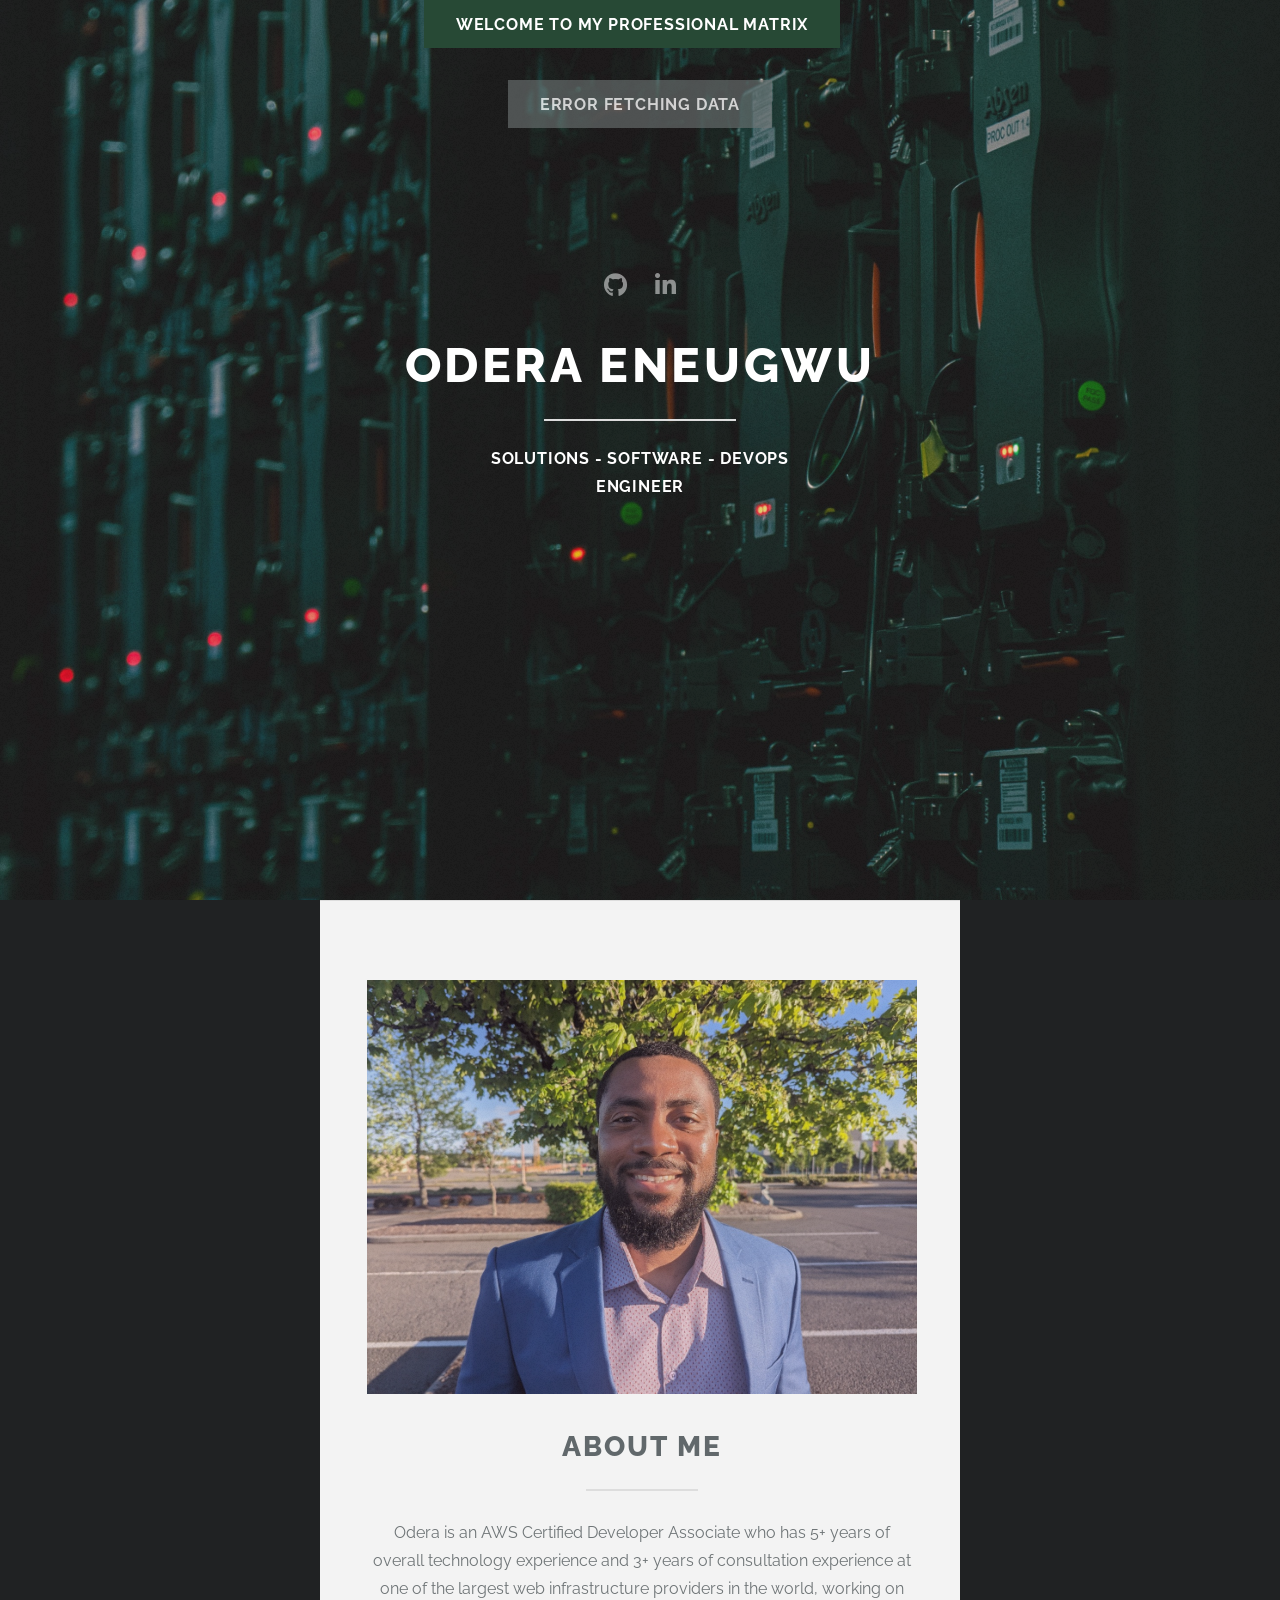
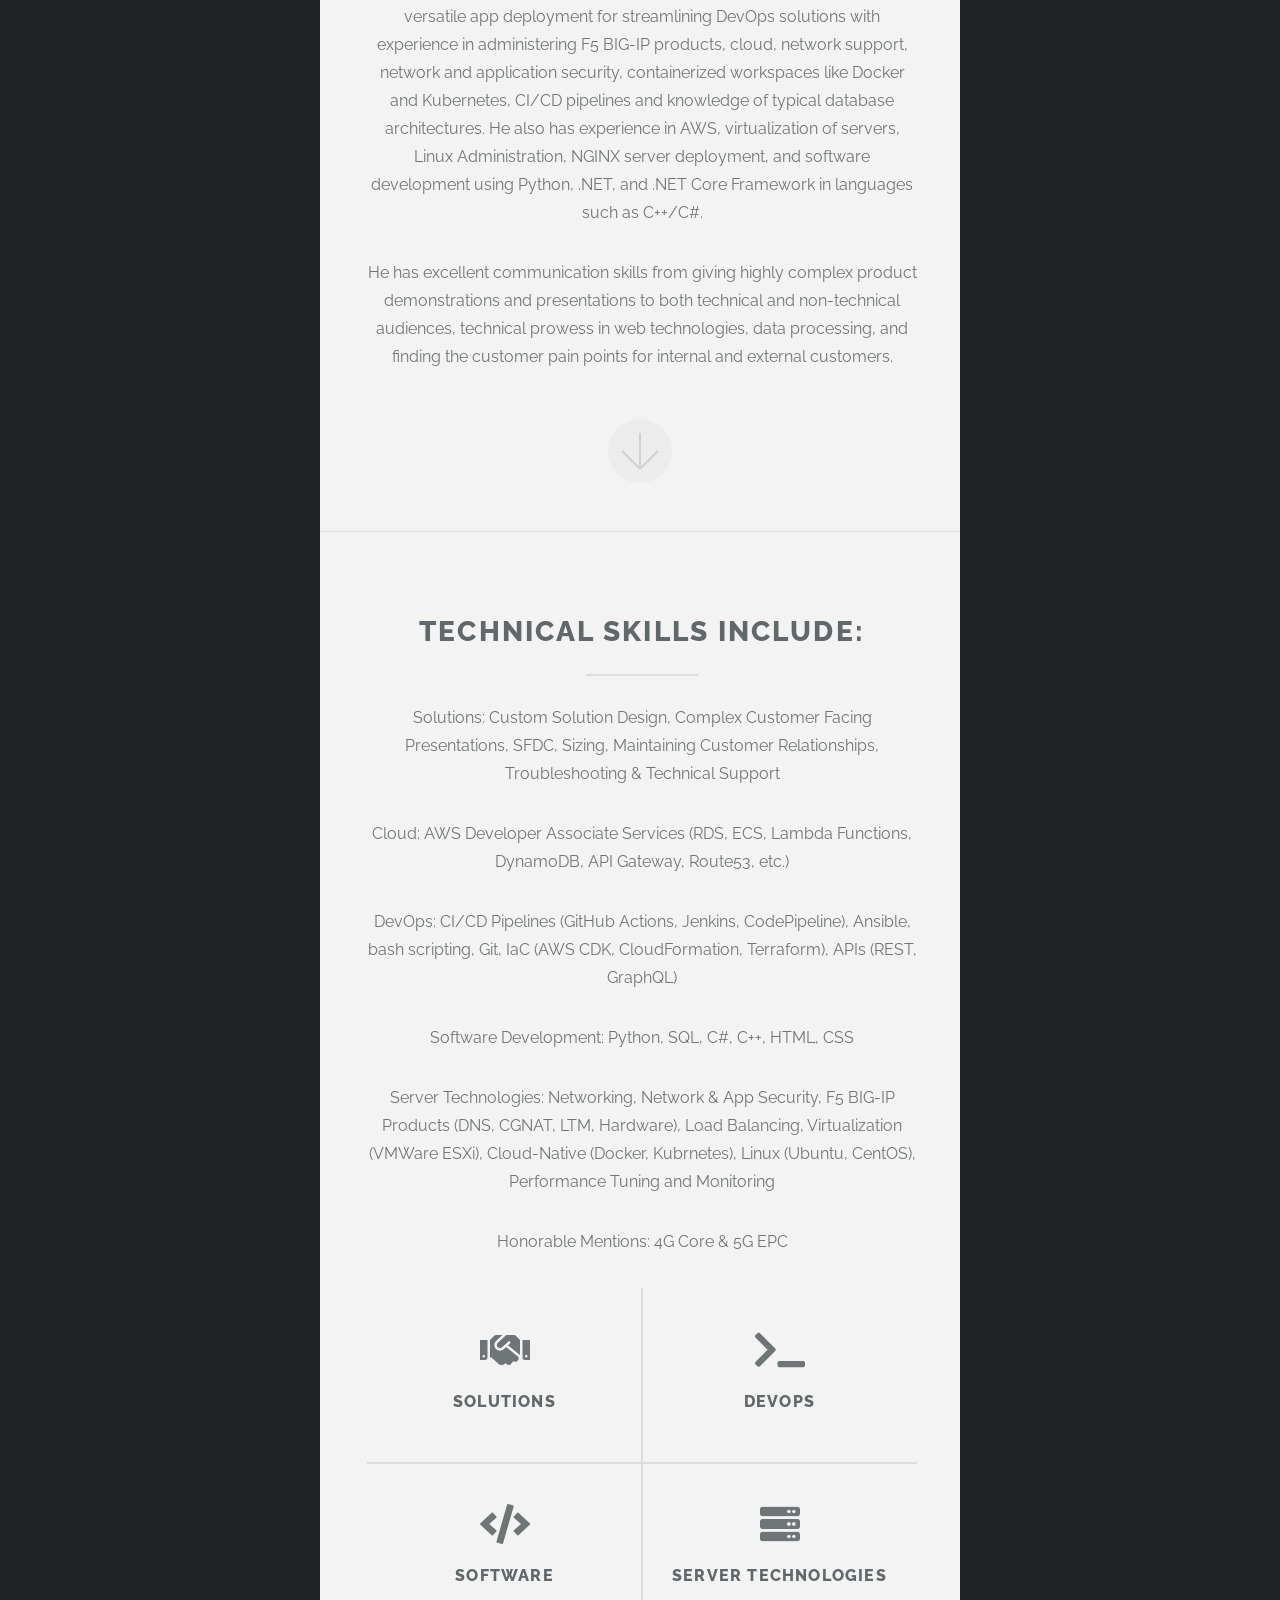
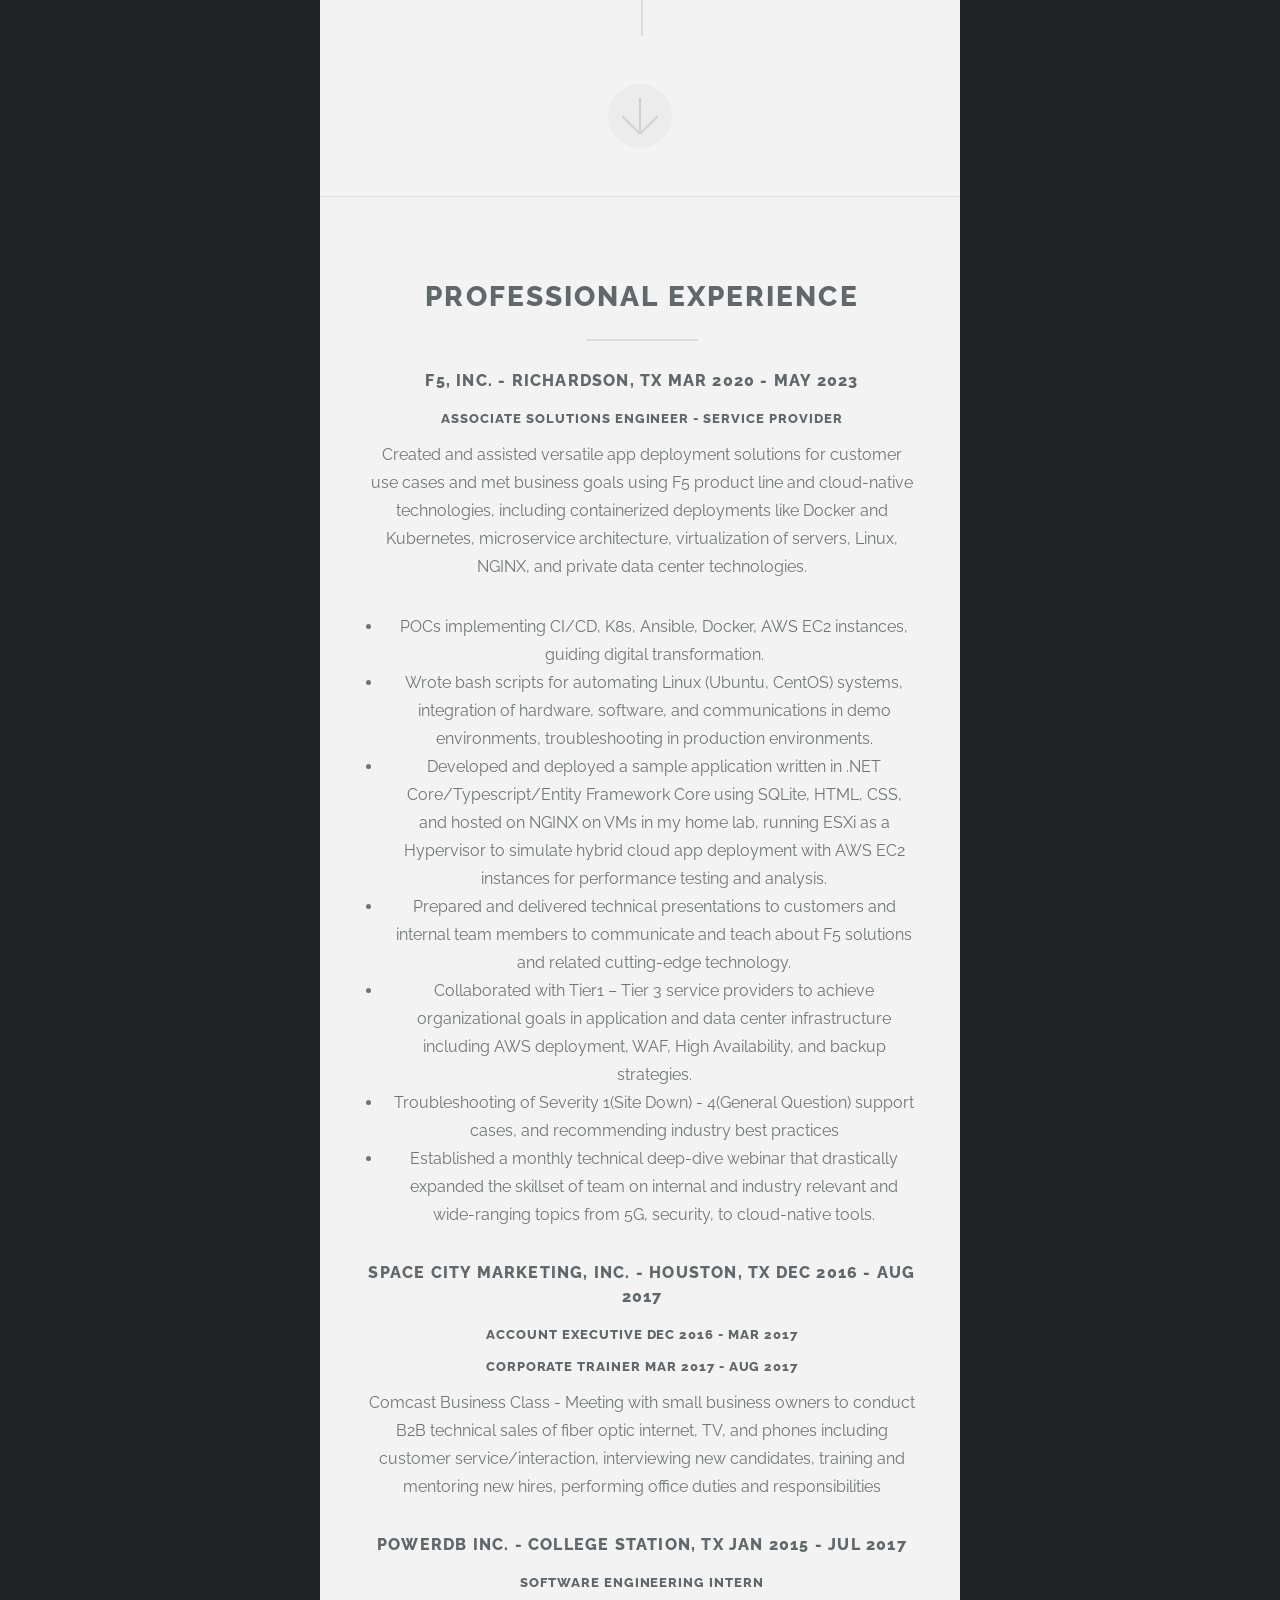
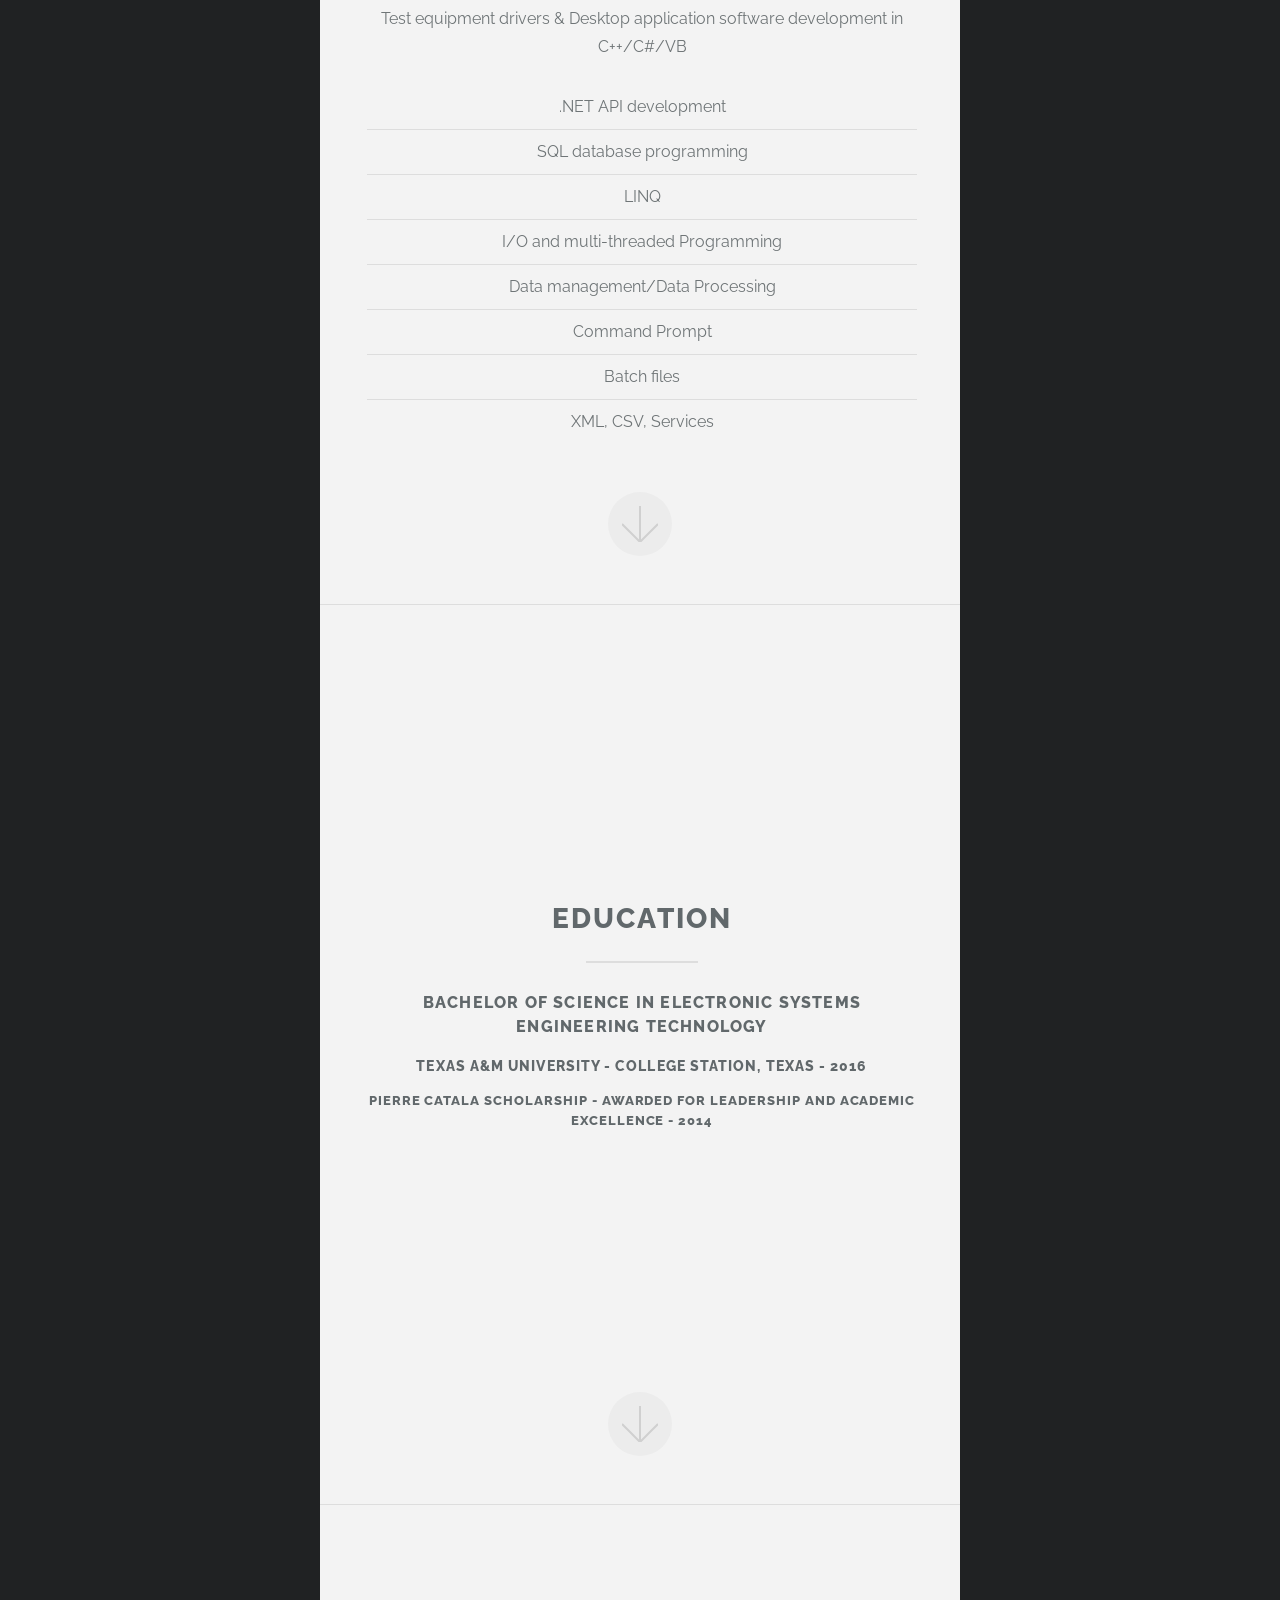
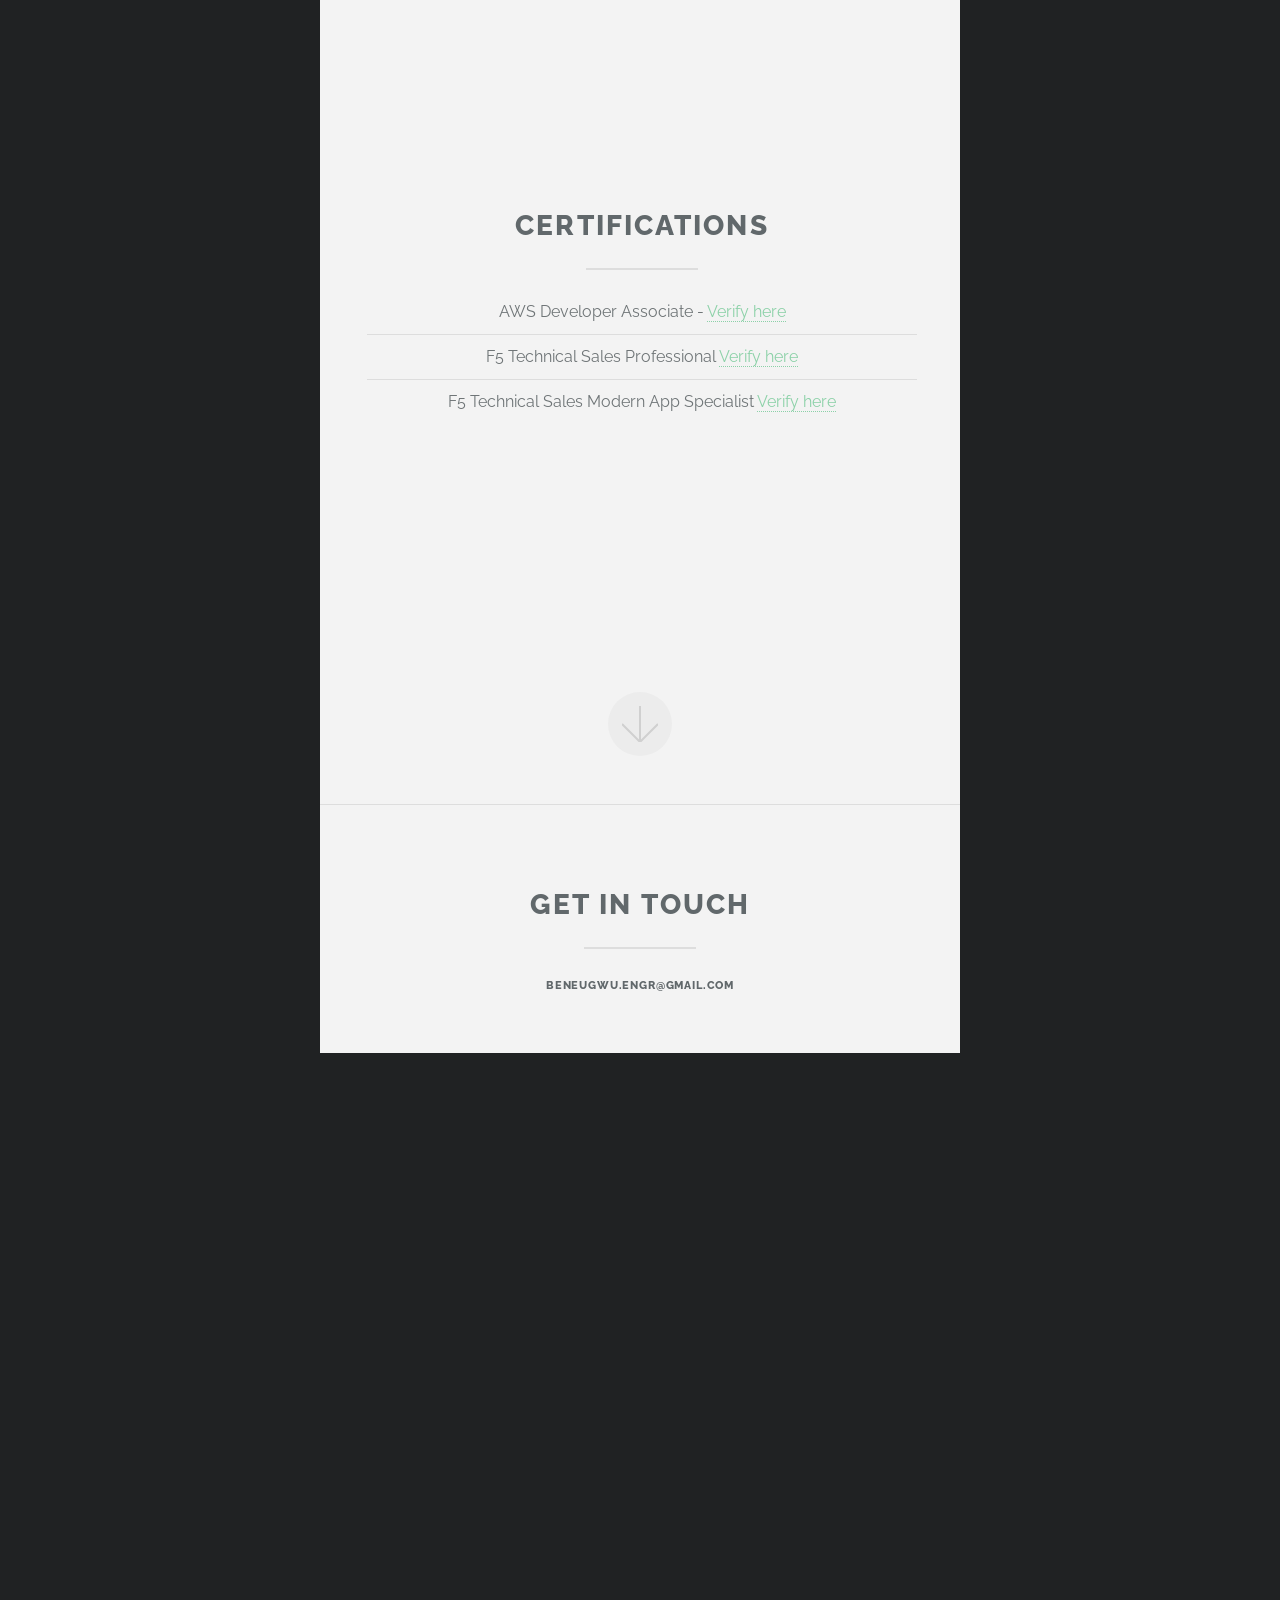
==== index.html @ 854f2fd0 "added AWS CDK to IaC skills" ====
<!DOCTYPE HTML>
<!--
Author: Odera Eneugwu
Sources: HTML5UP, Adobe, Unsplash
-->
<html>
	<head>
		<title>OE - The Future is in Computing</title>
		<meta charset="utf-8" />
		<meta name="viewport" content="width=device-width, initial-scale=1, user-scalable=no" />
		<link rel="stylesheet" href="assets/css/main.css" />
		<link rel="icon" type="image/x-icon" href="./images/logo.svg" />
	</head>
	<body class="is-preload">

		<!-- Header -->
			<section id="header">
				<header class="major">
					<ul class="icons">
						<li><a href="https://github.com/baex3" class="icon brands fa-github"><span class="label">Github</span></a></li>
						<li><a href="https://www.linkedin.com/in/oeneugwu/" class="icon brands fa-linkedin-in"><span class="label">Linked-In</span></a></li>						
					</ul>
					<h1>Odera Eneugwu</h1>
					<p>Solutions - Software - DevOps<br>Engineer</br></p>
				</header>
				<section>
					<div class="content">
						<ul class="actions special">
							<li><a href="#one" class="button primary scrolly">Welcome to my Professional Matrix</a></li>
							<li></li>

							</div>
						</ul>
					</div>
					<div class="button disabled" id="apiData"></div>
					<script src="./assets/js/visitorApi.js"></script>
				</section>

			</section>


		<!-- One -->
			<section id="one" class="main special">
				<div class="container">
					<span class="image fit primary"><img src="images/aboutme.jpg" alt="" /></span>
					<div class="content">
						<header class="major">
							<span class="image fit"><img src="./images/me.jpg" alt="My professional photo"></span>
							<h2>About Me</h2>
						</header>
						<p>Odera is an AWS Certified Developer Associate who has 5+ years of overall technology experience and 3+ years of consultation experience at one of the largest web infrastructure providers in the world, working on versatile app deployment for streamlining DevOps solutions with experience in administering F5 BIG-IP products, cloud, network support, network and application security, containerized workspaces like Docker and Kubernetes, CI/CD pipelines and knowledge of typical database architectures. He also has experience in AWS, virtualization of servers, Linux Administration, NGINX server deployment, and software development using Python, .NET, and .NET Core Framework in languages such as C++/C#.</p>
						<p>He has excellent communication skills from giving highly complex product demonstrations and presentations to both technical and non-technical audiences, technical prowess in web technologies, data processing, and finding the customer pain points for internal and external customers.</p>
					</div>
					<a href="#two" class="goto-next scrolly">Next</a>
				</div>
			</section>

		<!-- Two -->
			<section id="two" class="main special">
				<div class="container">
					<span class="image fit primary"><img src="images/servers.jpg" alt="" /></span>
					<div class="content">
						<header class="major">
							<h2>Technical Skills include:</h2>
	
						</header>
						<p>Solutions: Custom Solution Design, Complex Customer Facing Presentations, SFDC, Sizing, Maintaining Customer Relationships, Troubleshooting & Technical Support</p>
						<p>Cloud: AWS Developer Associate Services (RDS, ECS, Lambda Functions, DynamoDB, API Gateway, Route53, etc.)</p>
						<p>DevOps: CI/CD Pipelines (GitHub Actions, Jenkins, CodePipeline), Ansible, bash scripting, Git, IaC (AWS CDK, CloudFormation, Terraform), APIs (REST, GraphQL)</p>
						<p>Software Development: Python, SQL, C#, C++, HTML, CSS</p>
						<p>Server Technologies: Networking, Network & App Security, F5 BIG-IP Products (DNS, CGNAT, LTM, Hardware), Load Balancing, Virtualization (VMWare ESXi), Cloud-Native (Docker, Kubrnetes), Linux (Ubuntu, CentOS), Performance Tuning and Monitoring</p>
						<p>Honorable Mentions: 4G Core & 5G EPC</p>
						<ul class="icons-grid">
							<li>
								<span class="icon solid major fa-handshake"></span>
								<h3>Solutions</h3>
							</li>
							<li>
								<span class="icon solid major fa-terminal"></span>
								<h3>DevOps</h3>
							</li>
							<li>
								<span class="icon solid major fa-code"></span>
								<h3>Software</h3>
							</li>
							<li>
								<span class="icon solid major fa-server"></span>
								<h3>Server Technologies</h3>
							</li>
						</ul>
					</div>
					<a href="#three" class="goto-next scrolly">Next</a>
				</div>
			</section>

		<!-- Three -->
			<section id="three" class="main special">
				<div class="container">
					<span class="image fit primary"><img src="images/prof2.jpg" alt="" /></span>
					<div class="content">
						<header class="major">
							<h2>Professional Experience</h2>
						</header>
						<h3>F5, Inc. - Richardson, TX 						Mar 2020 - May 2023</h3>
						<h5>Associate Solutions Engineer - Service Provider</h5>
						<p>Created and assisted versatile app deployment solutions for customer use cases and met business goals using F5 product line and cloud-native technologies, including containerized deployments like Docker and Kubernetes, microservice architecture, virtualization of servers, Linux, NGINX, and private data center technologies.</p>
						<ul>
							<li>POCs implementing CI/CD, K8s, Ansible, Docker, AWS EC2 instances, guiding digital transformation.</li>
							<li>Wrote bash scripts for automating Linux (Ubuntu, CentOS) systems, integration of hardware, software, and communications in demo environments, troubleshooting in production environments.</li>
							<li>Developed and deployed a sample application written in .NET Core/Typescript/Entity Framework Core using SQLite, HTML, CSS, and hosted on NGINX on VMs in my home lab, running ESXi as a Hypervisor to simulate hybrid cloud app deployment with AWS EC2 instances for performance testing and analysis.</li>
							<li>Prepared and delivered technical presentations to customers and internal team members to communicate and teach about F5 solutions and related cutting-edge technology.</li>
							<li>Collaborated with Tier1 – Tier 3 service providers to achieve organizational goals in application and data center infrastructure including AWS deployment, WAF, High Availability, and backup strategies.</li>
							<li>Troubleshooting of Severity 1(Site Down) - 4(General Question) support cases, and recommending industry best practices</li>
							<li>Established a monthly technical deep-dive webinar that drastically expanded the skillset of team on internal and industry relevant and wide-ranging topics from 5G, security, to cloud-native tools.</li>
						</ul>
						<h3>Space City Marketing, Inc. - Houston, TX 						Dec 2016 - Aug 2017</h3>
						<h5>Account Executive Dec 2016 - Mar 2017</h5>
						<h5>Corporate Trainer Mar 2017 - Aug 2017</h5>
						<p>Comcast Business Class - Meeting with small business owners to conduct B2B technical sales of fiber optic internet, TV, and phones including customer service/interaction, interviewing new candidates, training and mentoring new hires, performing office duties and responsibilities</p>
						<h3>PowerDB Inc. - College Station, TX 						Jan 2015 - Jul 2017</h3>
						<h5>Software Engineering Intern</h5>
						<p>Test equipment drivers & Desktop application software development in C++/C#/VB</p>
						<ul class="alt">
							<li>.NET API development</li>
							<li>SQL database programming</li>
							<li>LINQ</li>
							<li>I/O and multi-threaded Programming</li>
							<li>Data management/Data Processing</li>
							<li>Command Prompt</li>
							<li>Batch files</li>
							<li>XML, CSV, Services</li>
						</ul>
					</div>
					<a href="#four" class="goto-next scrolly">Next</a>
				</div>
			</section>

		<!-- Four -->
		<section id="four" class="main special">
			<div class="container">
				<span class="image fit primary"><img src="images/tamu.jpg" alt="" /></span>
				<div class="content">
					<header class="major">
						<h2>Education</h2>
					</header>
					<h3>Bachelor of Science in Electronic Systems Engineering Technology</h3>
					<h4>Texas A&M University - College Station, Texas - 2016</h4>
					<h5>Pierre Catala Scholarship - awarded for leadership and academic excellence - 2014</h5>
					<p></p>
				</div>
				<a href="#five" class="goto-next scrolly">Next</a>
			</div>
		</section>

		<!-- Five -->
		<section id="three" class="main special">
			<div class="container">
				<span class="image fit primary"><img src="images/logo.svg" alt="" /></span>
				<div class="content">
					<header class="major">
						<h2>Certifications</h2>
					</header>
					<ul class="alt">
						<li>AWS Developer Associate - <a href="https://www.credly.com/badges/5fbac16a-8eaf-48ed-bfb8-dfd08c868d4c">Verify here</a></li>
						<li>F5 Technical Sales Professional <a href="https://www.credly.com/earner/earned/badge/d1f7ee7b-9961-4f36-80f6-d2cd49a3877d">Verify here</a></li>
						<li>F5 Technical Sales Modern App Specialist <a href="https://www.credly.com/earner/earned/badge/a506603d-0788-4c95-b8ad-c7d3a30f312b">Verify here</a></li>	
					</ul>
					
				</div>
				<a href="#footer" class="goto-next scrolly">Next</a>
			</div>
		</section>

		<!-- Footer -->
			<section id="footer">
				<div class="container">
					<header class="major">
						<h2>Get in touch</h2>
					</header>
					<h6>beneugwu.engr@gmail.com</h6>
					<!-- <form method="post" action="#">
						<div class="row gtr-uniform">
							
							<div class="col-6 col-12-xsmall"><input type="text" name="name" id="name" placeholder="Name" /></div>
							<div class="col-6 col-12-xsmall"><input type="email" name="email" id="email" placeholder="Email" />
							
							</div> 
							<div class="col-12"><textarea name="message" id="message" placeholder="Message" rows="4"></textarea></div> 
							<div class="col-12">
								<ul class="actions special">
									<li><input type="submit" value="Send Message" class="primary" /></li>
								</ul>
							</div> 
						</div>
					</form> -->
				</div>
			</section>

		<!-- Scripts -->
			<script src="assets/js/jquery.min.js"></script>
			<script src="assets/js/jquery.scrollex.min.js"></script>
			<script src="assets/js/jquery.scrolly.min.js"></script>
			<script src="assets/js/browser.min.js"></script>
			<script src="assets/js/breakpoints.min.js"></script>
			<script src="assets/js/util.js"></script>
			<script src="assets/js/main.js"></script>

	</body>
</html>
---- assets/css/main.css ----
@import url("fontawesome-all.min.css");
@import url("https://fonts.googleapis.com/css?family=Raleway:400,400italic,700,800");

/*
	Highlights by HTML5 UP
	html5up.net | @ajlkn
	Free for personal and commercial use under the CCA 3.0 license (html5up.net/license)
*/

html, body, div, span, applet, object,
iframe, h1, h2, h3, h4, h5, h6, p, blockquote,
pre, a, abbr, acronym, address, big, cite,
code, del, dfn, em, img, ins, kbd, q, s, samp,
small, strike, strong, sub, sup, tt, var, b,
u, i, center, dl, dt, dd, ol, ul, li, fieldset,
form, label, legend, table, caption, tbody,
tfoot, thead, tr, th, td, article, aside,
canvas, details, embed, figure, figcaption,
footer, header, hgroup, menu, nav, output, ruby,
section, summary, time, mark, audio, video {
	margin: 0;
	padding: 0;
	border: 0;
	font-size: 100%;
	font: inherit;
	vertical-align: baseline;}

article, aside, details, figcaption, figure,
footer, header, hgroup, menu, nav, section {
	display: block;}

body {
	line-height: 1;
}

ol, ul {
	list-style: none;
}

blockquote, q {
	quotes: none;
}

	blockquote:before, blockquote:after, q:before, q:after {
		content: '';
		content: none;
	}

table {
	border-collapse: collapse;
	border-spacing: 0;
}

body {
	-webkit-text-size-adjust: none;
}

mark {
	background-color: transparent;
	color: inherit;
}

input::-moz-focus-inner {
	border: 0;
	padding: 0;
}

input, select, textarea {
	-moz-appearance: none;
	-webkit-appearance: none;
	-ms-appearance: none;
	appearance: none;
}

/* Basic */

	html {
		box-sizing: border-box;
	}

	*, *:before, *:after {
		box-sizing: inherit;
	}

	html {
		background-color: #202223;
		background-attachment: fixed,						fixed;
		background-image: url("images/overlay.png"), url("../../images/servers2.jpg");
		background-position: top left,					center center;
		background-repeat: repeat,						none;
		background-size: auto,						cover;
	}

	html.is-preload *, html.is-preload *:before, html.is-preload *:after {
		-moz-animation: none !important;
		-webkit-animation: none !important;
		-ms-animation: none !important;
		animation: none !important;
		-moz-transition: none !important;
		-webkit-transition: none !important;
		-ms-transition: none !important;
		transition: none !important;
	}

	html.is-touch {
		height: 100vh;
		overflow: hidden;
	}

		html.is-touch #wrapper {
			-webkit-backface-visibility: hidden;
			-webkit-overflow-scrolling: touch;
			-webkit-transform: translate3d(0, 0, 0);
			height: 100vh;
			overflow: auto;
		}

	body, input, select, textarea {
		color: #6f7577;
		font-family: "Raleway", "Helvetica", sans-serif;
		font-size: 15pt;
		font-weight: 400;
		line-height: 1.75em;
	}

	a {
		-moz-transition: color 0.2s ease-in-out, border-bottom-color 0.2s ease-in-out;
		-webkit-transition: color 0.2s ease-in-out, border-bottom-color 0.2s ease-in-out;
		-ms-transition: color 0.2s ease-in-out, border-bottom-color 0.2s ease-in-out;
		transition: color 0.2s ease-in-out, border-bottom-color 0.2s ease-in-out;
		border-bottom: dotted 1px;
		color: #8cd1a8;
		text-decoration: none;
	}

		a:hover {
			border-bottom-color: transparent !important;
			color: #8cd1a8 !important;
			text-decoration: none;
		}

	strong, b {
		color: #61686b;
		font-weight: 700;
	}

	em, i {
		font-style: italic;
	}

	p {
		margin: 0 0 2em 0;
	}

	h1, h2, h3, h4, h5, h6 {
		color: #61686b;
		font-weight: 800;
		letter-spacing: 0.075em;
		line-height: 1em;
		margin: 0 0 1em 0;
		text-transform: uppercase;
	}

		h1 a, h2 a, h3 a, h4 a, h5 a, h6 a {
			color: inherit;
			text-decoration: none;
		}

	h2 {
		font-size: 1.75em;
		line-height: 1.5em;
	}

	h3 {
		font-size: 1em;
		line-height: 1.5em;
	}

	h4 {
		font-size: 0.9em;
		line-height: 1.5em;
	}

	h5 {
		font-size: 0.8em;
		line-height: 1.5em;
	}

	h6 {
		font-size: 0.7em;
		line-height: 1.5em;
	}

	sub {
		font-size: 0.8em;
		position: relative;
		top: 0.5em;
	}

	sup {
		font-size: 0.8em;
		position: relative;
		top: -0.5em;
	}

	hr {
		border: 0;
		border-bottom: solid 1px #dddddd;
		margin: 2em 0;
	}

		hr.major {
			margin: 3em 0;
		}

	blockquote {
		border-left: solid 6px #dddddd;
		font-style: italic;
		margin: 0 0 2em 0;
		padding: 0.5em 0 0.5em 1.5em;
	}

	code {
		background: rgba(144, 144, 144, 0.075);
		font-family: "Courier New", monospace;
		font-size: 0.9em;
		margin: 0 0.25em;
		padding: 0.25em 0.65em;
	}

	pre {
		-webkit-overflow-scrolling: touch;
		font-family: "Courier New", monospace;
		font-size: 0.9em;
		margin: 0 0 2em 0;
	}

		pre code {
			display: block;
			line-height: 1.75em;
			padding: 1em 1.5em;
			overflow-x: auto;
		}

	.align-left {
		text-align: left;
	}

	.align-center {
		text-align: center;
	}

	.align-right {
		text-align: right;
	}

/* Container */

	.container {
		margin: 0 auto;
		max-width: calc(100% - 4em);
		width: 40em;
	}

		.container.xsmall {
			width: 8.75em;
		}

		.container.small {
			width: 17.5em;
		}

		.container.medium {
			width: 26.25em;
		}

		.container.large {
			width: 43.75em;
		}

		.container.xlarge {
			width: 52.5em;
		}

		.container.max {
			width: 100%;
		}

		@media screen and (max-width: 980px) {

			.container {
				width: 80% !important;
				max-width: 100% !important;
			}

		}

		@media screen and (max-width: 480px) {

			.container {
				width: 100% !important;
			}

		}

/* Row */

	.row {
		display: flex;
		flex-wrap: wrap;
		box-sizing: border-box;
		align-items: stretch;
	}

		.row > * {
			box-sizing: border-box;
		}

		.row.gtr-uniform > * > :last-child {
			margin-bottom: 0;
		}

		.row.aln-left {
			justify-content: flex-start;
		}

		.row.aln-center {
			justify-content: center;
		}

		.row.aln-right {
			justify-content: flex-end;
		}

		.row.aln-top {
			align-items: flex-start;
		}

		.row.aln-middle {
			align-items: center;
		}

		.row.aln-bottom {
			align-items: flex-end;
		}

		.row > .imp {
			order: -1;
		}

		.row > .col-1 {
			width: 8.33333%;
		}

		.row > .off-1 {
			margin-left: 8.33333%;
		}

		.row > .col-2 {
			width: 16.66667%;
		}

		.row > .off-2 {
			margin-left: 16.66667%;
		}

		.row > .col-3 {
			width: 25%;
		}

		.row > .off-3 {
			margin-left: 25%;
		}

		.row > .col-4 {
			width: 33.33333%;
		}

		.row > .off-4 {
			margin-left: 33.33333%;
		}

		.row > .col-5 {
			width: 41.66667%;
		}

		.row > .off-5 {
			margin-left: 41.66667%;
		}

		.row > .col-6 {
			width: 50%;
		}

		.row > .off-6 {
			margin-left: 50%;
		}

		.row > .col-7 {
			width: 58.33333%;
		}

		.row > .off-7 {
			margin-left: 58.33333%;
		}

		.row > .col-8 {
			width: 66.66667%;
		}

		.row > .off-8 {
			margin-left: 66.66667%;
		}

		.row > .col-9 {
			width: 75%;
		}

		.row > .off-9 {
			margin-left: 75%;
		}

		.row > .col-10 {
			width: 83.33333%;
		}

		.row > .off-10 {
			margin-left: 83.33333%;
		}

		.row > .col-11 {
			width: 91.66667%;
		}

		.row > .off-11 {
			margin-left: 91.66667%;
		}

		.row > .col-12 {
			width: 100%;
		}

		.row > .off-12 {
			margin-left: 100%;
		}

		.row.gtr-0 {
			margin-top: 0;
			margin-left: 0em;
		}

			.row.gtr-0 > * {
				padding: 0 0 0 0em;
			}

			.row.gtr-0.gtr-uniform {
				margin-top: 0em;
			}

				.row.gtr-0.gtr-uniform > * {
					padding-top: 0em;
				}

		.row.gtr-25 {
			margin-top: 0;
			margin-left: -0.375em;
		}

			.row.gtr-25 > * {
				padding: 0 0 0 0.375em;
			}

			.row.gtr-25.gtr-uniform {
				margin-top: -0.375em;
			}

				.row.gtr-25.gtr-uniform > * {
					padding-top: 0.375em;
				}

		.row.gtr-50 {
			margin-top: 0;
			margin-left: -0.75em;
		}

			.row.gtr-50 > * {
				padding: 0 0 0 0.75em;
			}

			.row.gtr-50.gtr-uniform {
				margin-top: -0.75em;
			}

				.row.gtr-50.gtr-uniform > * {
					padding-top: 0.75em;
				}

		.row {
			margin-top: 0;
			margin-left: -1.5em;
		}

			.row > * {
				padding: 0 0 0 1.5em;
			}

			.row.gtr-uniform {
				margin-top: -1.5em;
			}

				.row.gtr-uniform > * {
					padding-top: 1.5em;
				}

		.row.gtr-150 {
			margin-top: 0;
			margin-left: -2.25em;
		}

			.row.gtr-150 > * {
				padding: 0 0 0 2.25em;
			}

			.row.gtr-150.gtr-uniform {
				margin-top: -2.25em;
			}

				.row.gtr-150.gtr-uniform > * {
					padding-top: 2.25em;
				}

		.row.gtr-200 {
			margin-top: 0;
			margin-left: -3em;
		}

			.row.gtr-200 > * {
				padding: 0 0 0 3em;
			}

			.row.gtr-200.gtr-uniform {
				margin-top: -3em;
			}

				.row.gtr-200.gtr-uniform > * {
					padding-top: 3em;
				}

		@media screen and (max-width: 1680px) {

			.row {
				display: flex;
				flex-wrap: wrap;
				box-sizing: border-box;
				align-items: stretch;
			}

				.row > * {
					box-sizing: border-box;
				}

				.row.gtr-uniform > * > :last-child {
					margin-bottom: 0;
				}

				.row.aln-left {
					justify-content: flex-start;
				}

				.row.aln-center {
					justify-content: center;
				}

				.row.aln-right {
					justify-content: flex-end;
				}

				.row.aln-top {
					align-items: flex-start;
				}

				.row.aln-middle {
					align-items: center;
				}

				.row.aln-bottom {
					align-items: flex-end;
				}

				.row > .imp-large {
					order: -1;
				}

				.row > .col-1-large {
					width: 8.33333%;
				}

				.row > .off-1-large {
					margin-left: 8.33333%;
				}

				.row > .col-2-large {
					width: 16.66667%;
				}

				.row > .off-2-large {
					margin-left: 16.66667%;
				}

				.row > .col-3-large {
					width: 25%;
				}

				.row > .off-3-large {
					margin-left: 25%;
				}

				.row > .col-4-large {
					width: 33.33333%;
				}

				.row > .off-4-large {
					margin-left: 33.33333%;
				}

				.row > .col-5-large {
					width: 41.66667%;
				}

				.row > .off-5-large {
					margin-left: 41.66667%;
				}

				.row > .col-6-large {
					width: 50%;
				}

				.row > .off-6-large {
					margin-left: 50%;
				}

				.row > .col-7-large {
					width: 58.33333%;
				}

				.row > .off-7-large {
					margin-left: 58.33333%;
				}

				.row > .col-8-large {
					width: 66.66667%;
				}

				.row > .off-8-large {
					margin-left: 66.66667%;
				}

				.row > .col-9-large {
					width: 75%;
				}

				.row > .off-9-large {
					margin-left: 75%;
				}

				.row > .col-10-large {
					width: 83.33333%;
				}

				.row > .off-10-large {
					margin-left: 83.33333%;
				}

				.row > .col-11-large {
					width: 91.66667%;
				}

				.row > .off-11-large {
					margin-left: 91.66667%;
				}

				.row > .col-12-large {
					width: 100%;
				}

				.row > .off-12-large {
					margin-left: 100%;
				}

				.row.gtr-0 {
					margin-top: 0;
					margin-left: 0em;
				}

					.row.gtr-0 > * {
						padding: 0 0 0 0em;
					}

					.row.gtr-0.gtr-uniform {
						margin-top: 0em;
					}

						.row.gtr-0.gtr-uniform > * {
							padding-top: 0em;
						}

				.row.gtr-25 {
					margin-top: 0;
					margin-left: -0.375em;
				}

					.row.gtr-25 > * {
						padding: 0 0 0 0.375em;
					}

					.row.gtr-25.gtr-uniform {
						margin-top: -0.375em;
					}

						.row.gtr-25.gtr-uniform > * {
							padding-top: 0.375em;
						}

				.row.gtr-50 {
					margin-top: 0;
					margin-left: -0.75em;
				}

					.row.gtr-50 > * {
						padding: 0 0 0 0.75em;
					}

					.row.gtr-50.gtr-uniform {
						margin-top: -0.75em;
					}

						.row.gtr-50.gtr-uniform > * {
							padding-top: 0.75em;
						}

				.row {
					margin-top: 0;
					margin-left: -1.5em;
				}

					.row > * {
						padding: 0 0 0 1.5em;
					}

					.row.gtr-uniform {
						margin-top: -1.5em;
					}

						.row.gtr-uniform > * {
							padding-top: 1.5em;
						}

				.row.gtr-150 {
					margin-top: 0;
					margin-left: -2.25em;
				}

					.row.gtr-150 > * {
						padding: 0 0 0 2.25em;
					}

					.row.gtr-150.gtr-uniform {
						margin-top: -2.25em;
					}

						.row.gtr-150.gtr-uniform > * {
							padding-top: 2.25em;
						}

				.row.gtr-200 {
					margin-top: 0;
					margin-left: -3em;
				}

					.row.gtr-200 > * {
						padding: 0 0 0 3em;
					}

					.row.gtr-200.gtr-uniform {
						margin-top: -3em;
					}

						.row.gtr-200.gtr-uniform > * {
							padding-top: 3em;
						}

		}

		@media screen and (max-width: 980px) {

			.row {
				display: flex;
				flex-wrap: wrap;
				box-sizing: border-box;
				align-items: stretch;
			}

				.row > * {
					box-sizing: border-box;
				}

				.row.gtr-uniform > * > :last-child {
					margin-bottom: 0;
				}

				.row.aln-left {
					justify-content: flex-start;
				}

				.row.aln-center {
					justify-content: center;
				}

				.row.aln-right {
					justify-content: flex-end;
				}

				.row.aln-top {
					align-items: flex-start;
				}

				.row.aln-middle {
					align-items: center;
				}

				.row.aln-bottom {
					align-items: flex-end;
				}

				.row > .imp-medium {
					order: -1;
				}

				.row > .col-1-medium {
					width: 8.33333%;
				}

				.row > .off-1-medium {
					margin-left: 8.33333%;
				}

				.row > .col-2-medium {
					width: 16.66667%;
				}

				.row > .off-2-medium {
					margin-left: 16.66667%;
				}

				.row > .col-3-medium {
					width: 25%;
				}

				.row > .off-3-medium {
					margin-left: 25%;
				}

				.row > .col-4-medium {
					width: 33.33333%;
				}

				.row > .off-4-medium {
					margin-left: 33.33333%;
				}

				.row > .col-5-medium {
					width: 41.66667%;
				}

				.row > .off-5-medium {
					margin-left: 41.66667%;
				}

				.row > .col-6-medium {
					width: 50%;
				}

				.row > .off-6-medium {
					margin-left: 50%;
				}

				.row > .col-7-medium {
					width: 58.33333%;
				}

				.row > .off-7-medium {
					margin-left: 58.33333%;
				}

				.row > .col-8-medium {
					width: 66.66667%;
				}

				.row > .off-8-medium {
					margin-left: 66.66667%;
				}

				.row > .col-9-medium {
					width: 75%;
				}

				.row > .off-9-medium {
					margin-left: 75%;
				}

				.row > .col-10-medium {
					width: 83.33333%;
				}

				.row > .off-10-medium {
					margin-left: 83.33333%;
				}

				.row > .col-11-medium {
					width: 91.66667%;
				}

				.row > .off-11-medium {
					margin-left: 91.66667%;
				}

				.row > .col-12-medium {
					width: 100%;
				}

				.row > .off-12-medium {
					margin-left: 100%;
				}

				.row.gtr-0 {
					margin-top: 0;
					margin-left: 0em;
				}

					.row.gtr-0 > * {
						padding: 0 0 0 0em;
					}

					.row.gtr-0.gtr-uniform {
						margin-top: 0em;
					}

						.row.gtr-0.gtr-uniform > * {
							padding-top: 0em;
						}

				.row.gtr-25 {
					margin-top: 0;
					margin-left: -0.375em;
				}

					.row.gtr-25 > * {
						padding: 0 0 0 0.375em;
					}

					.row.gtr-25.gtr-uniform {
						margin-top: -0.375em;
					}

						.row.gtr-25.gtr-uniform > * {
							padding-top: 0.375em;
						}

				.row.gtr-50 {
					margin-top: 0;
					margin-left: -0.75em;
				}

					.row.gtr-50 > * {
						padding: 0 0 0 0.75em;
					}

					.row.gtr-50.gtr-uniform {
						margin-top: -0.75em;
					}

						.row.gtr-50.gtr-uniform > * {
							padding-top: 0.75em;
						}

				.row {
					margin-top: 0;
					margin-left: -1.5em;
				}

					.row > * {
						padding: 0 0 0 1.5em;
					}

					.row.gtr-uniform {
						margin-top: -1.5em;
					}

						.row.gtr-uniform > * {
							padding-top: 1.5em;
						}

				.row.gtr-150 {
					margin-top: 0;
					margin-left: -2.25em;
				}

					.row.gtr-150 > * {
						padding: 0 0 0 2.25em;
					}

					.row.gtr-150.gtr-uniform {
						margin-top: -2.25em;
					}

						.row.gtr-150.gtr-uniform > * {
							padding-top: 2.25em;
						}

				.row.gtr-200 {
					margin-top: 0;
					margin-left: -3em;
				}

					.row.gtr-200 > * {
						padding: 0 0 0 3em;
					}

					.row.gtr-200.gtr-uniform {
						margin-top: -3em;
					}

						.row.gtr-200.gtr-uniform > * {
							padding-top: 3em;
						}

		}

		@media screen and (max-width: 736px) {

			.row {
				display: flex;
				flex-wrap: wrap;
				box-sizing: border-box;
				align-items: stretch;
			}

				.row > * {
					box-sizing: border-box;
				}

				.row.gtr-uniform > * > :last-child {
					margin-bottom: 0;
				}

				.row.aln-left {
					justify-content: flex-start;
				}

				.row.aln-center {
					justify-content: center;
				}

				.row.aln-right {
					justify-content: flex-end;
				}

				.row.aln-top {
					align-items: flex-start;
				}

				.row.aln-middle {
					align-items: center;
				}

				.row.aln-bottom {
					align-items: flex-end;
				}

				.row > .imp-small {
					order: -1;
				}

				.row > .col-1-small {
					width: 8.33333%;
				}

				.row > .off-1-small {
					margin-left: 8.33333%;
				}

				.row > .col-2-small {
					width: 16.66667%;
				}

				.row > .off-2-small {
					margin-left: 16.66667%;
				}

				.row > .col-3-small {
					width: 25%;
				}

				.row > .off-3-small {
					margin-left: 25%;
				}

				.row > .col-4-small {
					width: 33.33333%;
				}

				.row > .off-4-small {
					margin-left: 33.33333%;
				}

				.row > .col-5-small {
					width: 41.66667%;
				}

				.row > .off-5-small {
					margin-left: 41.66667%;
				}

				.row > .col-6-small {
					width: 50%;
				}

				.row > .off-6-small {
					margin-left: 50%;
				}

				.row > .col-7-small {
					width: 58.33333%;
				}

				.row > .off-7-small {
					margin-left: 58.33333%;
				}

				.row > .col-8-small {
					width: 66.66667%;
				}

				.row > .off-8-small {
					margin-left: 66.66667%;
				}

				.row > .col-9-small {
					width: 75%;
				}

				.row > .off-9-small {
					margin-left: 75%;
				}

				.row > .col-10-small {
					width: 83.33333%;
				}

				.row > .off-10-small {
					margin-left: 83.33333%;
				}

				.row > .col-11-small {
					width: 91.66667%;
				}

				.row > .off-11-small {
					margin-left: 91.66667%;
				}

				.row > .col-12-small {
					width: 100%;
				}

				.row > .off-12-small {
					margin-left: 100%;
				}

				.row.gtr-0 {
					margin-top: 0;
					margin-left: 0em;
				}

					.row.gtr-0 > * {
						padding: 0 0 0 0em;
					}

					.row.gtr-0.gtr-uniform {
						margin-top: 0em;
					}

						.row.gtr-0.gtr-uniform > * {
							padding-top: 0em;
						}

				.row.gtr-25 {
					margin-top: 0;
					margin-left: -0.25em;
				}

					.row.gtr-25 > * {
						padding: 0 0 0 0.25em;
					}

					.row.gtr-25.gtr-uniform {
						margin-top: -0.25em;
					}

						.row.gtr-25.gtr-uniform > * {
							padding-top: 0.25em;
						}

				.row.gtr-50 {
					margin-top: 0;
					margin-left: -0.5em;
				}

					.row.gtr-50 > * {
						padding: 0 0 0 0.5em;
					}

					.row.gtr-50.gtr-uniform {
						margin-top: -0.5em;
					}

						.row.gtr-50.gtr-uniform > * {
							padding-top: 0.5em;
						}

				.row {
					margin-top: 0;
					margin-left: -1em;
				}

					.row > * {
						padding: 0 0 0 1em;
					}

					.row.gtr-uniform {
						margin-top: -1em;
					}

						.row.gtr-uniform > * {
							padding-top: 1em;
						}

				.row.gtr-150 {
					margin-top: 0;
					margin-left: -1.5em;
				}

					.row.gtr-150 > * {
						padding: 0 0 0 1.5em;
					}

					.row.gtr-150.gtr-uniform {
						margin-top: -1.5em;
					}

						.row.gtr-150.gtr-uniform > * {
							padding-top: 1.5em;
						}

				.row.gtr-200 {
					margin-top: 0;
					margin-left: -2em;
				}

					.row.gtr-200 > * {
						padding: 0 0 0 2em;
					}

					.row.gtr-200.gtr-uniform {
						margin-top: -2em;
					}

						.row.gtr-200.gtr-uniform > * {
							padding-top: 2em;
						}

		}

		@media screen and (max-width: 480px) {

			.row {
				display: flex;
				flex-wrap: wrap;
				box-sizing: border-box;
				align-items: stretch;
			}

				.row > * {
					box-sizing: border-box;
				}

				.row.gtr-uniform > * > :last-child {
					margin-bottom: 0;
				}

				.row.aln-left {
					justify-content: flex-start;
				}

				.row.aln-center {
					justify-content: center;
				}

				.row.aln-right {
					justify-content: flex-end;
				}

				.row.aln-top {
					align-items: flex-start;
				}

				.row.aln-middle {
					align-items: center;
				}

				.row.aln-bottom {
					align-items: flex-end;
				}

				.row > .imp-xsmall {
					order: -1;
				}

				.row > .col-1-xsmall {
					width: 8.33333%;
				}

				.row > .off-1-xsmall {
					margin-left: 8.33333%;
				}

				.row > .col-2-xsmall {
					width: 16.66667%;
				}

				.row > .off-2-xsmall {
					margin-left: 16.66667%;
				}

				.row > .col-3-xsmall {
					width: 25%;
				}

				.row > .off-3-xsmall {
					margin-left: 25%;
				}

				.row > .col-4-xsmall {
					width: 33.33333%;
				}

				.row > .off-4-xsmall {
					margin-left: 33.33333%;
				}

				.row > .col-5-xsmall {
					width: 41.66667%;
				}

				.row > .off-5-xsmall {
					margin-left: 41.66667%;
				}

				.row > .col-6-xsmall {
					width: 50%;
				}

				.row > .off-6-xsmall {
					margin-left: 50%;
				}

				.row > .col-7-xsmall {
					width: 58.33333%;
				}

				.row > .off-7-xsmall {
					margin-left: 58.33333%;
				}

				.row > .col-8-xsmall {
					width: 66.66667%;
				}

				.row > .off-8-xsmall {
					margin-left: 66.66667%;
				}

				.row > .col-9-xsmall {
					width: 75%;
				}

				.row > .off-9-xsmall {
					margin-left: 75%;
				}

				.row > .col-10-xsmall {
					width: 83.33333%;
				}

				.row > .off-10-xsmall {
					margin-left: 83.33333%;
				}

				.row > .col-11-xsmall {
					width: 91.66667%;
				}

				.row > .off-11-xsmall {
					margin-left: 91.66667%;
				}

				.row > .col-12-xsmall {
					width: 100%;
				}

				.row > .off-12-xsmall {
					margin-left: 100%;
				}

				.row.gtr-0 {
					margin-top: 0;
					margin-left: 0em;
				}

					.row.gtr-0 > * {
						padding: 0 0 0 0em;
					}

					.row.gtr-0.gtr-uniform {
						margin-top: 0em;
					}

						.row.gtr-0.gtr-uniform > * {
							padding-top: 0em;
						}

				.row.gtr-25 {
					margin-top: 0;
					margin-left: -0.25em;
				}

					.row.gtr-25 > * {
						padding: 0 0 0 0.25em;
					}

					.row.gtr-25.gtr-uniform {
						margin-top: -0.25em;
					}

						.row.gtr-25.gtr-uniform > * {
							padding-top: 0.25em;
						}

				.row.gtr-50 {
					margin-top: 0;
					margin-left: -0.5em;
				}

					.row.gtr-50 > * {
						padding: 0 0 0 0.5em;
					}

					.row.gtr-50.gtr-uniform {
						margin-top: -0.5em;
					}

						.row.gtr-50.gtr-uniform > * {
							padding-top: 0.5em;
						}

				.row {
					margin-top: 0;
					margin-left: -1em;
				}

					.row > * {
						padding: 0 0 0 1em;
					}

					.row.gtr-uniform {
						margin-top: -1em;
					}

						.row.gtr-uniform > * {
							padding-top: 1em;
						}

				.row.gtr-150 {
					margin-top: 0;
					margin-left: -1.5em;
				}

					.row.gtr-150 > * {
						padding: 0 0 0 1.5em;
					}

					.row.gtr-150.gtr-uniform {
						margin-top: -1.5em;
					}

						.row.gtr-150.gtr-uniform > * {
							padding-top: 1.5em;
						}

				.row.gtr-200 {
					margin-top: 0;
					margin-left: -2em;
				}

					.row.gtr-200 > * {
						padding: 0 0 0 2em;
					}

					.row.gtr-200.gtr-uniform {
						margin-top: -2em;
					}

						.row.gtr-200.gtr-uniform > * {
							padding-top: 2em;
						}

		}

/* Loader */

	@-moz-keyframes spinner-show {
		0% {
			opacity: 0;
		}

		100% {
			opacity: 1;
		}
	}

	@-webkit-keyframes spinner-show {
		0% {
			opacity: 0;
		}

		100% {
			opacity: 1;
		}
	}

	@-ms-keyframes spinner-show {
		0% {
			opacity: 0;
		}

		100% {
			opacity: 1;
		}
	}

	@keyframes spinner-show {
		0% {
			opacity: 0;
		}

		100% {
			opacity: 1;
		}
	}

	@-moz-keyframes spinner-hide {
		0% {
			color: #464e50;
			z-index: 10001;
			-moz-transform: scale(1) rotate(0deg);
			-webkit-transform: scale(1) rotate(0deg);
			-ms-transform: scale(1) rotate(0deg);
			transform: scale(1) rotate(0deg);
		}

		99% {
			color: #313a3d;
			z-index: 10001;
			-moz-transform: scale(0.5) rotate(360deg);
			-webkit-transform: scale(0.5) rotate(360deg);
			-ms-transform: scale(0.5) rotate(360deg);
			transform: scale(0.5) rotate(360deg);
		}

		100% {
			color: #313a3d;
			z-index: -1;
			-moz-transform: scale(0) rotate(360deg);
			-webkit-transform: scale(0) rotate(360deg);
			-ms-transform: scale(0) rotate(360deg);
			transform: scale(0) rotate(360deg);
		}
	}

	@-webkit-keyframes spinner-hide {
		0% {
			color: #464e50;
			z-index: 10001;
			-moz-transform: scale(1) rotate(0deg);
			-webkit-transform: scale(1) rotate(0deg);
			-ms-transform: scale(1) rotate(0deg);
			transform: scale(1) rotate(0deg);
		}

		99% {
			color: #313a3d;
			z-index: 10001;
			-moz-transform: scale(0.5) rotate(360deg);
			-webkit-transform: scale(0.5) rotate(360deg);
			-ms-transform: scale(0.5) rotate(360deg);
			transform: scale(0.5) rotate(360deg);
		}

		100% {
			color: #313a3d;
			z-index: -1;
			-moz-transform: scale(0) rotate(360deg);
			-webkit-transform: scale(0) rotate(360deg);
			-ms-transform: scale(0) rotate(360deg);
			transform: scale(0) rotate(360deg);
		}
	}

	@-ms-keyframes spinner-hide {
		0% {
			color: #464e50;
			z-index: 10001;
			-moz-transform: scale(1) rotate(0deg);
			-webkit-transform: scale(1) rotate(0deg);
			-ms-transform: scale(1) rotate(0deg);
			transform: scale(1) rotate(0deg);
		}

		99% {
			color: #313a3d;
			z-index: 10001;
			-moz-transform: scale(0.5) rotate(360deg);
			-webkit-transform: scale(0.5) rotate(360deg);
			-ms-transform: scale(0.5) rotate(360deg);
			transform: scale(0.5) rotate(360deg);
		}

		100% {
			color: #313a3d;
			z-index: -1;
			-moz-transform: scale(0) rotate(360deg);
			-webkit-transform: scale(0) rotate(360deg);
			-ms-transform: scale(0) rotate(360deg);
			transform: scale(0) rotate(360deg);
		}
	}

	@keyframes spinner-hide {
		0% {
			color: #464e50;
			z-index: 10001;
			-moz-transform: scale(1) rotate(0deg);
			-webkit-transform: scale(1) rotate(0deg);
			-ms-transform: scale(1) rotate(0deg);
			transform: scale(1) rotate(0deg);
		}

		99% {
			color: #313a3d;
			z-index: 10001;
			-moz-transform: scale(0.5) rotate(360deg);
			-webkit-transform: scale(0.5) rotate(360deg);
			-ms-transform: scale(0.5) rotate(360deg);
			transform: scale(0.5) rotate(360deg);
		}

		100% {
			color: #313a3d;
			z-index: -1;
			-moz-transform: scale(0) rotate(360deg);
			-webkit-transform: scale(0) rotate(360deg);
			-ms-transform: scale(0) rotate(360deg);
			transform: scale(0) rotate(360deg);
		}
	}

	@-moz-keyframes spinner-rotate {
		0% {
			-moz-transform: scale(1) rotate(0deg);
			-webkit-transform: scale(1) rotate(0deg);
			-ms-transform: scale(1) rotate(0deg);
			transform: scale(1) rotate(0deg);
		}

		100% {
			-moz-transform: scale(1) rotate(360deg);
			-webkit-transform: scale(1) rotate(360deg);
			-ms-transform: scale(1) rotate(360deg);
			transform: scale(1) rotate(360deg);
		}
	}

	@-webkit-keyframes spinner-rotate {
		0% {
			-moz-transform: scale(1) rotate(0deg);
			-webkit-transform: scale(1) rotate(0deg);
			-ms-transform: scale(1) rotate(0deg);
			transform: scale(1) rotate(0deg);
		}

		100% {
			-moz-transform: scale(1) rotate(360deg);
			-webkit-transform: scale(1) rotate(360deg);
			-ms-transform: scale(1) rotate(360deg);
			transform: scale(1) rotate(360deg);
		}
	}

	@-ms-keyframes spinner-rotate {
		0% {
			-moz-transform: scale(1) rotate(0deg);
			-webkit-transform: scale(1) rotate(0deg);
			-ms-transform: scale(1) rotate(0deg);
			transform: scale(1) rotate(0deg);
		}

		100% {
			-moz-transform: scale(1) rotate(360deg);
			-webkit-transform: scale(1) rotate(360deg);
			-ms-transform: scale(1) rotate(360deg);
			transform: scale(1) rotate(360deg);
		}
	}

	@keyframes spinner-rotate {
		0% {
			-moz-transform: scale(1) rotate(0deg);
			-webkit-transform: scale(1) rotate(0deg);
			-ms-transform: scale(1) rotate(0deg);
			transform: scale(1) rotate(0deg);
		}

		100% {
			-moz-transform: scale(1) rotate(360deg);
			-webkit-transform: scale(1) rotate(360deg);
			-ms-transform: scale(1) rotate(360deg);
			transform: scale(1) rotate(360deg);
		}
	}

	@-moz-keyframes overlay-hide {
		0% {
			opacity: 1;
			z-index: 10000;
		}

		15% {
			opacity: 1;
			z-index: 10000;
		}

		99% {
			opacity: 0;
			z-index: 10000;
		}

		100% {
			opacity: 0;
			z-index: -1;
		}
	}

	@-webkit-keyframes overlay-hide {
		0% {
			opacity: 1;
			z-index: 10000;
		}

		15% {
			opacity: 1;
			z-index: 10000;
		}

		99% {
			opacity: 0;
			z-index: 10000;
		}

		100% {
			opacity: 0;
			z-index: -1;
		}
	}

	@-ms-keyframes overlay-hide {
		0% {
			opacity: 1;
			z-index: 10000;
		}

		15% {
			opacity: 1;
			z-index: 10000;
		}

		99% {
			opacity: 0;
			z-index: 10000;
		}

		100% {
			opacity: 0;
			z-index: -1;
		}
	}

	@keyframes overlay-hide {
		0% {
			opacity: 1;
			z-index: 10000;
		}

		15% {
			opacity: 1;
			z-index: 10000;
		}

		99% {
			opacity: 0;
			z-index: 10000;
		}

		100% {
			opacity: 0;
			z-index: -1;
		}
	}

	html body {
		text-decoration: none;
	}

		html body:before {
			-moz-osx-font-smoothing: grayscale;
			-webkit-font-smoothing: antialiased;
			display: inline-block;
			font-style: normal;
			font-variant: normal;
			text-rendering: auto;
			line-height: 1;
			text-transform: none !important;
			font-family: 'Font Awesome 5 Free';
			font-weight: 900;
		}

		html body:before {
			-moz-animation: spinner-show 1.5s 1 0.25s ease forwards, spinner-hide 0.25s ease-in-out forwards !important;
			-webkit-animation: spinner-show 1.5s 1 0.25s ease forwards, spinner-hide 0.25s ease-in-out forwards !important;
			-ms-animation: spinner-show 1.5s 1 0.25s ease forwards, spinner-hide 0.25s ease-in-out forwards !important;
			animation: spinner-show 1.5s 1 0.25s ease forwards, spinner-hide 0.25s ease-in-out forwards !important;
			-moz-transform-origin: 50% 50%;
			-webkit-transform-origin: 50% 50%;
			-ms-transform-origin: 50% 50%;
			transform-origin: 50% 50%;
			color: #464e50;
			content: '\f1ce';
			cursor: default;
			display: block;
			font-size: 2em;
			height: 2em;
			left: 50%;
			opacity: 0;
			line-height: 2em;
			margin: -1em 0 0 -1em;
			position: fixed;
			text-align: center;
			top: 50%;
			width: 2em;
			z-index: -1;
		}

		html body:after {
			-moz-animation: overlay-hide 1s ease-in forwards !important;
			-webkit-animation: overlay-hide 1s ease-in forwards !important;
			-ms-animation: overlay-hide 1s ease-in forwards !important;
			animation: overlay-hide 1s ease-in forwards !important;
			background: #313a3d;
			content: '';
			display: block;
			height: 100%;
			left: 0;
			opacity: 0;
			position: fixed;
			top: 0;
			width: 100%;
			z-index: -1;
		}

	html.is-preload body:before {
		-moz-animation: spinner-show 1.5s 1 0.25s ease forwards, spinner-rotate 0.75s infinite linear !important;
		-webkit-animation: spinner-show 1.5s 1 0.25s ease forwards, spinner-rotate 0.75s infinite linear !important;
		-ms-animation: spinner-show 1.5s 1 0.25s ease forwards, spinner-rotate 0.75s infinite linear !important;
		animation: spinner-show 1.5s 1 0.25s ease forwards, spinner-rotate 0.75s infinite linear !important;
		z-index: 10001;
	}

	html.is-preload body:after {
		-moz-animation: none !important;
		-webkit-animation: none !important;
		-ms-animation: none !important;
		animation: none !important;
		opacity: 1;
		z-index: 10000;
	}

	@media (-webkit-min-device-pixel-ratio: 2) {

		html body:before {
			line-height: 2.025em;
		}

	}

/* Section/Article */

	section.special, article.special {
		text-align: center;
	}

	header p {
		color: #a8b0b3;
		letter-spacing: 0.05em;
		text-transform: uppercase;
	}

	header h1 + p {
		margin-top: -1em;
	}

	header h2 + p {
		margin-top: -1em;
	}

	header h3 + p {
		margin-top: -0.8em;
	}

	header h4 + p,
	header h5 + p,
	header h6 + p {
		font-size: 0.8em;
		margin-top: -0.6em;
	}

	header.major {
		text-align: center;
	}

		header.major h1, header.major h2, header.major h3, header.major h4, header.major h5, header.major h6 {
			position: relative;
		}

			header.major h1:after, header.major h2:after, header.major h3:after, header.major h4:after, header.major h5:after, header.major h6:after {
				background: #dddddd;
				content: '';
				display: block;
				height: 2px;
				margin: 0.75em auto 0 auto;
				position: relative;
				width: 4em;
			}

		header.major p {
			margin-top: 0;
		}

/* Form */

	form {
		margin: 0 0 2em 0;
	}

	label {
		color: #61686b;
		display: block;
		font-size: 0.9em;
		font-weight: 700;
		margin: 0 0 1em 0;
	}

	input[type="text"],
	input[type="password"],
	input[type="email"],
	select,
	textarea {
		-moz-appearance: none;
		-webkit-appearance: none;
		-ms-appearance: none;
		appearance: none;
		background: rgba(144, 144, 144, 0.15);
		border-radius: 0;
		border: none;
		color: inherit;
		display: block;
		outline: 0;
		padding: 0 1em;
		text-decoration: none;
		width: 100%;
	}

		input[type="text"]:invalid,
		input[type="password"]:invalid,
		input[type="email"]:invalid,
		select:invalid,
		textarea:invalid {
			box-shadow: none;
		}

		input[type="text"]:focus,
		input[type="password"]:focus,
		input[type="email"]:focus,
		select:focus,
		textarea:focus {
			box-shadow: inset 0 0 0 2px #8cd1a8;
		}

	select {
		background-image: url("data:image/svg+xml;charset=utf8,%3Csvg xmlns='http://www.w3.org/2000/svg' width='40' height='40' preserveAspectRatio='none' viewBox='0 0 40 40'%3E%3Cpath d='M9.4,12.3l10.4,10.4l10.4-10.4c0.2-0.2,0.5-0.4,0.9-0.4c0.3,0,0.6,0.1,0.9,0.4l3.3,3.3c0.2,0.2,0.4,0.5,0.4,0.9 c0,0.4-0.1,0.6-0.4,0.9L20.7,31.9c-0.2,0.2-0.5,0.4-0.9,0.4c-0.3,0-0.6-0.1-0.9-0.4L4.3,17.3c-0.2-0.2-0.4-0.5-0.4-0.9 c0-0.4,0.1-0.6,0.4-0.9l3.3-3.3c0.2-0.2,0.5-0.4,0.9-0.4S9.1,12.1,9.4,12.3z' fill='%23a8b0b3' /%3E%3C/svg%3E");
		background-size: 1.25rem;
		background-repeat: no-repeat;
		background-position: calc(100% - 1rem) center;
		height: 3em;
		padding-right: 3em;
		text-overflow: ellipsis;
	}

		select option {
			color: #61686b;
			background: #fff;
		}

		select:focus::-ms-value {
			background-color: transparent;
		}

		select::-ms-expand {
			display: none;
		}

	input[type="text"],
	input[type="password"],
	input[type="email"],
	select {
		height: 3em;
	}

	textarea {
		padding: 0.75em 1em;
	}

	input[type="checkbox"],
	input[type="radio"] {
		-moz-appearance: none;
		-webkit-appearance: none;
		-ms-appearance: none;
		appearance: none;
		display: block;
		float: left;
		margin-right: -2em;
		opacity: 0;
		width: 1em;
		z-index: -1;
	}

		input[type="checkbox"] + label,
		input[type="radio"] + label {
			text-decoration: none;
			color: #6f7577;
			cursor: pointer;
			display: inline-block;
			font-size: 1em;
			font-weight: 400;
			padding-left: 2.55em;
			padding-right: 0.75em;
			position: relative;
		}

			input[type="checkbox"] + label:before,
			input[type="radio"] + label:before {
				-moz-osx-font-smoothing: grayscale;
				-webkit-font-smoothing: antialiased;
				display: inline-block;
				font-style: normal;
				font-variant: normal;
				text-rendering: auto;
				line-height: 1;
				text-transform: none !important;
				font-family: 'Font Awesome 5 Free';
				font-weight: 900;
			}

			input[type="checkbox"] + label:before,
			input[type="radio"] + label:before {
				background: rgba(144, 144, 144, 0.15);
				content: '';
				display: inline-block;
				font-size: 0.8em;
				height: 2.25em;
				left: 0;
				line-height: 2.25em;
				position: absolute;
				text-align: center;
				top: 0;
				width: 2.25em;
			}

		input[type="checkbox"]:checked + label:before,
		input[type="radio"]:checked + label:before {
			background: #313a3d;
			color: #ffffff;
			content: '\f00c';
		}

		input[type="checkbox"]:focus + label:before,
		input[type="radio"]:focus + label:before {
			box-shadow: inset 0 0 0 2px #8cd1a8;
		}

	input[type="radio"] + label:before {
		border-radius: 100%;
	}

	::-webkit-input-placeholder {
		color: #a8b0b3 !important;
		opacity: 1.0;
	}

	:-moz-placeholder {
		color: #a8b0b3 !important;
		opacity: 1.0;
	}

	::-moz-placeholder {
		color: #a8b0b3 !important;
		opacity: 1.0;
	}

	:-ms-input-placeholder {
		color: #a8b0b3 !important;
		opacity: 1.0;
	}

/* Box */

	.box {
		border: solid 2px #dddddd;
		margin-bottom: 2em;
		padding: 1.5em;
	}

		.box > :last-child,
		.box > :last-child > :last-child,
		.box > :last-child > :last-child > :last-child {
			margin-bottom: 0;
		}

		.box.alt {
			border: 0;
			border-radius: 0;
			padding: 0;
		}

/* Icon */

	.icon {
		text-decoration: none;
		border-bottom: none;
		position: relative;
	}

		.icon:before {
			-moz-osx-font-smoothing: grayscale;
			-webkit-font-smoothing: antialiased;
			display: inline-block;
			font-style: normal;
			font-variant: normal;
			text-rendering: auto;
			line-height: 1;
			text-transform: none !important;
			font-family: 'Font Awesome 5 Free';
			font-weight: 400;
		}

		.icon > .label {
			display: none;
		}

		.icon:before {
			line-height: inherit;
		}

		.icon.solid:before {
			font-weight: 900;
		}

		.icon.brands:before {
			font-family: 'Font Awesome 5 Brands';
		}

		.icon.major {
			display: block;
			margin: 0 0 1em 0;
		}

			.icon.major:before {
				font-size: 2.5em;
			}

/* Image */

	.image {
		border: 0;
		display: inline-block;
		position: relative;
	}

		.image:before {
			background: url("images/overlay.png");
			content: '';
			display: block;
			height: 100%;
			left: 0;
			position: absolute;
			top: 0;
			width: 100%;
		}

		.image img {
			display: block;
		}

		.image.left {
			float: left;
			margin: 0 1.5em 1em 0;
			top: 0.25em;
		}

		.image.right {
			float: right;
			margin: 0 0 1em 1.5em;
			top: 0.25em;
		}

		.image.left, .image.right {
			max-width: 40%;
		}

			.image.left img, .image.right img {
				width: 100%;
			}

		.image.fit {
			display: block;
			margin: 0 0 2em 0;
			width: 100%;
		}

			.image.fit img {
				width: 100%;
			}

/* List */

	ol {
		list-style: decimal;
		margin: 0 0 2em 0;
		padding-left: 1.25em;
	}

		ol li {
			padding-left: 0.25em;
		}

	ul {
		list-style: disc;
		margin: 0 0 2em 0;
		padding-left: 1em;
	}

		ul li {
			padding-left: 0.5em;
		}

		ul.alt {
			list-style: none;
			padding-left: 0;
		}

			ul.alt li {
				border-top: solid 1px #dddddd;
				padding: 0.5em 0;
			}

				ul.alt li:first-child {
					border-top: 0;
					padding-top: 0;
				}

	dl {
		margin: 0 0 2em 0;
	}

/* Icons */

	ul.icons {
		cursor: default;
		list-style: none;
		padding-left: 0;
	}

		ul.icons li {
			display: inline-block;
			padding: 0 1.5em 0 0;
		}

			ul.icons li:last-child {
				padding-right: 0;
			}

			ul.icons li .icon:before {
				font-size: 1.5em;
			}

/* Icons Grid */

	ul.icons-grid {
		list-style: none;
		padding: 0;
		position: relative;
	}

		ul.icons-grid li {
			display: block;
			float: left;
			padding: 3em 0;
			width: 50%;
		}

			ul.icons-grid li h3 {
				margin: 0;
			}

			ul.icons-grid li:nth-child(2n + 1) {
				box-shadow: inset -1px 0 0 0 #dddddd, 1px 0 0 0 #dddddd;
			}

			ul.icons-grid li:nth-child(2n + 3):before {
				background: #dddddd;
				content: '';
				display: block;
				height: 2px;
				margin-top: -3em;
				position: absolute;
				width: 100%;
			}

		ul.icons-grid:after {
			clear: both;
			content: '';
			display: block;
		}

/* Actions */

	ul.actions {
		display: -moz-flex;
		display: -webkit-flex;
		display: -ms-flex;
		display: flex;
		cursor: default;
		list-style: none;
		margin-left: -1em;
		padding-left: 0;
	}

		ul.actions li {
			padding: 0 0 0 1em;
			vertical-align: middle;
		}

		ul.actions.special {
			-moz-justify-content: center;
			-webkit-justify-content: center;
			-ms-justify-content: center;
			justify-content: center;
			width: 100%;
			margin-left: 0;
		}

			ul.actions.special li:first-child {
				padding-left: 0;
			}

		ul.actions.stacked {
			-moz-flex-direction: column;
			-webkit-flex-direction: column;
			-ms-flex-direction: column;
			flex-direction: column;
			margin-left: 0;
		}

			ul.actions.stacked li {
				padding: 1.3em 0 0 0;
			}

				ul.actions.stacked li:first-child {
					padding-top: 0;
				}

		ul.actions.fit {
			width: calc(100% + 1em);
		}

			ul.actions.fit li {
				-moz-flex-grow: 1;
				-webkit-flex-grow: 1;
				-ms-flex-grow: 1;
				flex-grow: 1;
				-moz-flex-shrink: 1;
				-webkit-flex-shrink: 1;
				-ms-flex-shrink: 1;
				flex-shrink: 1;
				width: 100%;
			}

				ul.actions.fit li > * {
					width: 100%;
				}

			ul.actions.fit.stacked {
				width: 100%;
			}

		@media screen and (max-width: 480px) {

			ul.actions:not(.fixed) {
				-moz-flex-direction: column;
				-webkit-flex-direction: column;
				-ms-flex-direction: column;
				flex-direction: column;
				margin-left: 0;
				width: 100% !important;
			}

				ul.actions:not(.fixed) li {
					-moz-flex-grow: 1;
					-webkit-flex-grow: 1;
					-ms-flex-grow: 1;
					flex-grow: 1;
					-moz-flex-shrink: 1;
					-webkit-flex-shrink: 1;
					-ms-flex-shrink: 1;
					flex-shrink: 1;
					padding: 1em 0 0 0;
					text-align: center;
					width: 100%;
				}

					ul.actions:not(.fixed) li > * {
						width: 100%;
					}

					ul.actions:not(.fixed) li:first-child {
						padding-top: 0;
					}

					ul.actions:not(.fixed) li input[type="submit"],
					ul.actions:not(.fixed) li input[type="reset"],
					ul.actions:not(.fixed) li input[type="button"],
					ul.actions:not(.fixed) li button,
					ul.actions:not(.fixed) li .button {
						width: 100%;
					}

						ul.actions:not(.fixed) li input[type="submit"].icon:before,
						ul.actions:not(.fixed) li input[type="reset"].icon:before,
						ul.actions:not(.fixed) li input[type="button"].icon:before,
						ul.actions:not(.fixed) li button.icon:before,
						ul.actions:not(.fixed) li .button.icon:before {
							margin-left: -0.5em;
						}

		}

/* Table */

	.table-wrapper {
		-webkit-overflow-scrolling: touch;
		overflow-x: auto;
	}

	table {
		margin: 0 0 2em 0;
		width: 100%;
	}

		table tbody tr {
			border: solid 1px #dddddd;
			border-left: 0;
			border-right: 0;
		}

			table tbody tr:nth-child(2n + 1) {
				background-color: rgba(144, 144, 144, 0.075);
			}

		table td {
			padding: 0.75em 0.75em;
		}

		table th {
			color: #61686b;
			font-size: 0.9em;
			font-weight: 700;
			padding: 0 0.75em 0.75em 0.75em;
			text-align: left;
		}

		table thead {
			border-bottom: solid 2px #dddddd;
		}

		table tfoot {
			border-top: solid 2px #dddddd;
		}

		table.alt {
			border-collapse: separate;
		}

			table.alt tbody tr td {
				border: solid 1px #dddddd;
				border-left-width: 0;
				border-top-width: 0;
			}

				table.alt tbody tr td:first-child {
					border-left-width: 1px;
				}

			table.alt tbody tr:first-child td {
				border-top-width: 1px;
			}

			table.alt thead {
				border-bottom: 0;
			}

			table.alt tfoot {
				border-top: 0;
			}

/* Button */

	input[type="submit"],
	input[type="reset"],
	input[type="button"],
	button,
	.button {
		-moz-appearance: none;
		-webkit-appearance: none;
		-ms-appearance: none;
		appearance: none;
		-moz-transition: background-color 0.2s ease-in-out, color 0.2s ease-in-out;
		-webkit-transition: background-color 0.2s ease-in-out, color 0.2s ease-in-out;
		-ms-transition: background-color 0.2s ease-in-out, color 0.2s ease-in-out;
		transition: background-color 0.2s ease-in-out, color 0.2s ease-in-out;
		background-color: transparent;
		border-radius: 0;
		border: 0;
		box-shadow: inset 0 0 0 2px #dddddd;
		color: #61686b !important;
		cursor: pointer;
		display: inline-block;
		font-weight: 700;
		height: 3em;
		letter-spacing: 0.05em;
		line-height: 3.15em;
		padding: 0 2em;
		text-align: center;
		text-decoration: none;
		text-transform: uppercase;
		white-space: nowrap;
	}

		input[type="submit"]:hover,
		input[type="reset"]:hover,
		input[type="button"]:hover,
		button:hover,
		.button:hover {
			background-color: rgba(144, 144, 144, 0.075);
			color: #61686b !important;
		}

		input[type="submit"]:active,
		input[type="reset"]:active,
		input[type="button"]:active,
		button:active,
		.button:active {
			background-color: rgba(144, 144, 144, 0.15);
			color: #61686b !important;
		}

		input[type="submit"].icon,
		input[type="reset"].icon,
		input[type="button"].icon,
		button.icon,
		.button.icon {
			padding-left: 1.35em;
		}

			input[type="submit"].icon:before,
			input[type="reset"].icon:before,
			input[type="button"].icon:before,
			button.icon:before,
			.button.icon:before {
				color: #a8b0b3;
				margin-right: 0.5em;
			}

		input[type="submit"].fit,
		input[type="reset"].fit,
		input[type="button"].fit,
		button.fit,
		.button.fit {
			width: 100%;
		}

		input[type="submit"].small,
		input[type="reset"].small,
		input[type="button"].small,
		button.small,
		.button.small {
			font-size: 0.8em;
		}

		input[type="submit"].large,
		input[type="reset"].large,
		input[type="button"].large,
		button.large,
		.button.large {
			font-size: 1.35em;
		}

		input[type="submit"].primary,
		input[type="reset"].primary,
		input[type="button"].primary,
		button.primary,
		.button.primary {
			background-color: #274935;
			border: 0;
			box-shadow: none;
			color: #ffffff !important;
		}

			input[type="submit"].primary:hover,
			input[type="reset"].primary:hover,
			input[type="button"].primary:hover,
			button.primary:hover,
			.button.primary:hover {
				background-color: #9ed8b6;
			}

			input[type="submit"].primary:active,
			input[type="reset"].primary:active,
			input[type="button"].primary:active,
			button.primary:active,
			.button.primary:active {
				background-color: #7aca9a;
			}

			input[type="submit"].primary.icon:before,
			input[type="reset"].primary.icon:before,
			input[type="button"].primary.icon:before,
			button.primary.icon:before,
			.button.primary.icon:before {
				color: #d1eddc;
			}

		input[type="submit"].disabled, input[type="submit"]:disabled,
		input[type="reset"].disabled,
		input[type="reset"]:disabled,
		input[type="button"].disabled,
		input[type="button"]:disabled,
		button.disabled,
		button:disabled,
		.button.disabled,
		.button:disabled {
			background-color: #6f7577c4 !important;
			box-shadow: none !important;
			color: #ffffff !important;
			cursor: default;
			opacity: 0.8;
			
		}

/* Main BG */

	.main-bg {
		-moz-transition: opacity 0.5s ease-out;
		-webkit-transition: opacity 0.5s ease-out;
		-ms-transition: opacity 0.5s ease-out;
		transition: opacity 0.5s ease-out;
		background-attachment: fixed,							fixed;
		background-position: top left,						center center;
		background-repeat: repeat,							none;
		background-size: auto,							cover;
		height: 100%;
		left: 0;
		opacity: 0;
		position: fixed;
		top: 0;
		width: 100%;
		z-index: -1;
	}

		.main-bg.active {
			opacity: 1;
		}

/* Main */

	.main {
		position: relative;
	}

		.main .image.primary {
			display: none;
		}

		.main .container {
			padding: 5em 2.5em 8em 2.5em ;
			background: rgba(255, 255, 255, 0.95);
			box-shadow: inset 0 1px 0 0 #dddddd;
		}

			.main .container:before {
				min-height: calc( 100vh - 13em);
				content: '';
				display: inline-block;
				vertical-align: middle;
				width: 1px;
			}

			.main .container .content {
				display: inline-block;
				margin-right: 1px;
				vertical-align: middle;
				width: calc(100% - 10px);
			}

		.main .goto-next {
			-moz-transition: background-color 0.2s ease-in-out;
			-webkit-transition: background-color 0.2s ease-in-out;
			-ms-transition: background-color 0.2s ease-in-out;
			transition: background-color 0.2s ease-in-out;
			background-color: rgba(144, 144, 144, 0.075);
			background-image: url("images/arrow.svg");
			background-position: center center;
			background-repeat: no-repeat;
			border-radius: 100%;
			border: 0;
			bottom: 3em;
			display: block;
			height: 4em;
			left: 50%;
			line-height: 4em;
			margin-left: -2em;
			overflow: hidden;
			position: absolute;
			text-indent: 4em;
			white-space: nowrap;
			width: 4em;
		}

			.main .goto-next:hover {
				background-color: rgba(144, 144, 144, 0.15);
			}

/* Header */

	#header {
		height: 100vh;
		position: relative;
		text-align: center;
	}

		#header:after {
			content: '';
			display: inline-block;
			height: 100vh;
			vertical-align: middle;
		}

		#header header {
			color: rgba(255, 255, 255, 0.5);
			display: inline-block;
			padding-bottom: 8em;
			vertical-align: middle;
		}

			#header header h1, #header header h2, #header header h3, #header header h4, #header header h5, #header header h6, #header header strong, #header header b {
				color: #ffffff;
			}

			#header header a {
				color: inherit;
			}

				#header header a:hover {
					color: #ffffff !important;
				}

			#header header h1 {
				font-size: 3em;
				line-height: 1.25em;
				margin: 0;
			}

				#header header h1:after {
					margin-top: 0.5em;
				}

			#header header p {
				color: #ffffff;
				font-weight: 700;
				margin: 1.5em 0 0 0;
			}

		#header .container {
			background: rgba(255, 255, 255, 0.95);
			bottom: 0;
			left: 50%;
			margin-left: -17.5em;
			padding: 2.5em;
			position: absolute;
		}

			#header .container > :last-child {
				margin-bottom: 0;
			}

			#header .container .button {
				min-width: 12em;
			}

/* Footer */

	#footer {
		min-height: 100vh;
		padding: 0 0 12em 0;
		position: relative;
		text-align: center;
	}

		#footer .container {
			padding: 5em 2.5em 3em 2.5em ;
			background: rgba(255, 255, 255, 0.95);
			box-shadow: inset 0 1px 0 0 #dddddd;
		}

		#footer footer {
			bottom: 2em;
			color: rgba(255, 255, 255, 0.5);
			left: 0;
			position: absolute;
			text-align: center;
			width: 100%;
		}

			#footer footer h1, #footer footer h2, #footer footer h3, #footer footer h4, #footer footer h5, #footer footer h6, #footer footer strong, #footer footer b {
				color: #ffffff;
			}

			#footer footer a {
				color: inherit;
			}

				#footer footer a:hover {
					color: #ffffff !important;
				}

			#footer footer .copyright {
				font-size: 0.8em;
				line-height: 1em;
				padding: 0;
			}

				#footer footer .copyright li {
					border-left: solid 1px rgba(255, 255, 255, 0.2);
					display: inline-block;
					margin: 0 0 0 1em;
					padding: 0 0 0 1em;
				}

					#footer footer .copyright li:first-child {
						border-left: 0;
						margin-left: 0;
						padding-left: 0;
					}

/* Large */

	@media screen and (max-width: 1680px) {

		/* Basic */

			body, input, select, textarea {
				font-size: 12pt;
			}

	}

/* Medium */

	@media screen and (max-width: 980px) {

		/* Main BG */

			.main-bg {
				display: none;
			}

		/* Main */

			.main .image.primary {
				display: block;
				margin: 0 0 4em 0;
			}

			.main .container {
				padding: 3em 3em 8em 3em ;
			}

				.main .container:before {
					display: none;
				}

		/* Header */

			#header header {
				padding-bottom: 9em;
				width: 80%;
			}

			#header .container {
				margin-left: -40%;
				padding: 3em;
			}

		/* Footer */

			#footer {
				min-height: 0;
				padding: 0;
			}

				#footer .container {
					padding: 3em 3em 1em 3em ;
				}

				#footer footer {
					padding: 3em 3em 1em 3em ;
					bottom: auto;
					position: relative;
				}

	}

/* Small */

	@media screen and (max-width: 736px) {

		/* Basic */

			h2 {
				font-size: 1.35em;
			}

		/* Main */

			.main .container {
				padding: 3em 1.5em 1em 1.5em ;
			}

				.main .container .image.primary:first-child {
					margin: -1.5em 0 2.5em 0;
				}

			.main .goto-next {
				display: none;
			}

		/* Header */

			#header {
				height: 80vh;
			}

				#header:after {
					height: 80vh;
				}

				#header header {
					padding-bottom: 0;
				}

					#header header h1 {
						font-size: 2em;
					}

					#header header p {
						margin-top: 1em;
					}

				#header .container {
					display: none;
				}

		/* Footer */

			#footer .container {
				padding: 3em 1.5em 1em 1.5em ;
			}

	}

/* XSmall */

	@media screen and (max-width: 480px) {

		/* Basic */

			html, body {
				min-width: 320px;
			}

		/* List */

			ul.actions {
				margin: 0 0 2em 0;
			}

				ul.actions li {
					display: block;
					padding: 1em 0 0 0;
					text-align: center;
					width: 100%;
				}

					ul.actions li:first-child {
						padding-top: 0;
					}

					ul.actions li > * {
						margin: 0 !important;
						width: 100%;
					}

				ul.actions.small li {
					padding: 0.5em 0 0 0;
				}

					ul.actions.small li:first-child {
						padding-top: 0;
					}

			ul.icons-grid li {
				box-shadow: inset 0 1px 0 0 #dddddd !important;
				float: none;
				margin: 2em 0 0 0;
				padding: 2em 0 0 0;
				width: 100%;
			}

				ul.icons-grid li:first-child {
					box-shadow: none !important;
					margin-top: 0;
					padding: 1em 0 0 0;
				}

				ul.icons-grid li:nth-child(2n + 1) {
					box-shadow: none;
				}

				ul.icons-grid li:nth-child(2n + 3):before {
					display: none;
				}

		/* Button */

			input[type="submit"],
			input[type="reset"],
			input[type="button"],
			button,
			.button {
				padding: 0;
			}

				input[type="submit"].icon,
				input[type="reset"].icon,
				input[type="button"].icon,
				button.icon,
				.button.icon {
					padding-left: 0;
				}

		/* Main */

			.main .container {
				padding: 3em 1em 1em 1em ;
			}

				.main .container .image.primary:first-child {
					margin: -2em 0 2.5em 0;
				}

		/* Footer */

			#footer .container {
				padding: 3em 1em 1em 1em ;
			}

			#footer footer .copyright {
				line-height: inherit;
			}

				#footer footer .copyright li {
					border-left: 0;
					display: block;
					margin: 0;
					padding: 0;
				}

	}
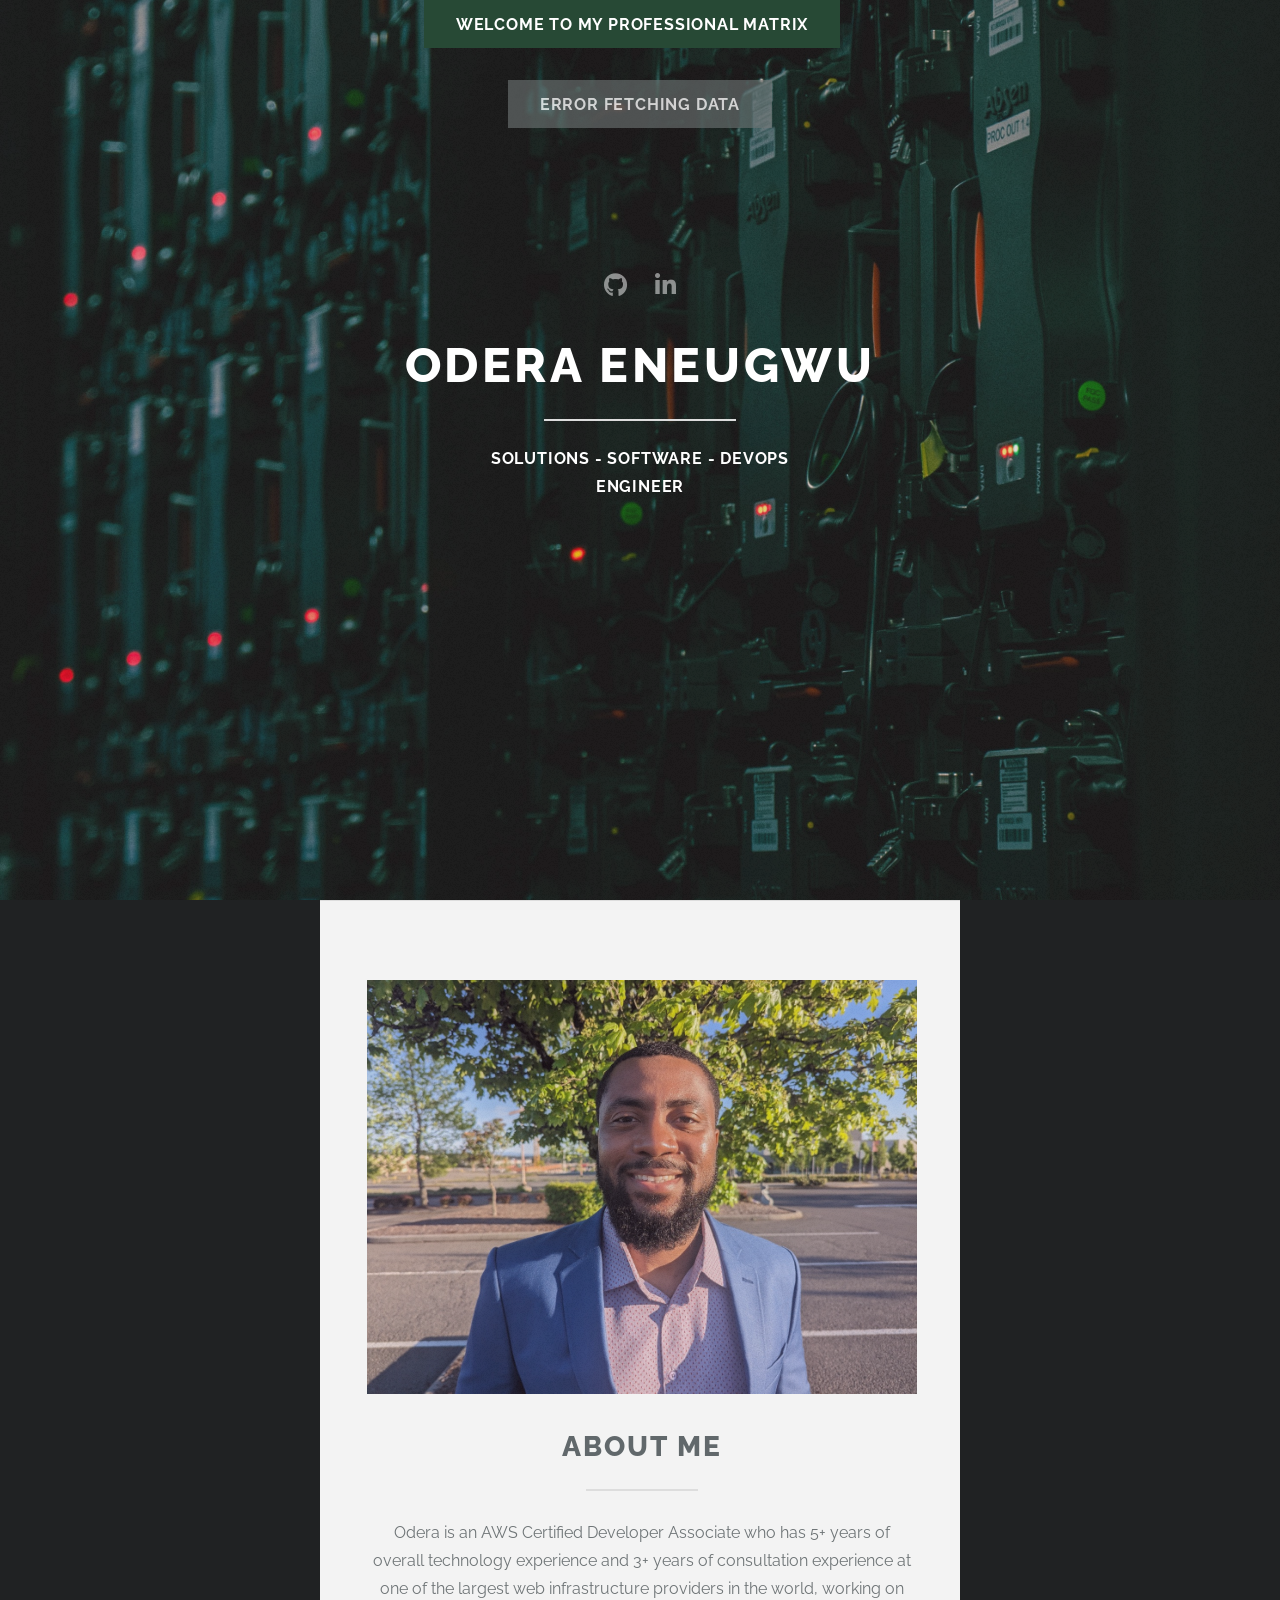
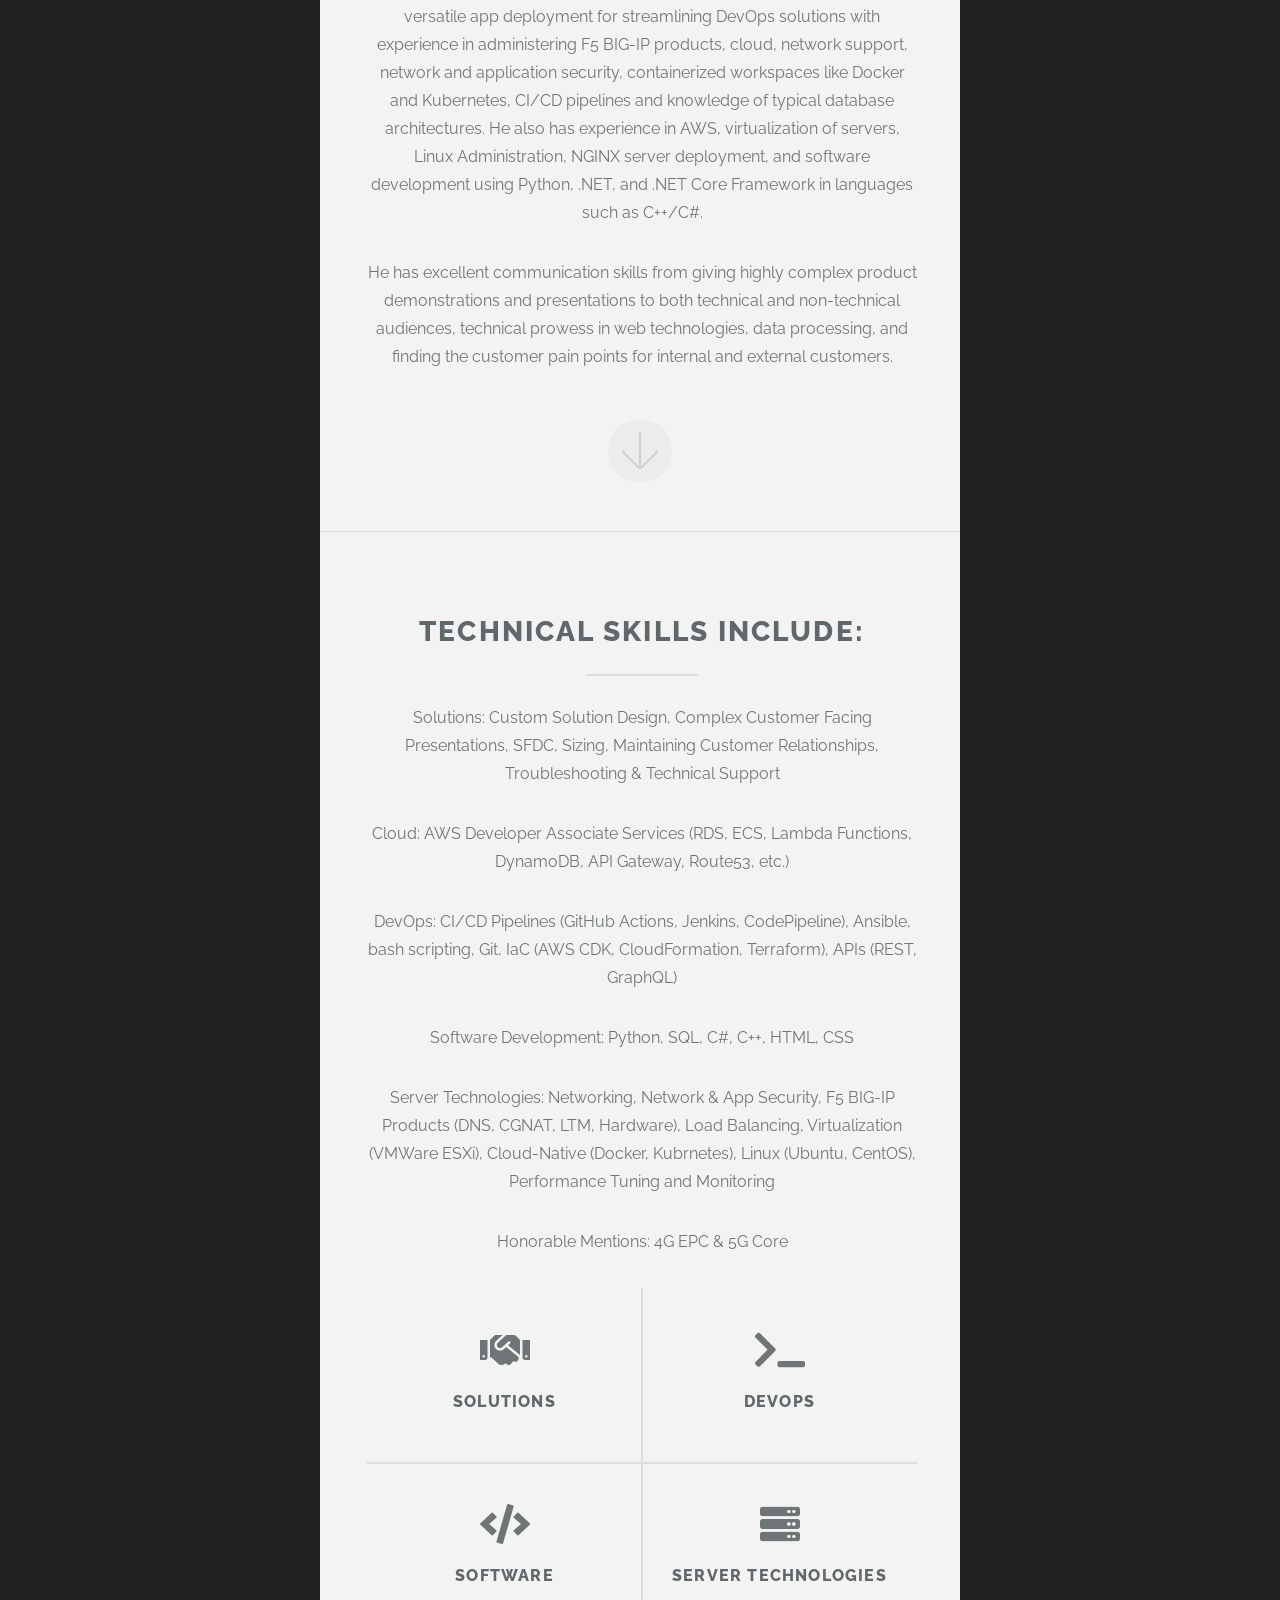
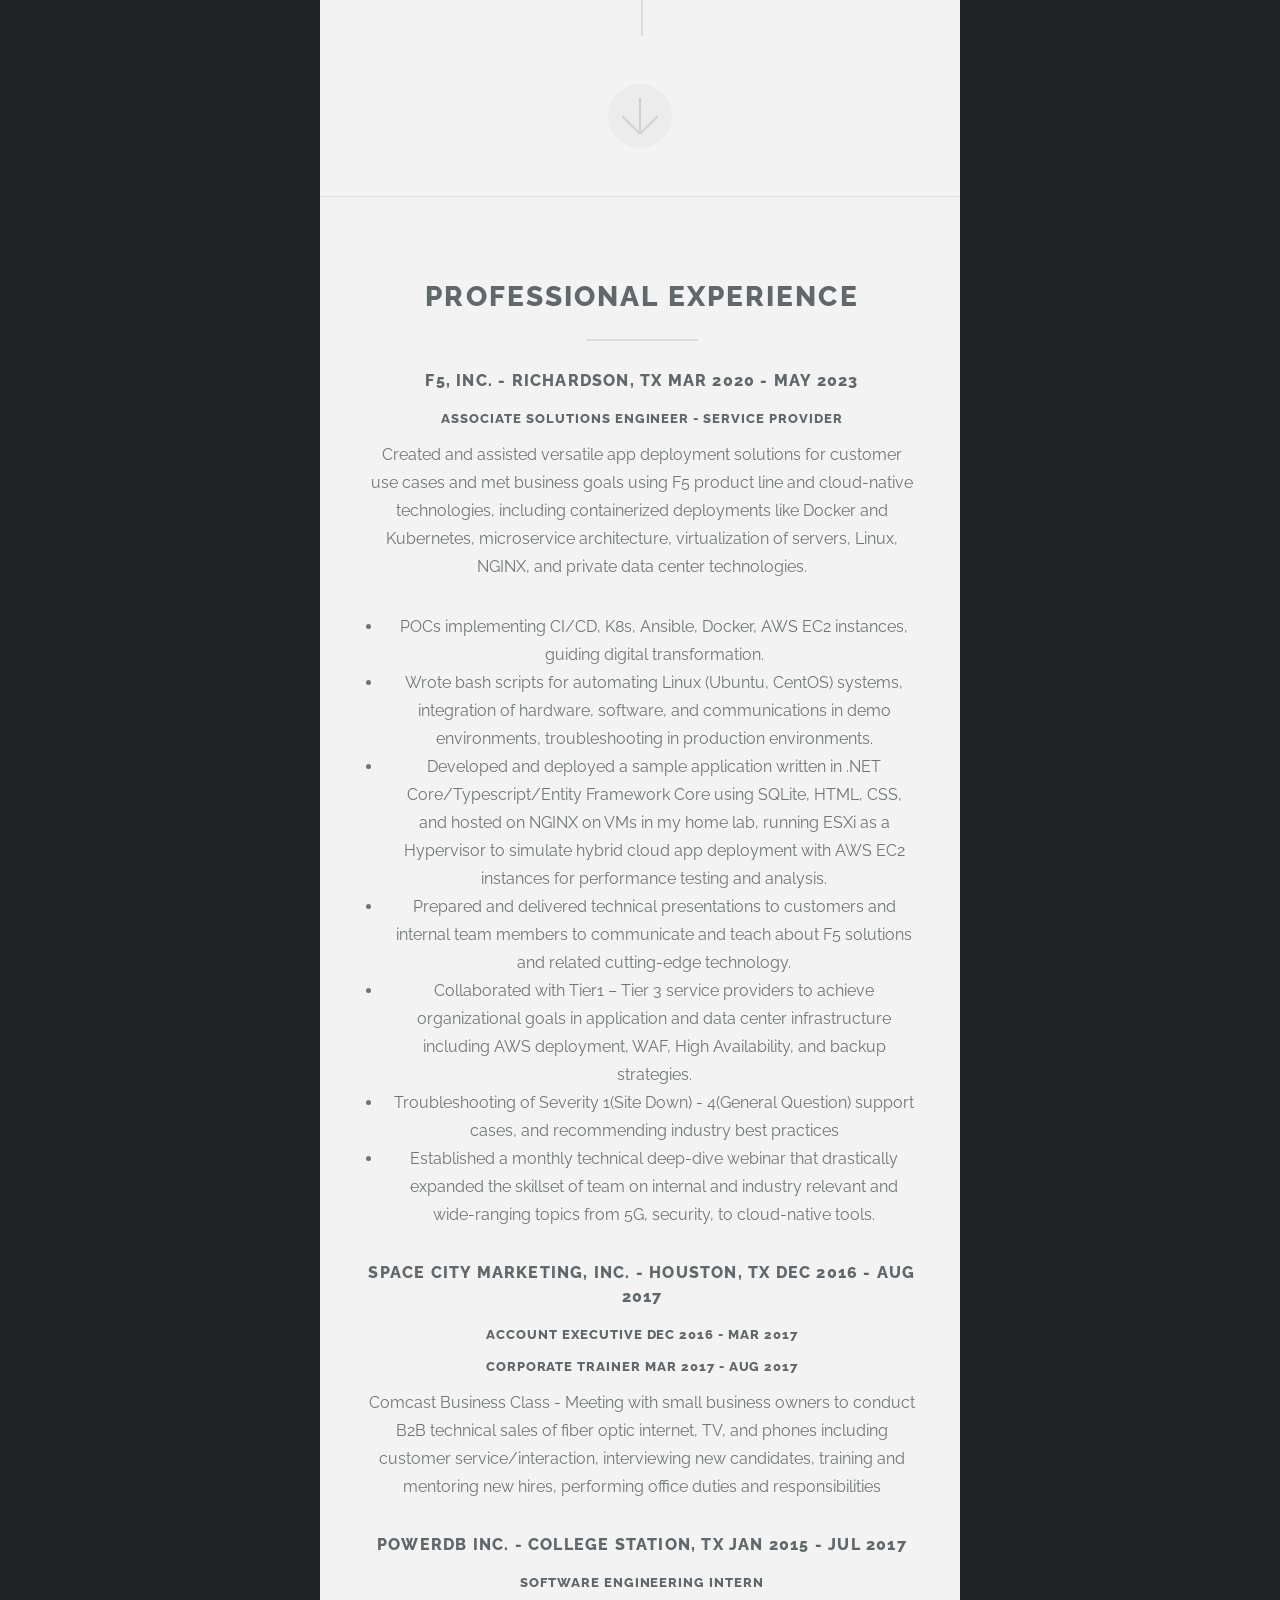
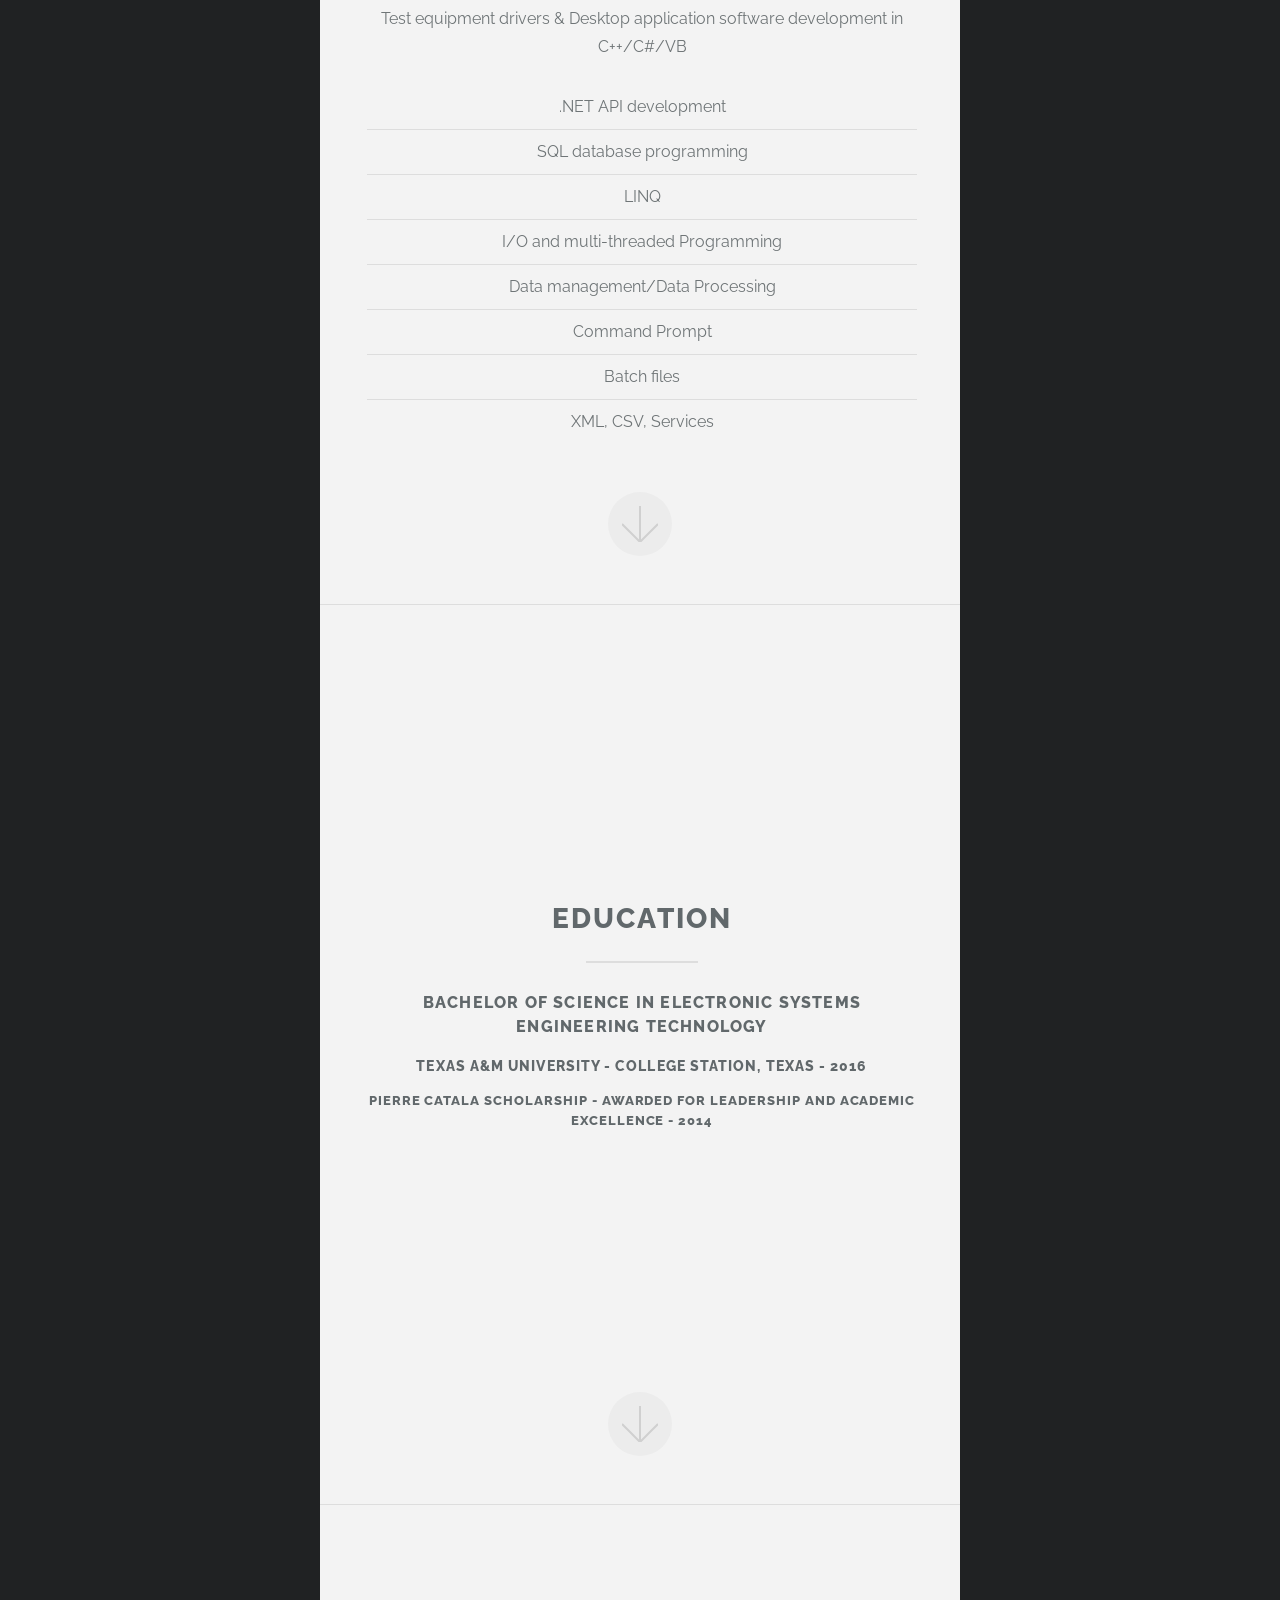
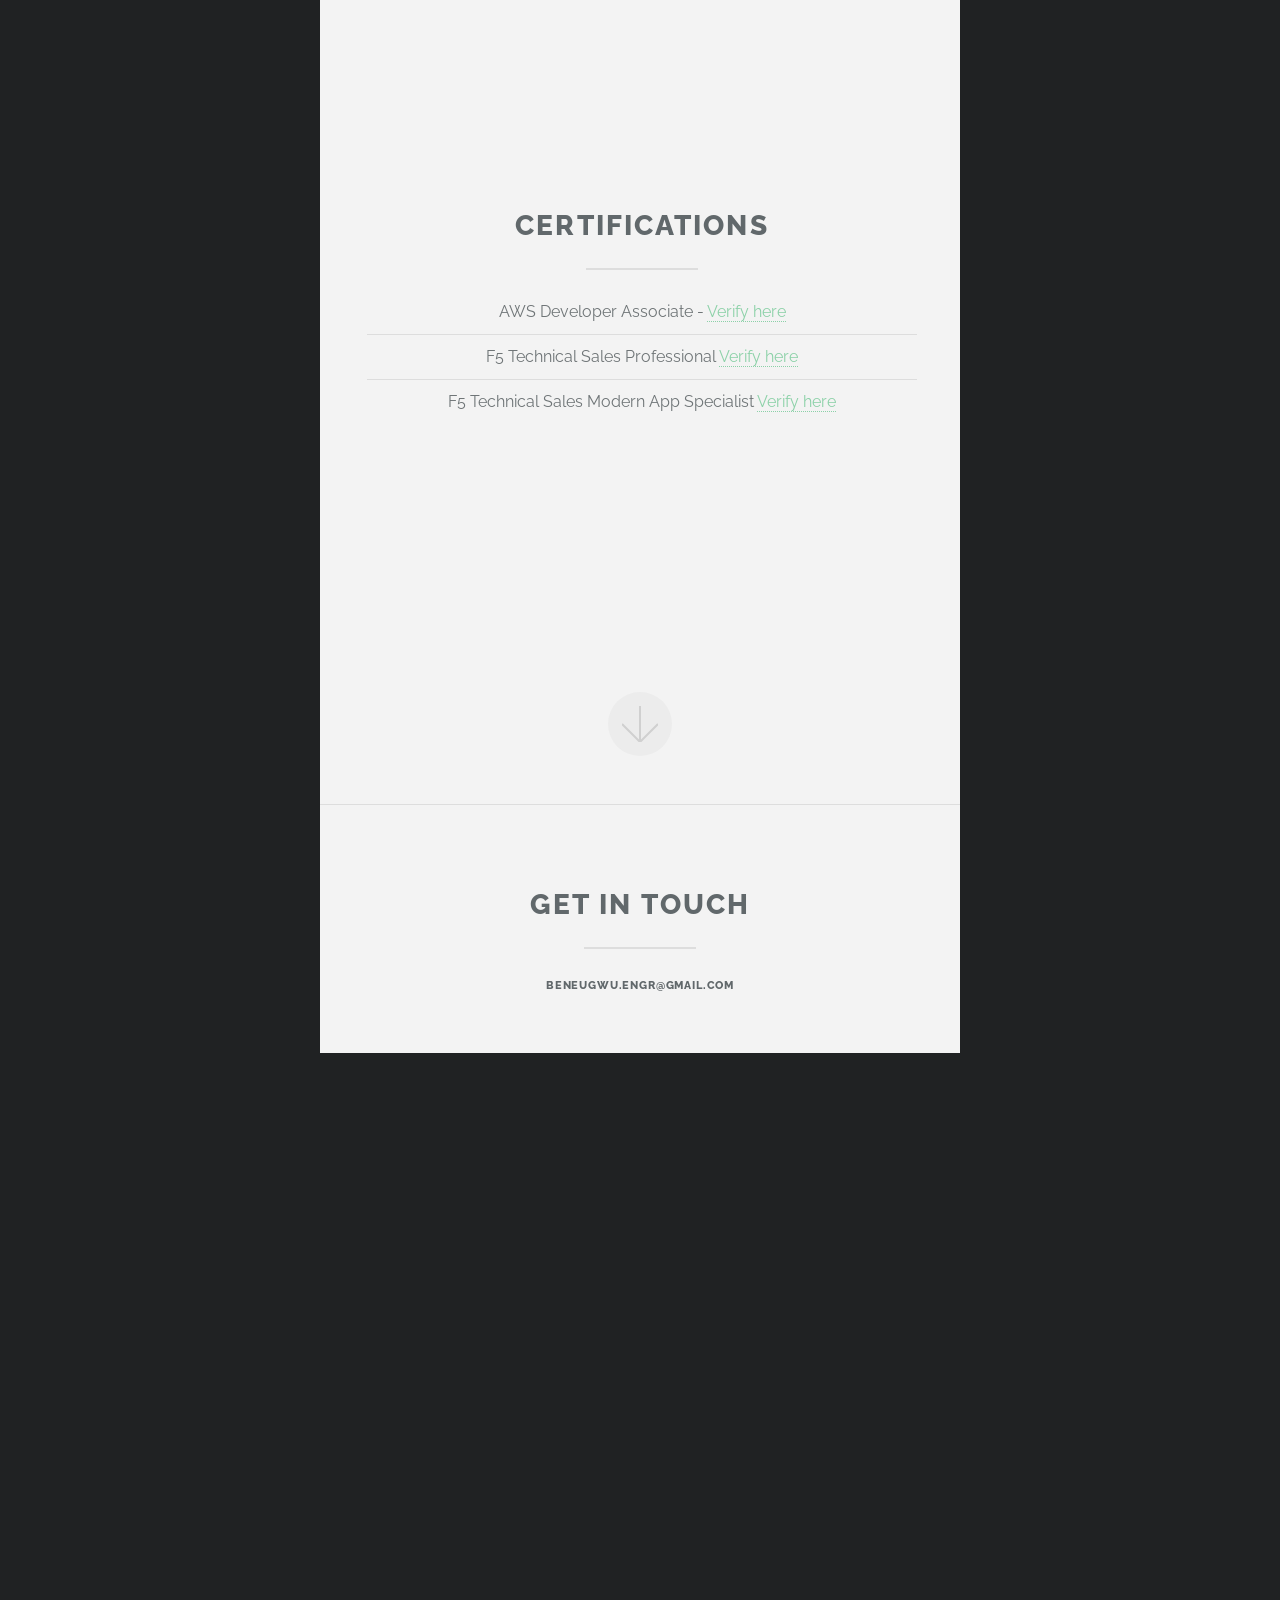
==== commit 8031e29b: "corrected 5G line on resume" ====
--- a/index.html
+++ b/index.html
@@ -69,7 +69,7 @@
 						<p>DevOps: CI/CD Pipelines (GitHub Actions, Jenkins, CodePipeline), Ansible, bash scripting, Git, IaC (AWS CDK, CloudFormation, Terraform), APIs (REST, GraphQL)</p>
 						<p>Software Development: Python, SQL, C#, C++, HTML, CSS</p>
 						<p>Server Technologies: Networking, Network & App Security, F5 BIG-IP Products (DNS, CGNAT, LTM, Hardware), Load Balancing, Virtualization (VMWare ESXi), Cloud-Native (Docker, Kubrnetes), Linux (Ubuntu, CentOS), Performance Tuning and Monitoring</p>
-						<p>Honorable Mentions: 4G Core & 5G EPC</p>
+						<p>Honorable Mentions: 4G EPC & 5G Core</p>
 						<ul class="icons-grid">
 							<li>
 								<span class="icon solid major fa-handshake"></span>
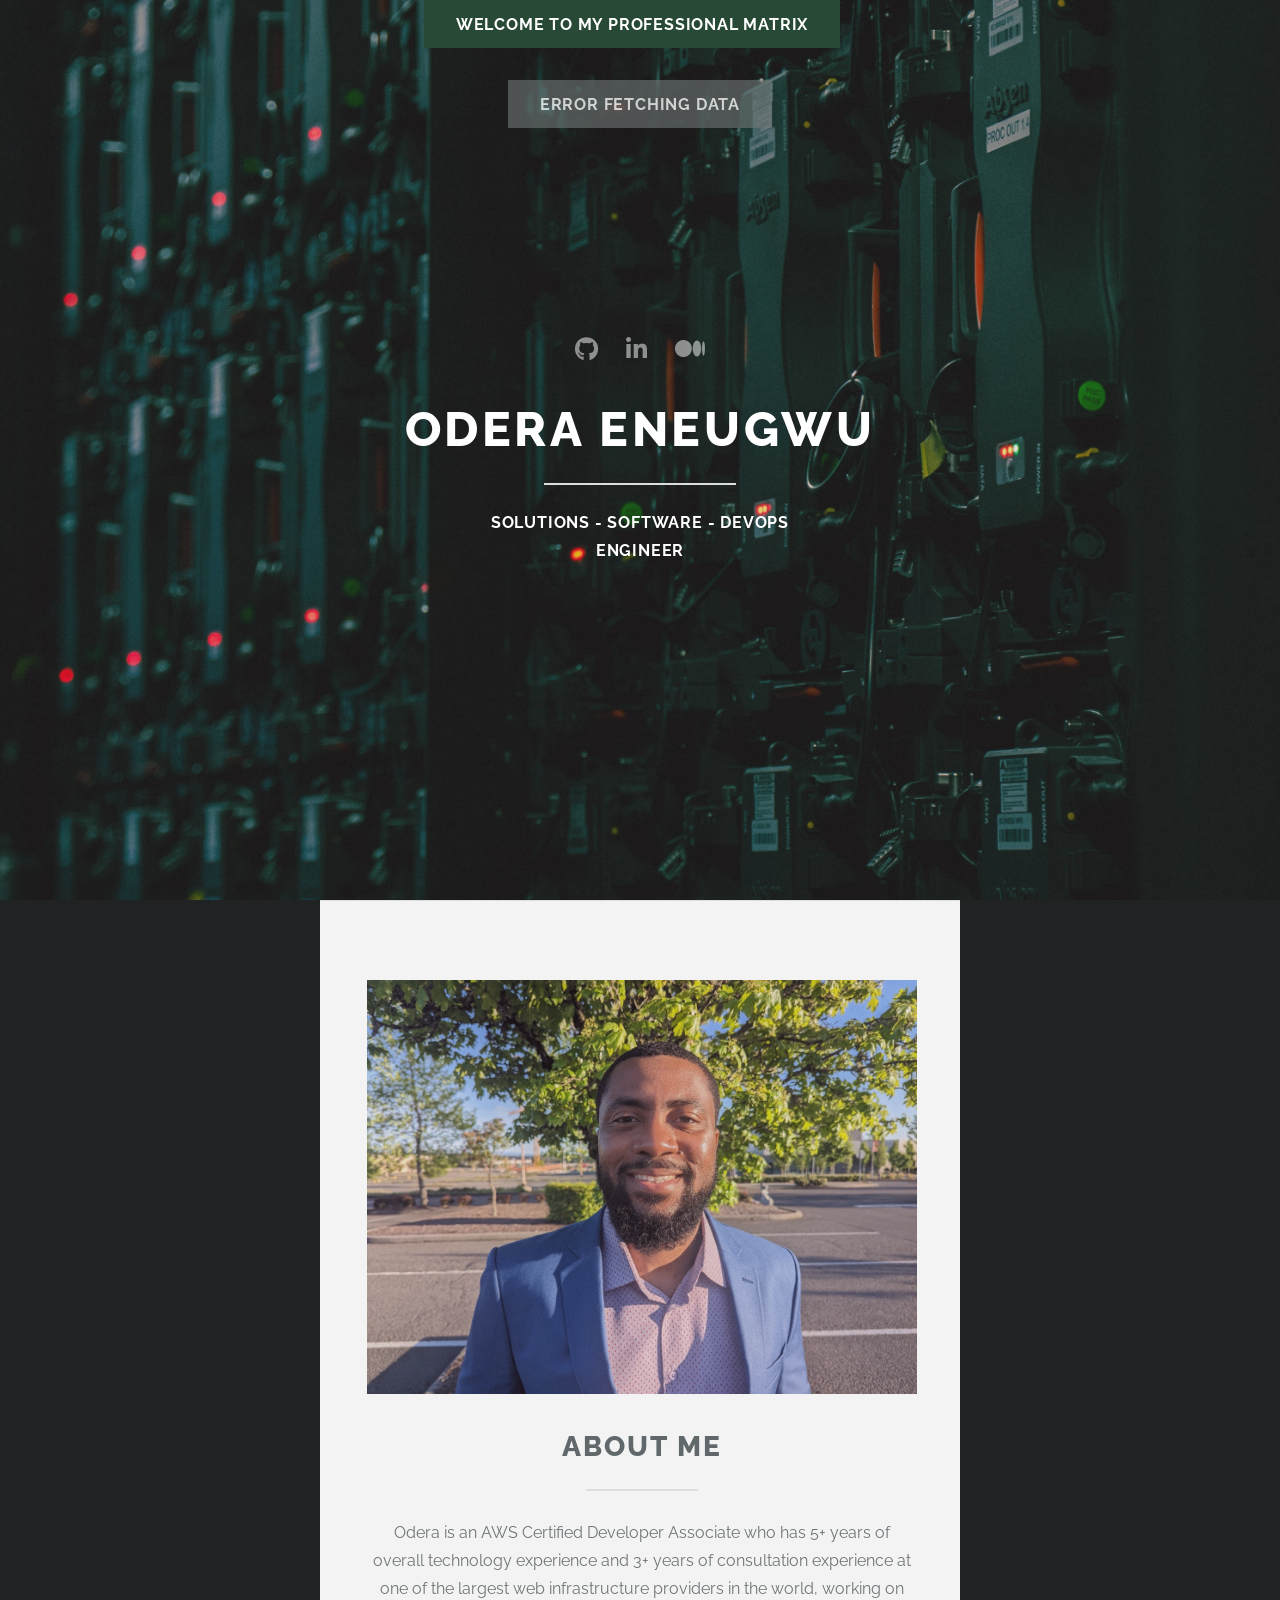
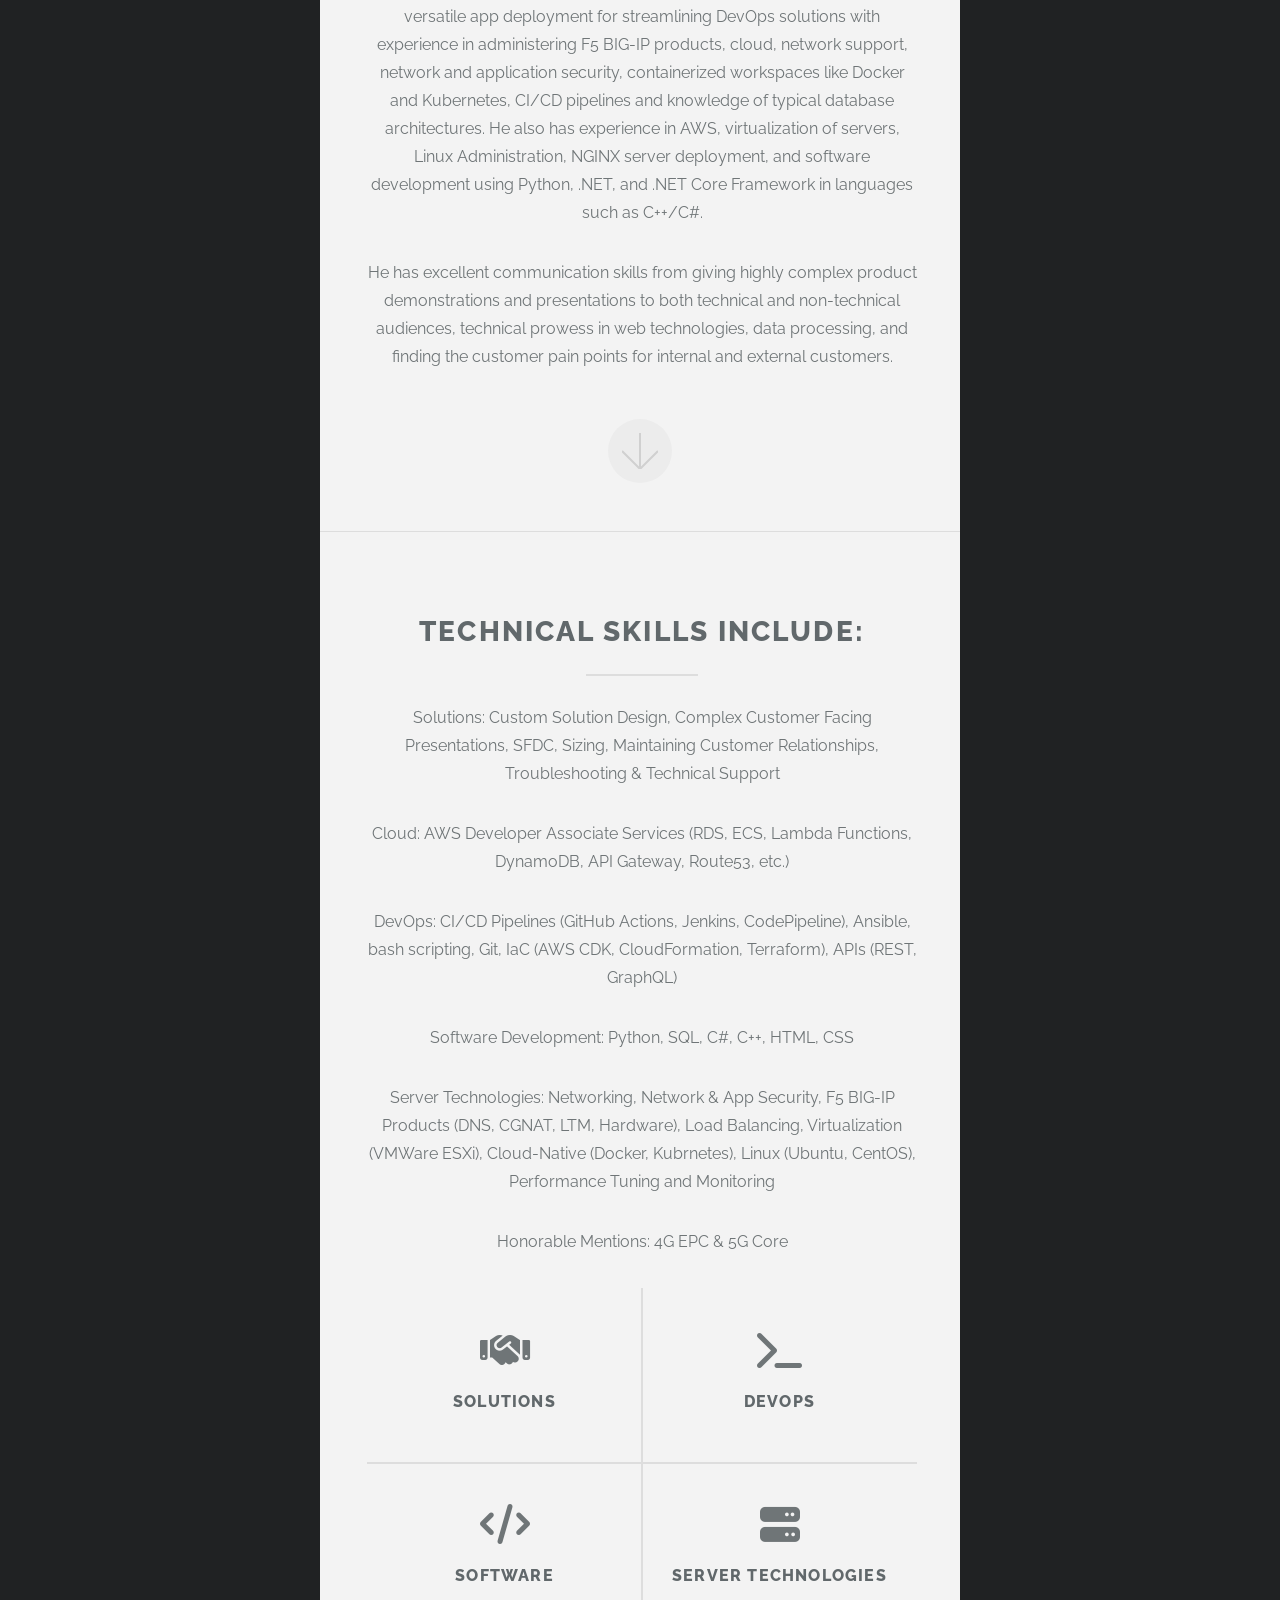
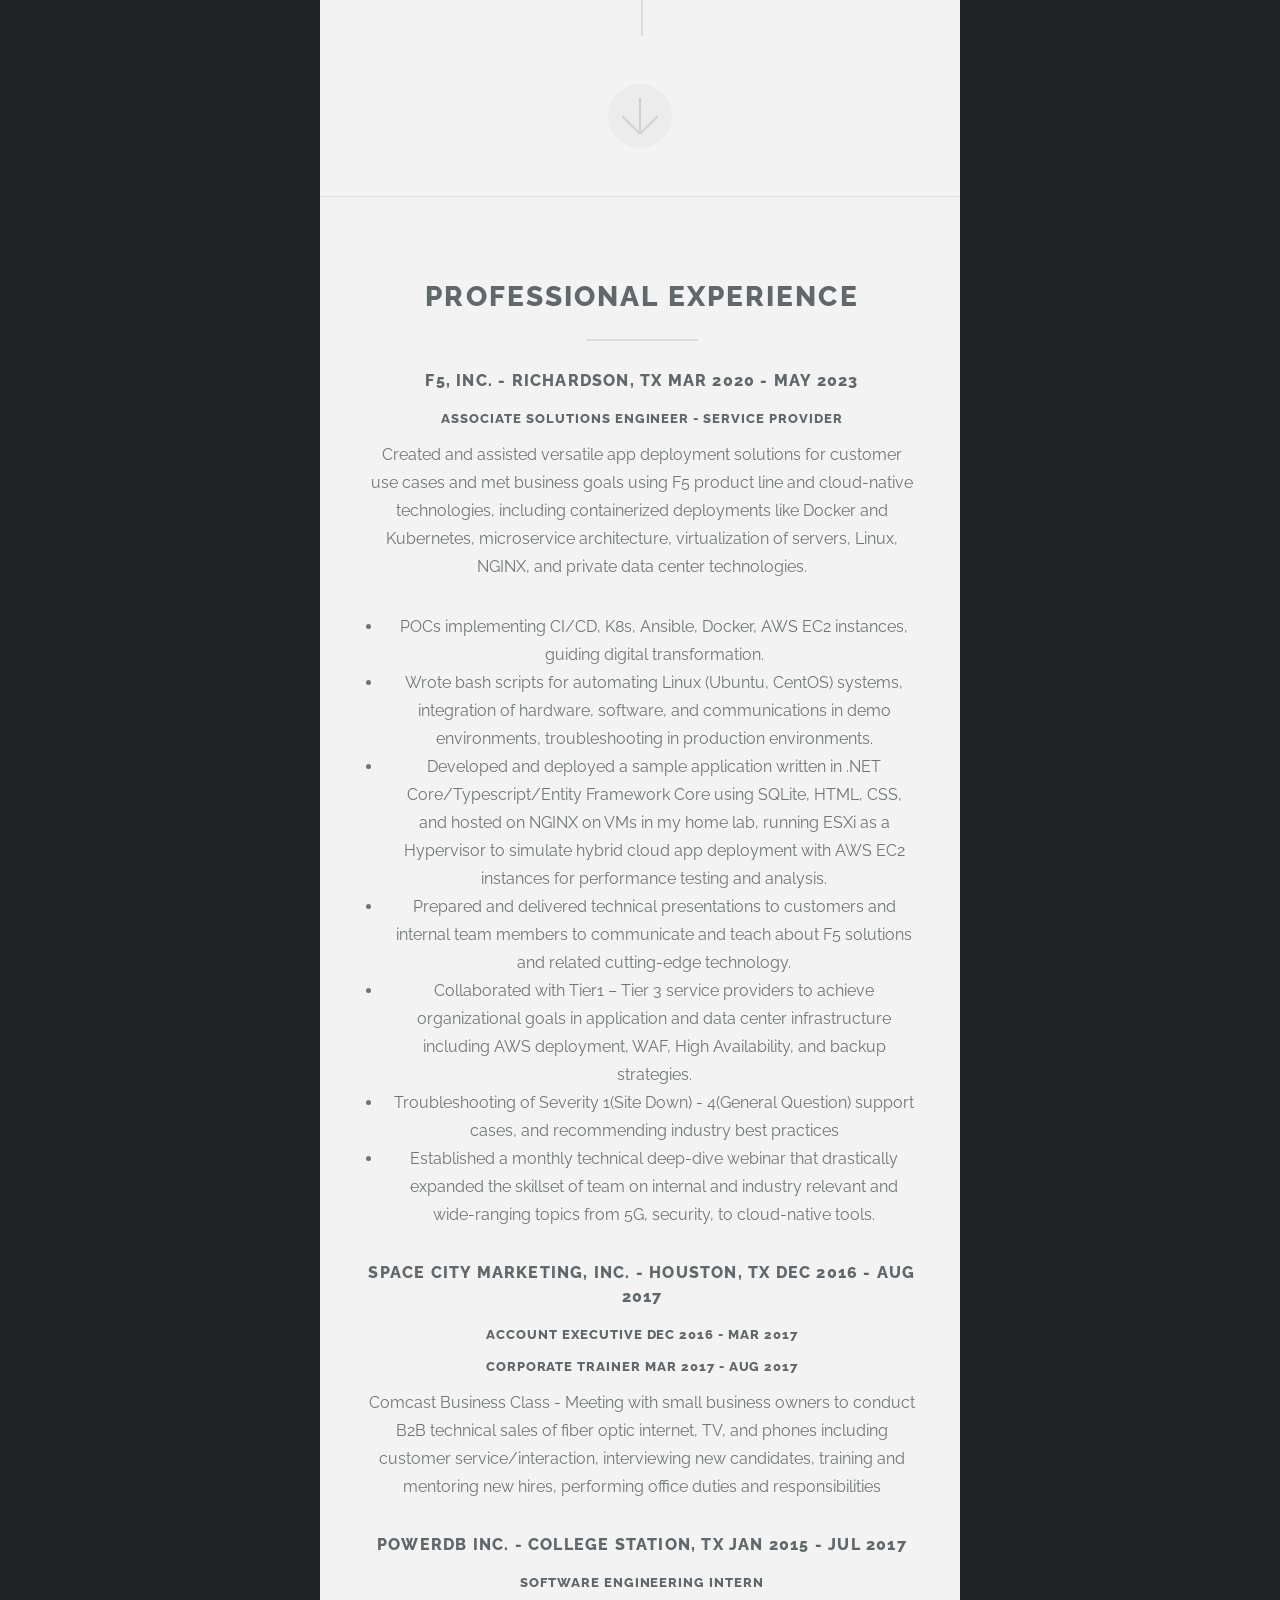
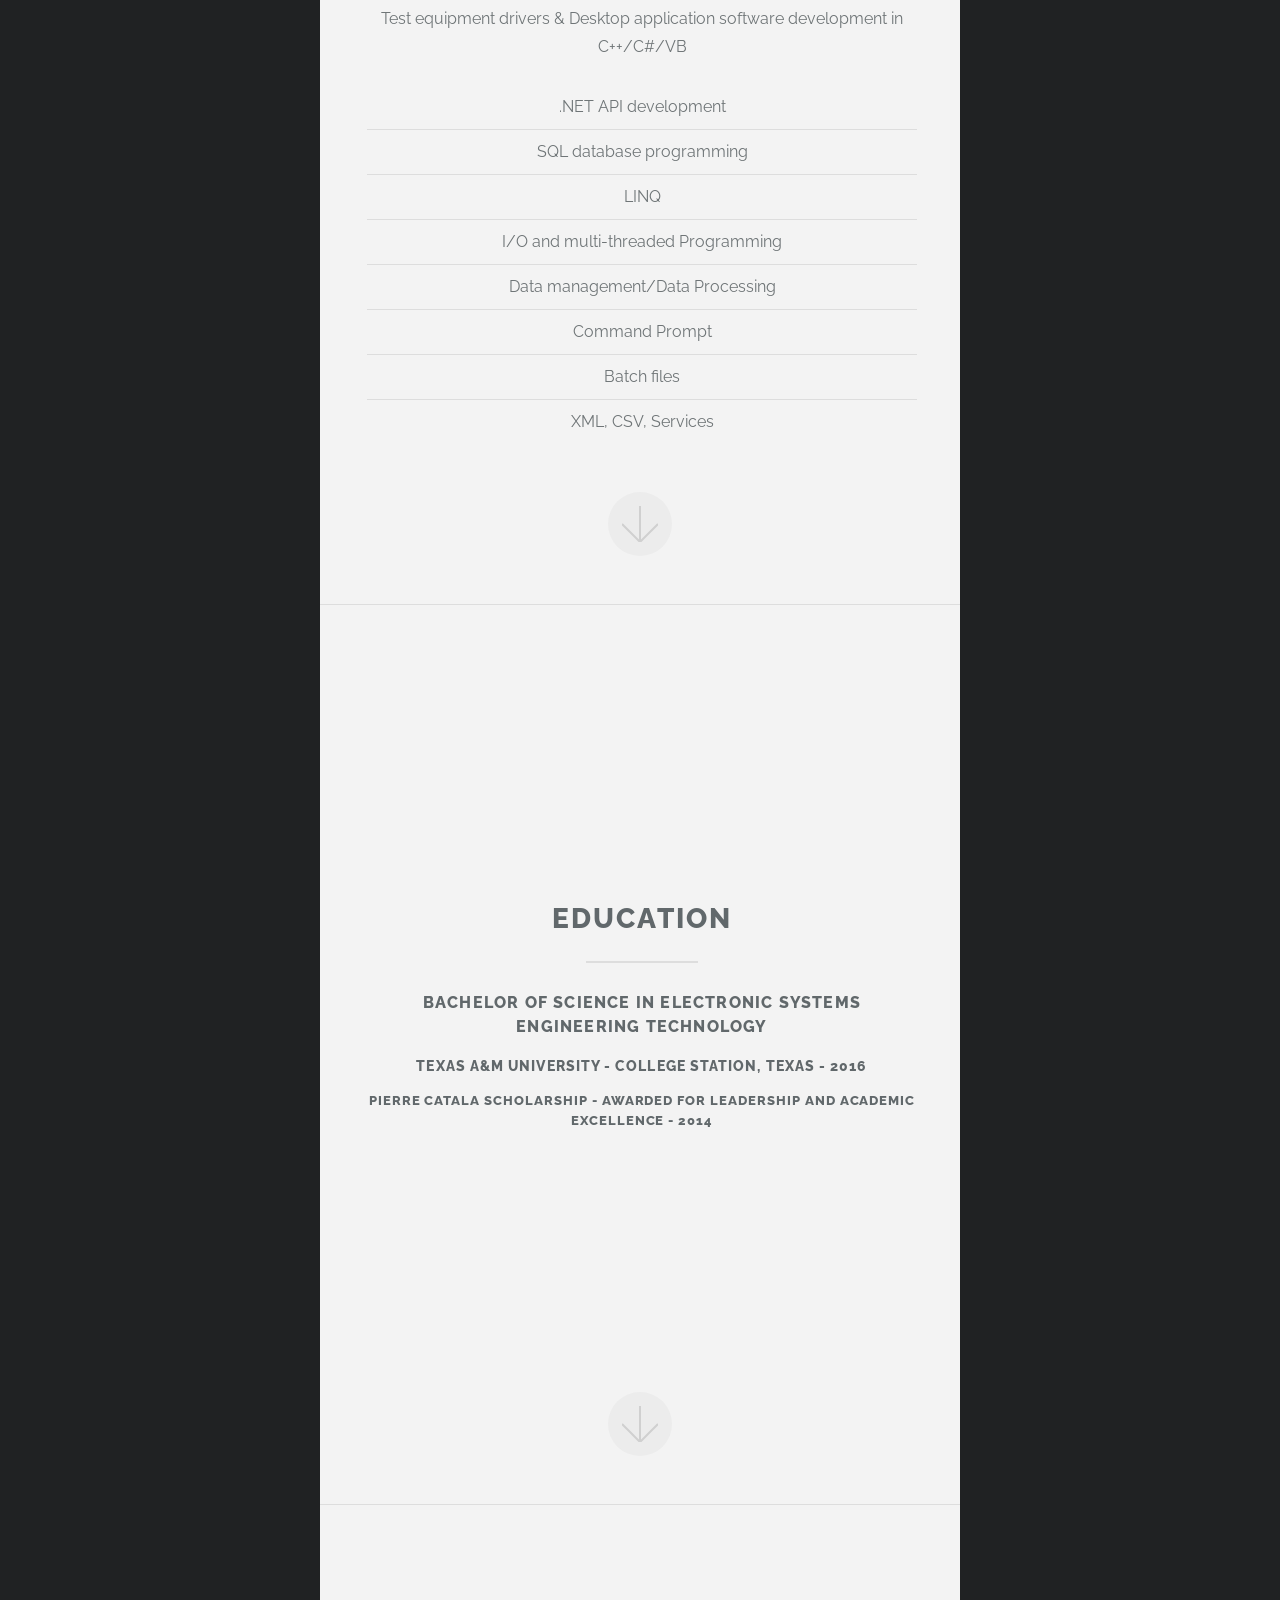
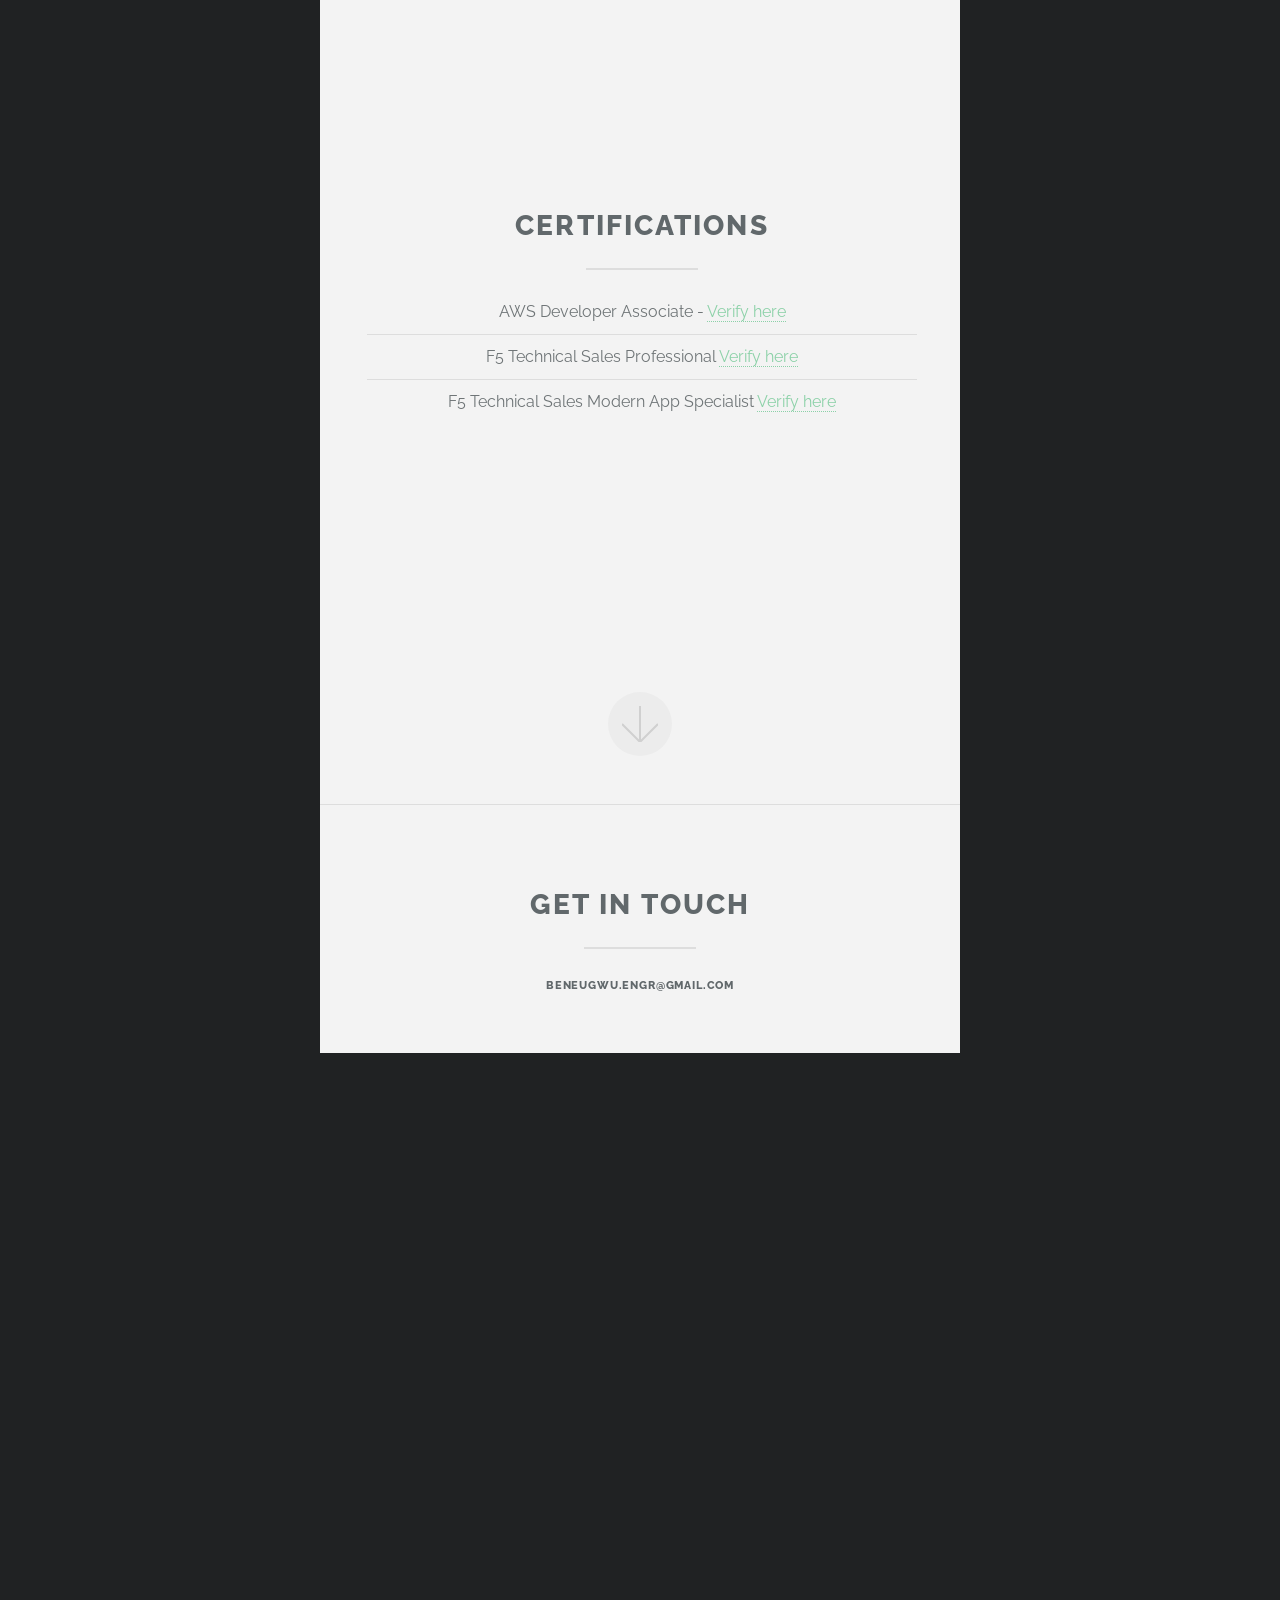
==== commit 190092e6: "added link to medium" ====
--- a/index.html
+++ b/index.html
@@ -9,6 +9,7 @@
 		<meta charset="utf-8" />
 		<meta name="viewport" content="width=device-width, initial-scale=1, user-scalable=no" />
 		<link rel="stylesheet" href="assets/css/main.css" />
+		<link rel="stylesheet" href="assets/sass/main.scss" />		
 		<link rel="icon" type="image/x-icon" href="./images/logo.svg" />
 	</head>
 	<body class="is-preload">
@@ -18,8 +19,9 @@
 				<header class="major">
 					<ul class="icons">
 						<li><a href="https://github.com/baex3" class="icon brands fa-github"><span class="label">Github</span></a></li>
-						<li><a href="https://www.linkedin.com/in/oeneugwu/" class="icon brands fa-linkedin-in"><span class="label">Linked-In</span></a></li>						
-					</ul>
+						<li><a href="https://www.linkedin.com/in/oeneugwu/" class="icon brands fa-linkedin-in"><span class="label">Linked-In</span></a></li>
+						<li><a href="https://medium.com/p/82256f020033" class="icon brands fa-medium"><span class="label">Medium</span></a></li>
+						</ul>
 					<h1>Odera Eneugwu</h1>
 					<p>Solutions - Software - DevOps<br>Engineer</br></p>
 				</header>
@@ -28,7 +30,6 @@
 						<ul class="actions special">
 							<li><a href="#one" class="button primary scrolly">Welcome to my Professional Matrix</a></li>
 							<li></li>
-
 							</div>
 						</ul>
 					</div>
--- a/assets/css/main.css
+++ b/assets/css/main.css
@@ -2316,6 +2316,7 @@
 		cursor: default;
 		list-style: none;
 		padding-left: 0;
+		padding-top: 10%;
 	}
 
 		ul.icons li {
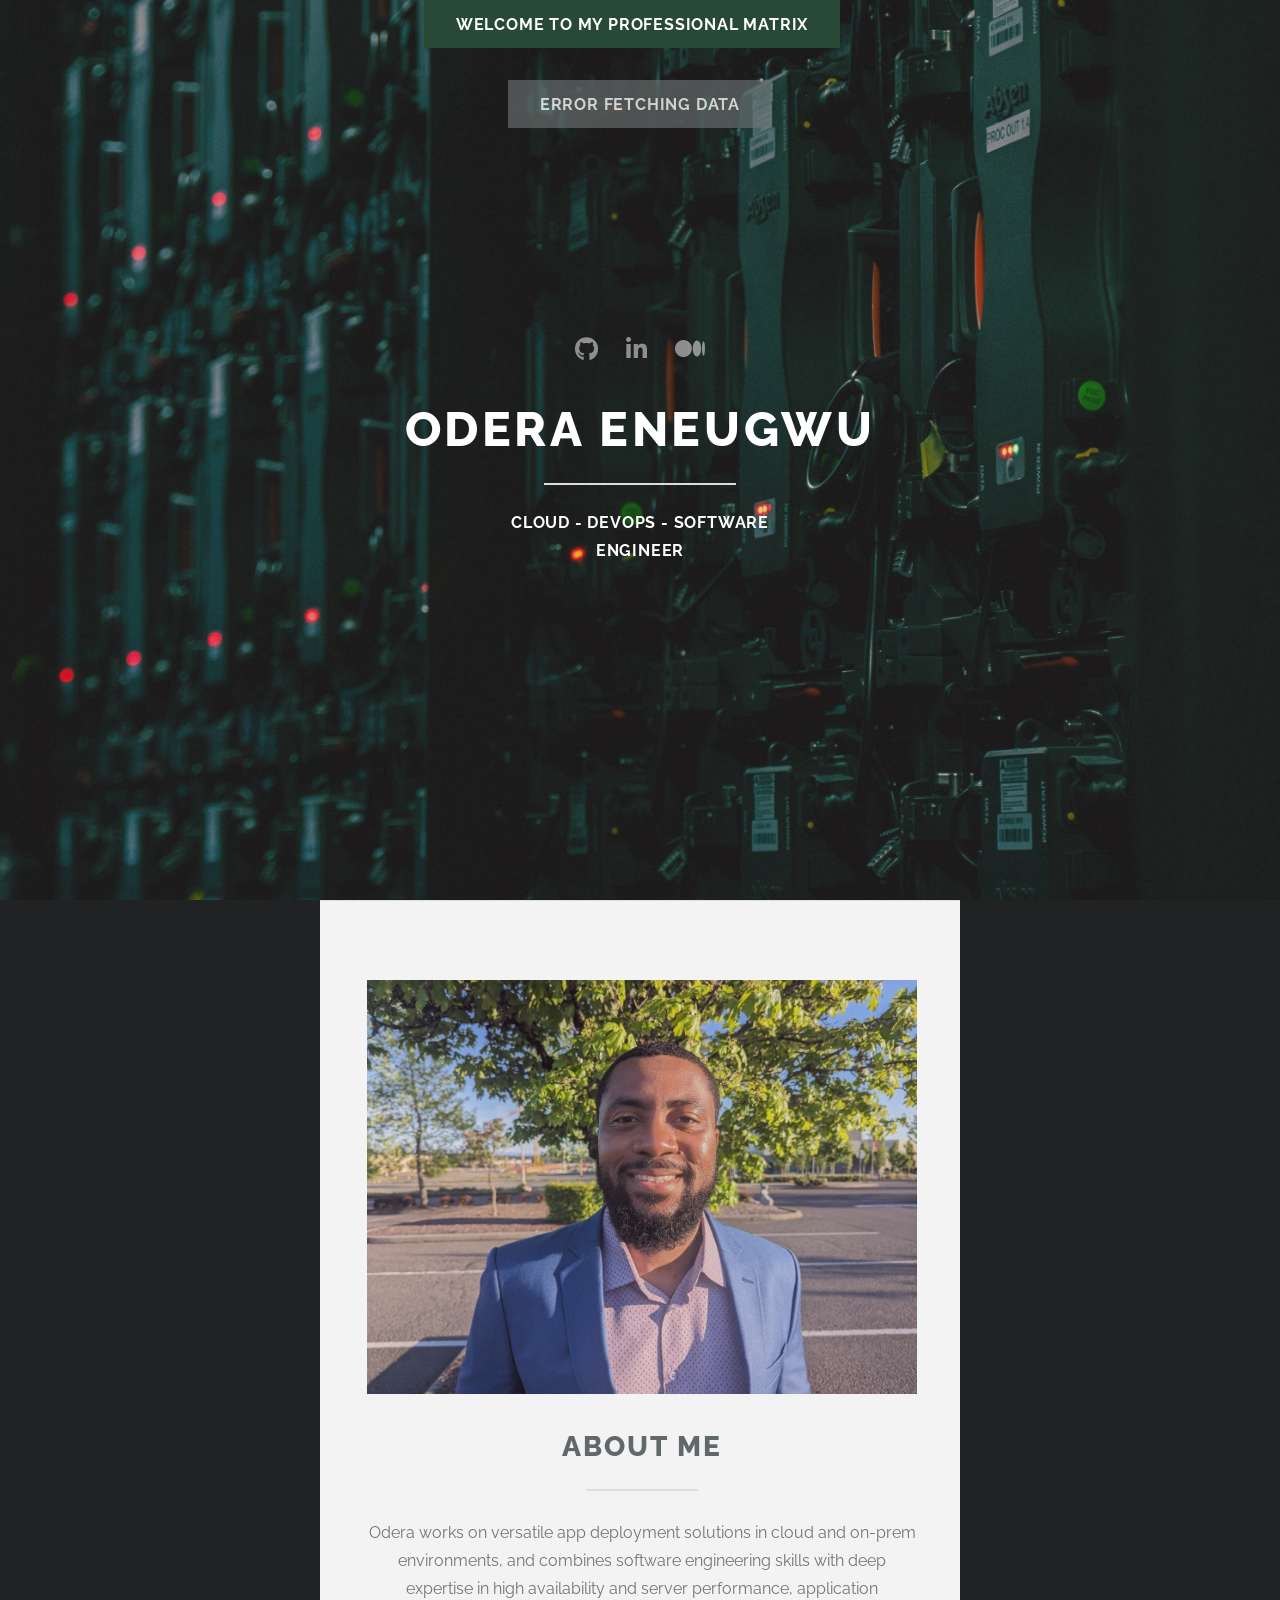
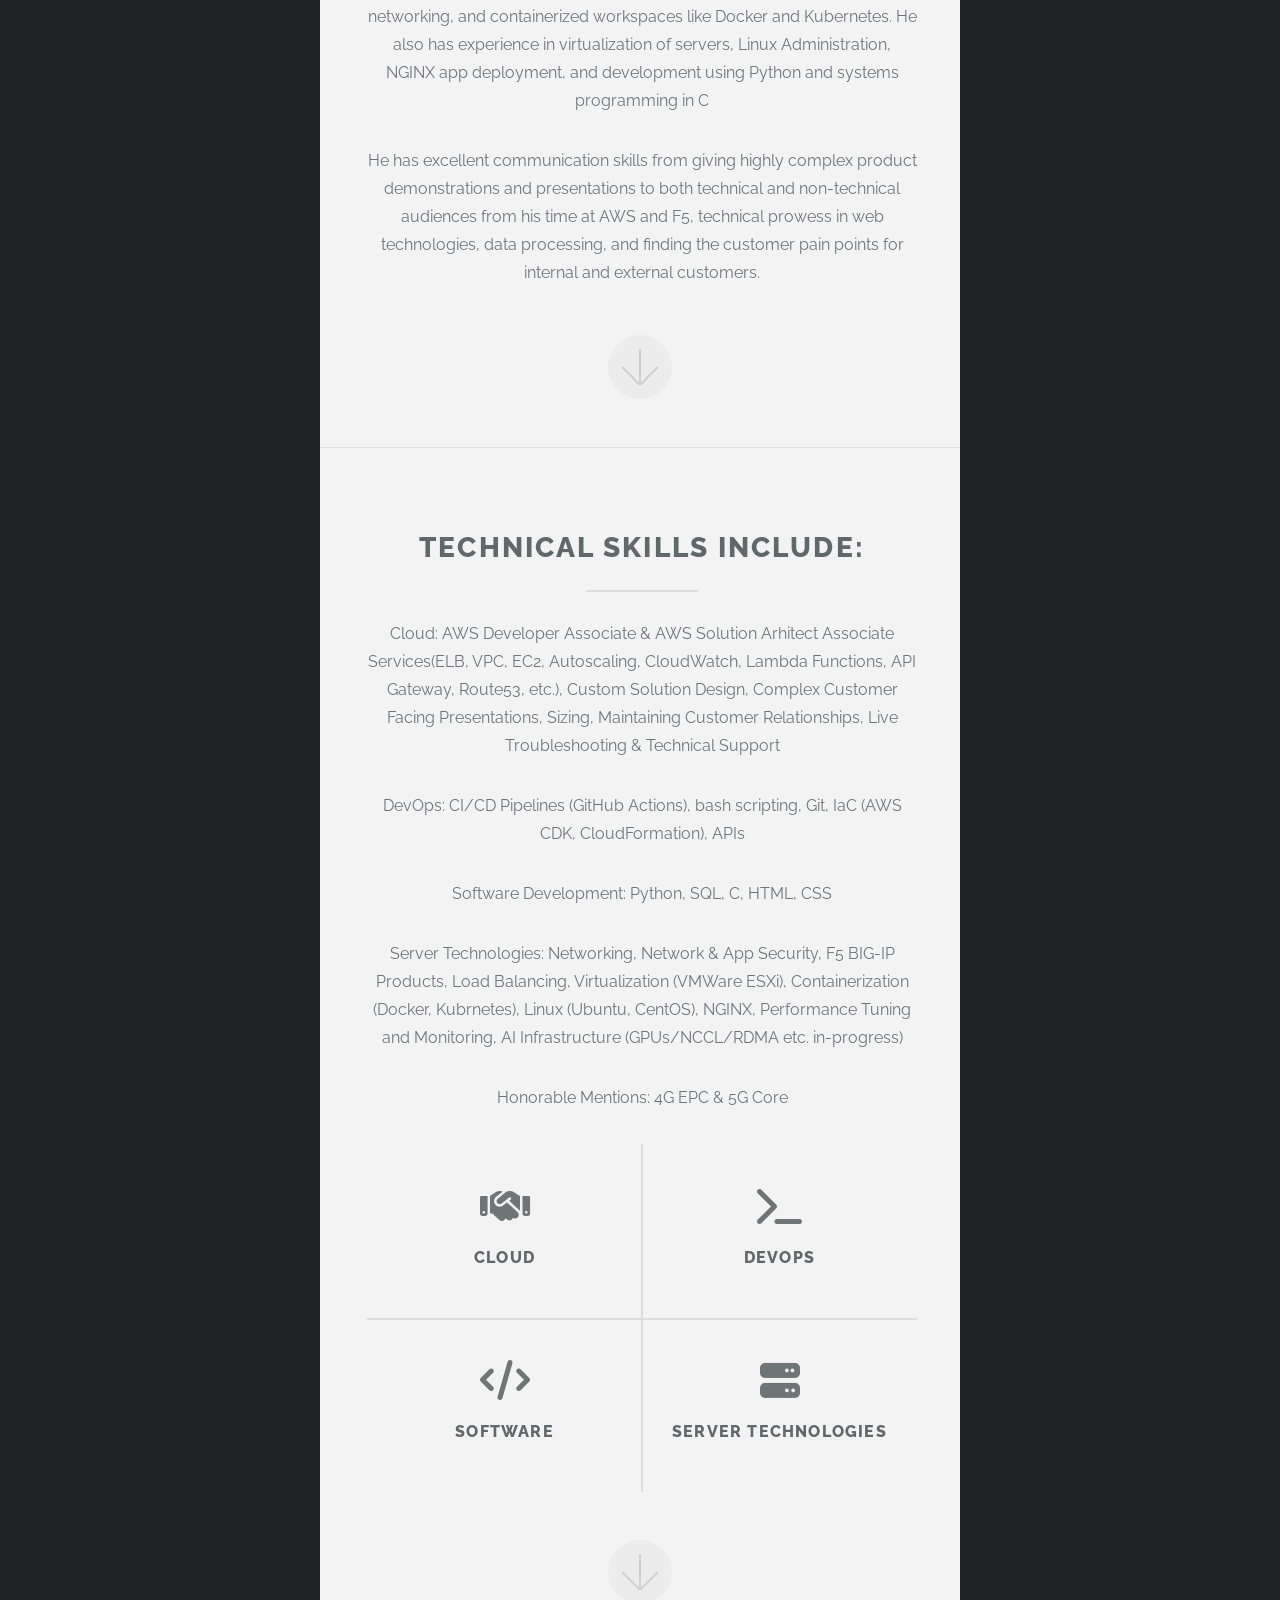
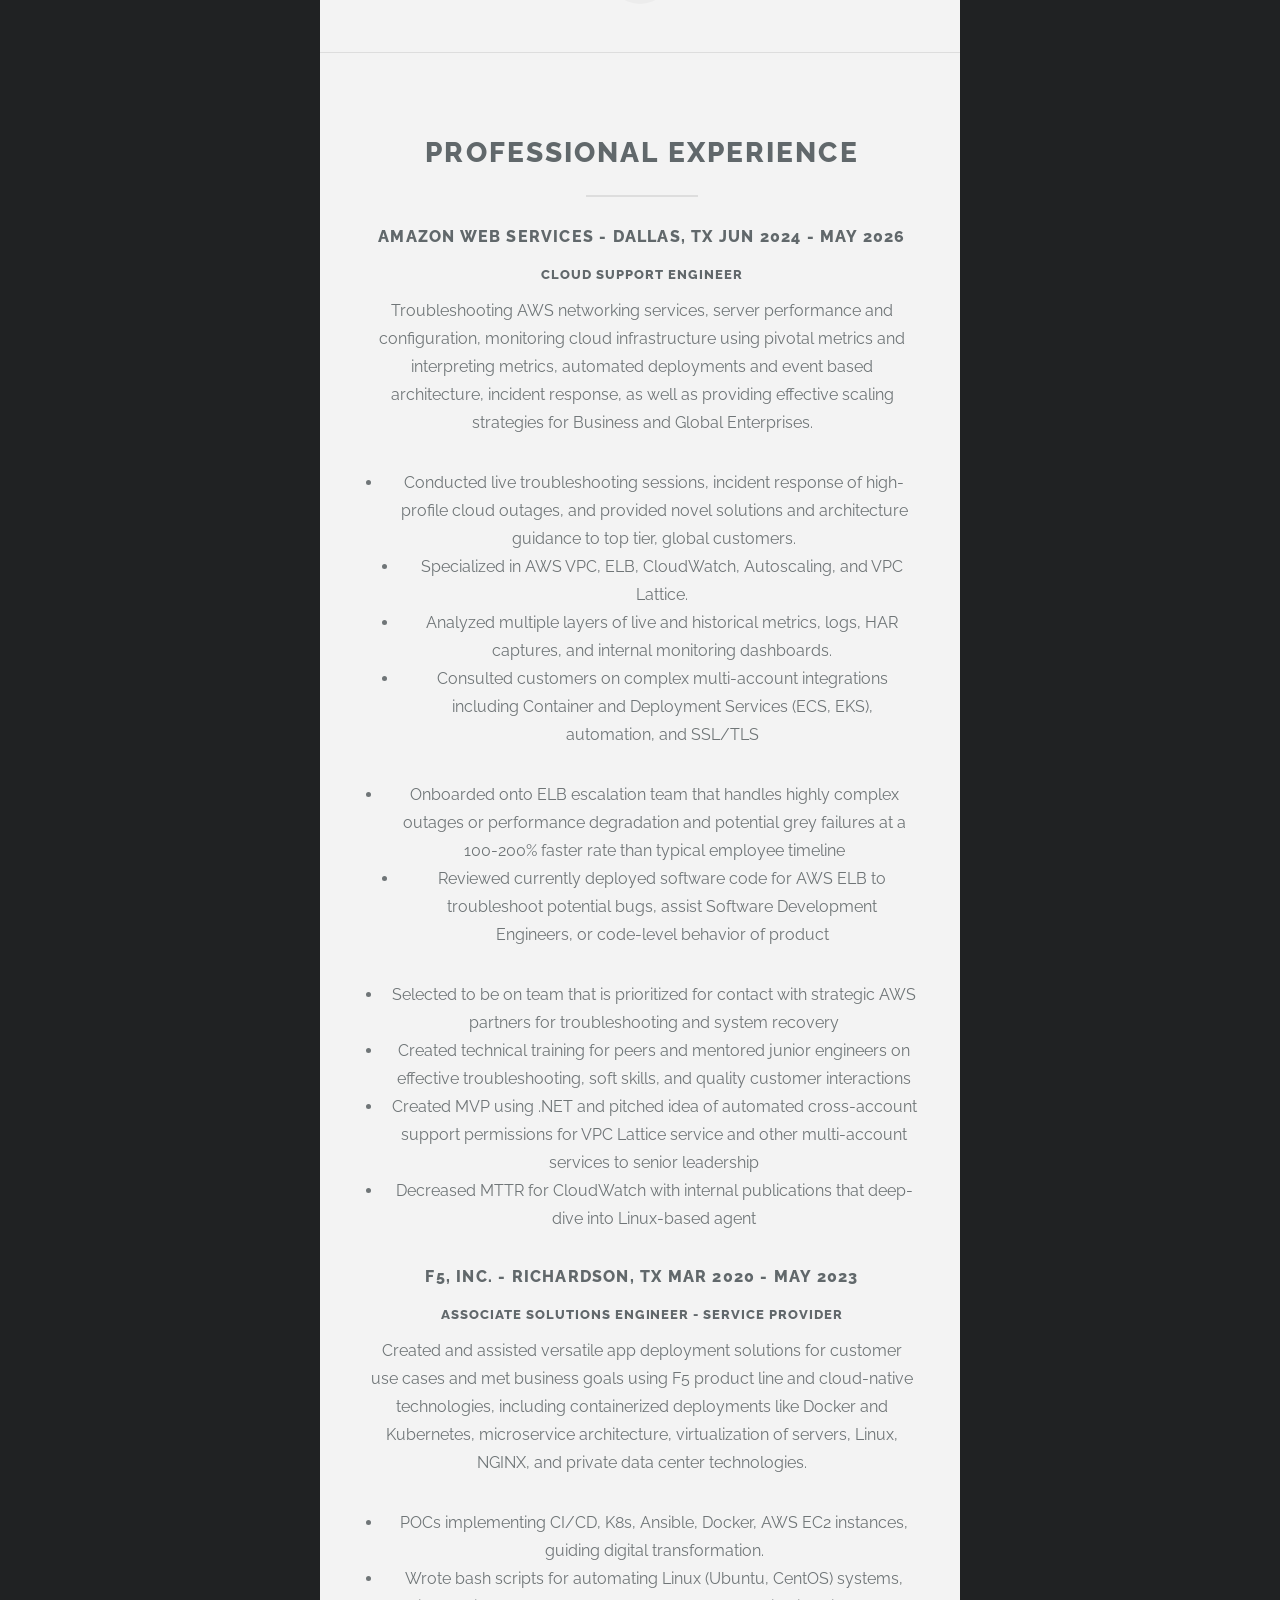
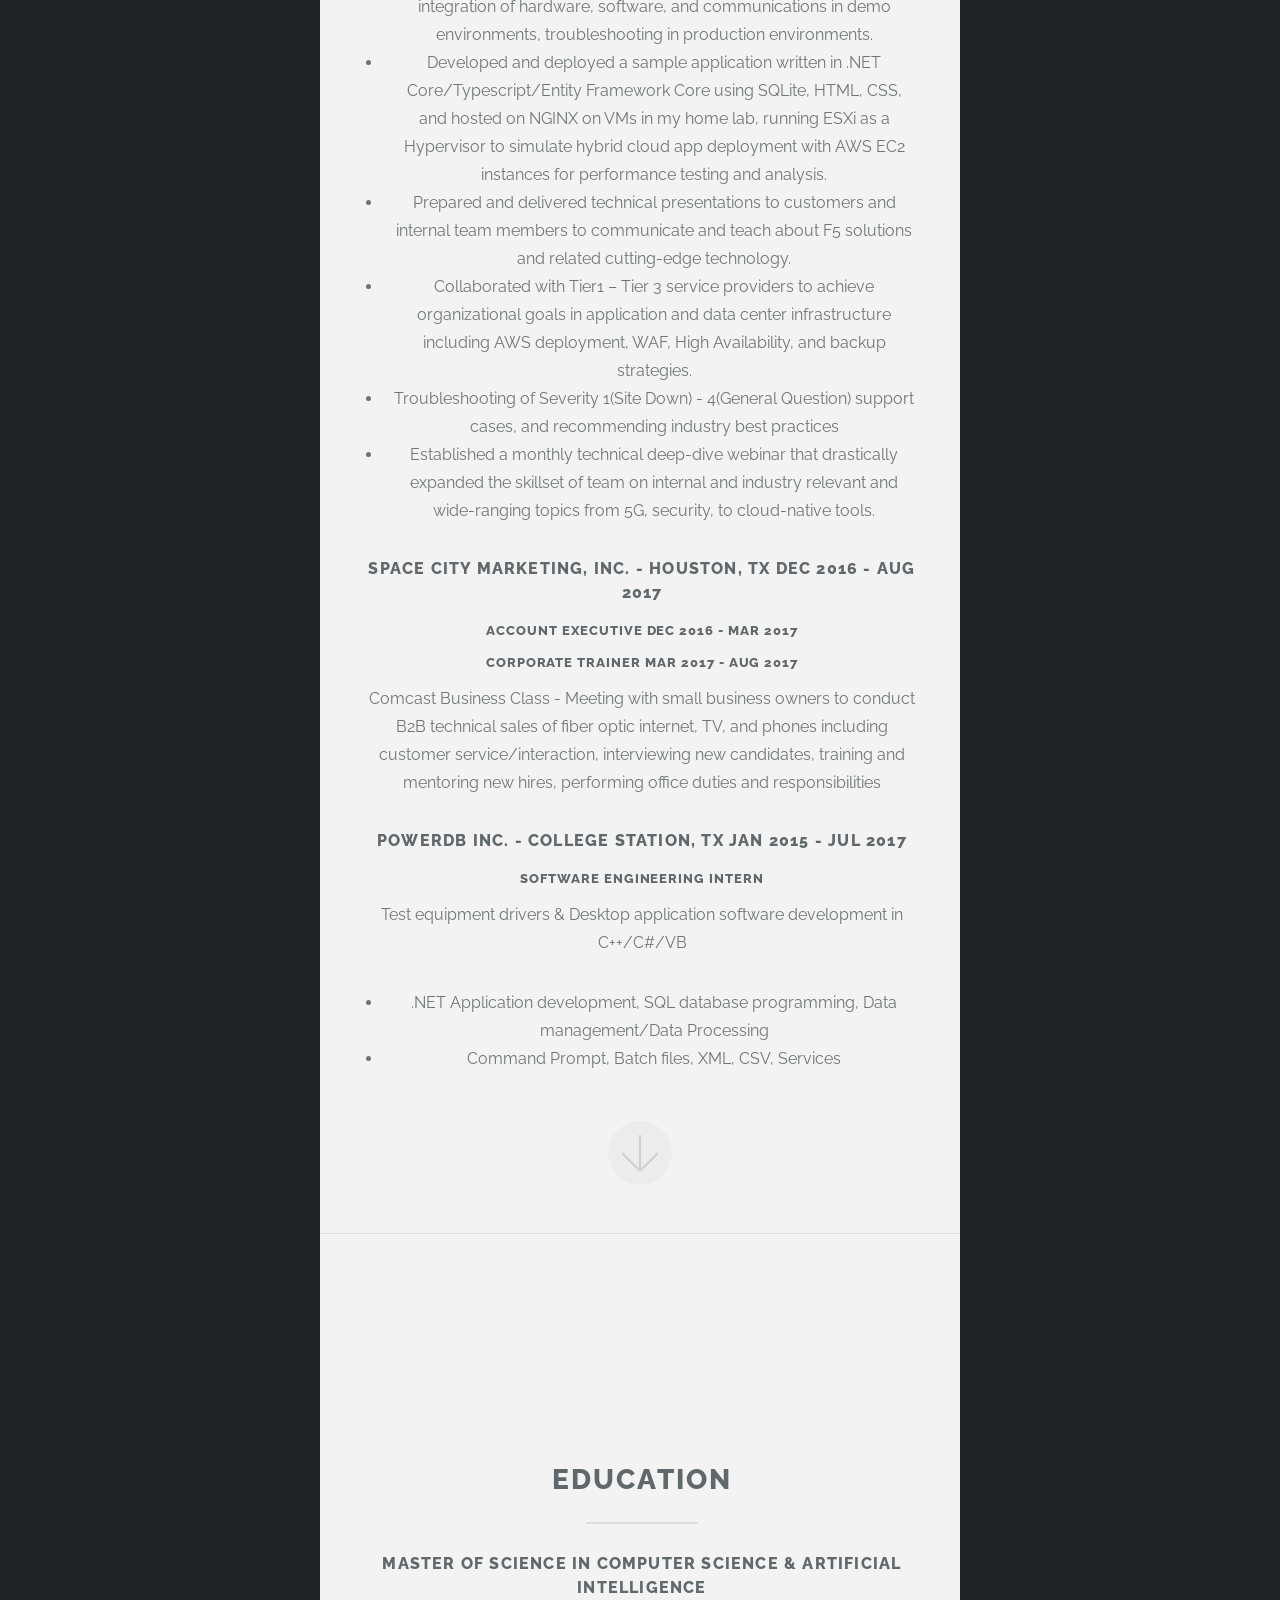
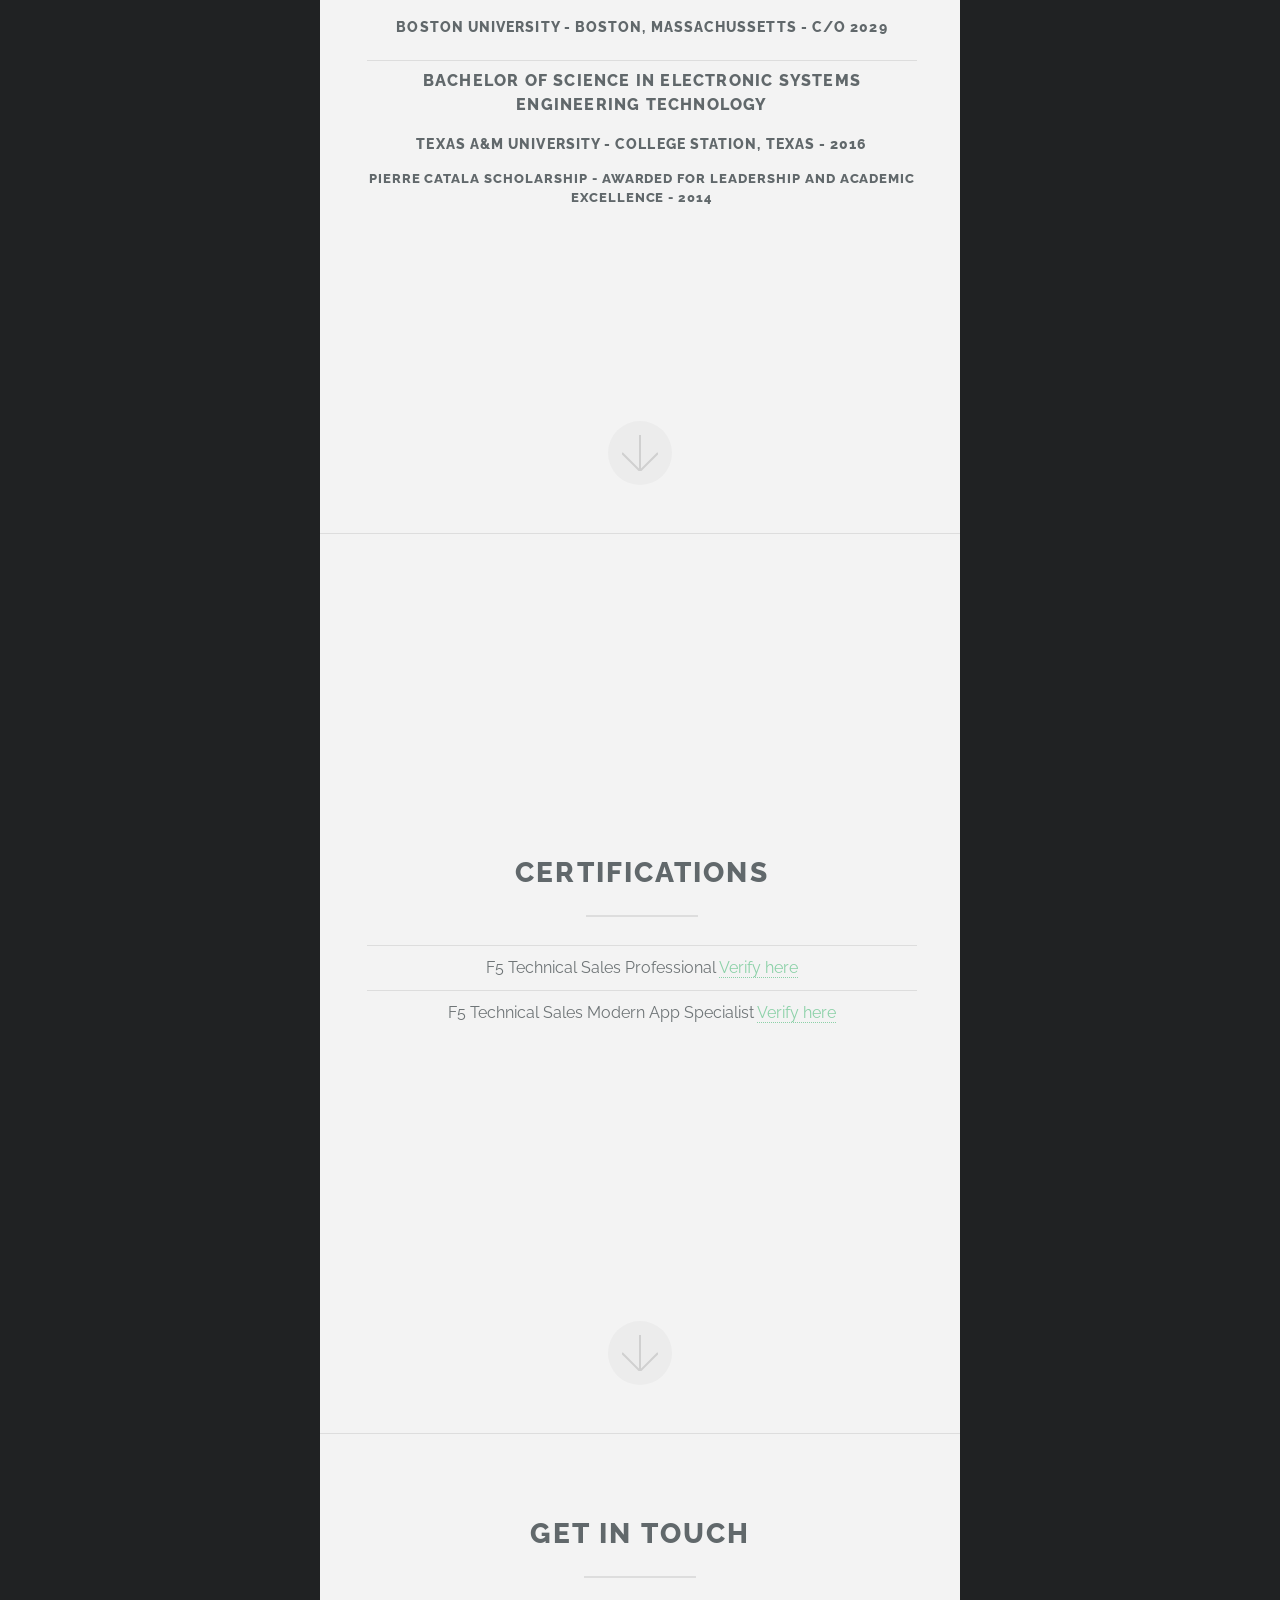
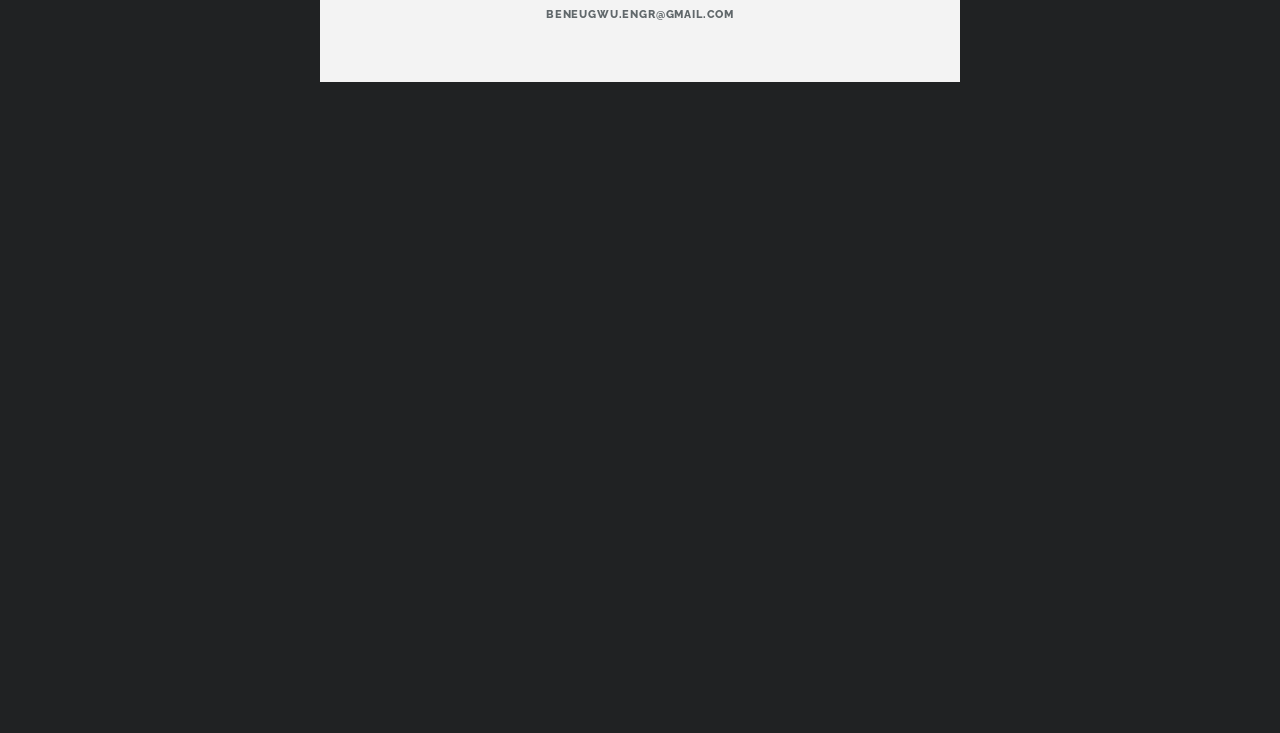
==== commit f230b8b5: "Update cloud resume to match current resume" ====
--- a/index.html
+++ b/index.html
@@ -23,7 +23,7 @@
 						<li><a href="https://medium.com/p/82256f020033" class="icon brands fa-medium"><span class="label">Medium</span></a></li>
 						</ul>
 					<h1>Odera Eneugwu</h1>
-					<p>Solutions - Software - DevOps<br>Engineer</br></p>
+					<p>Cloud - DevOps - Software<br>Engineer</br></p>
 				</header>
 				<section>
 					<div class="content">
@@ -49,8 +49,8 @@
 							<span class="image fit"><img src="./images/me.jpg" alt="My professional photo"></span>
 							<h2>About Me</h2>
 						</header>
-						<p>Odera is an AWS Certified Developer Associate who has 5+ years of overall technology experience and 3+ years of consultation experience at one of the largest web infrastructure providers in the world, working on versatile app deployment for streamlining DevOps solutions with experience in administering F5 BIG-IP products, cloud, network support, network and application security, containerized workspaces like Docker and Kubernetes, CI/CD pipelines and knowledge of typical database architectures. He also has experience in AWS, virtualization of servers, Linux Administration, NGINX server deployment, and software development using Python, .NET, and .NET Core Framework in languages such as C++/C#.</p>
-						<p>He has excellent communication skills from giving highly complex product demonstrations and presentations to both technical and non-technical audiences, technical prowess in web technologies, data processing, and finding the customer pain points for internal and external customers.</p>
+						<p>Odera works on versatile app deployment solutions in cloud and on-prem environments, and combines software engineering skills with deep expertise in high availability and server performance, application networking, and containerized workspaces like Docker and Kubernetes. He also has experience in virtualization of servers, Linux Administration, NGINX app deployment, and development using Python and systems programming in C</p>
+						<p>He has excellent communication skills from giving highly complex product demonstrations and presentations to both technical and non-technical audiences from his time at AWS and F5, technical prowess in web technologies, data processing, and finding the customer pain points for internal and external customers.</p>
 					</div>
 					<a href="#two" class="goto-next scrolly">Next</a>
 				</div>
@@ -65,16 +65,15 @@
 							<h2>Technical Skills include:</h2>
 	
 						</header>
-						<p>Solutions: Custom Solution Design, Complex Customer Facing Presentations, SFDC, Sizing, Maintaining Customer Relationships, Troubleshooting & Technical Support</p>
-						<p>Cloud: AWS Developer Associate Services (RDS, ECS, Lambda Functions, DynamoDB, API Gateway, Route53, etc.)</p>
-						<p>DevOps: CI/CD Pipelines (GitHub Actions, Jenkins, CodePipeline), Ansible, bash scripting, Git, IaC (AWS CDK, CloudFormation, Terraform), APIs (REST, GraphQL)</p>
-						<p>Software Development: Python, SQL, C#, C++, HTML, CSS</p>
-						<p>Server Technologies: Networking, Network & App Security, F5 BIG-IP Products (DNS, CGNAT, LTM, Hardware), Load Balancing, Virtualization (VMWare ESXi), Cloud-Native (Docker, Kubrnetes), Linux (Ubuntu, CentOS), Performance Tuning and Monitoring</p>
+						<p>Cloud: AWS Developer Associate & AWS Solution Arhitect Associate Services(ELB, VPC, EC2, Autoscaling, CloudWatch, Lambda Functions, API Gateway, Route53, etc.), Custom Solution Design, Complex Customer Facing Presentations, Sizing, Maintaining Customer Relationships, Live Troubleshooting & Technical Support</p>
+						<p>DevOps: CI/CD Pipelines (GitHub Actions), bash scripting, Git, IaC (AWS CDK, CloudFormation), APIs</p>
+						<p>Software Development: Python, SQL, C, HTML, CSS</p>
+						<p>Server Technologies: Networking, Network & App Security, F5 BIG-IP Products, Load Balancing, Virtualization (VMWare ESXi), Containerization (Docker, Kubrnetes), Linux (Ubuntu, CentOS), NGINX, Performance Tuning and Monitoring, AI Infrastructure (GPUs/NCCL/RDMA etc. in-progress)</p>
 						<p>Honorable Mentions: 4G EPC & 5G Core</p>
 						<ul class="icons-grid">
 							<li>
 								<span class="icon solid major fa-handshake"></span>
-								<h3>Solutions</h3>
+								<h3>Cloud</h3>
 							</li>
 							<li>
 								<span class="icon solid major fa-terminal"></span>
@@ -102,6 +101,25 @@
 						<header class="major">
 							<h2>Professional Experience</h2>
 						</header>
+						<h3>Amazon Web Services - Dallas, TX 						Jun 2024 - May 2026</h3>
+						<h5>Cloud Support Engineer</h5>
+						<p>Troubleshooting AWS networking services, server performance and configuration, monitoring cloud infrastructure using pivotal metrics and interpreting metrics, automated deployments and event based architecture, incident response, as well as providing effective scaling strategies for Business and Global Enterprises.</p>
+						<ul>
+							<li>Conducted live troubleshooting sessions, incident response of high-profile cloud outages, and provided novel solutions and architecture guidance to top tier, global customers.</li>
+							<ul>
+								<li>Specialized in AWS VPC, ELB, CloudWatch, Autoscaling, and VPC Lattice.</li>
+								<li>Analyzed multiple layers of live and historical metrics, logs, HAR captures, and internal monitoring dashboards.</li>
+								<li>Consulted customers on complex multi-account integrations including Container and Deployment Services (ECS, EKS), automation, and SSL/TLS</li>
+							</ul>
+							<li>Onboarded onto ELB escalation team that handles highly complex outages or performance degradation and potential grey failures at a 100-200% faster rate than typical employee timeline</li>
+							<ul>
+								<li>Reviewed currently deployed software code for AWS ELB to troubleshoot potential bugs, assist Software Development Engineers, or code-level behavior of product</li>
+							</ul>
+							<li>Selected to be on team that is prioritized for contact with strategic AWS partners for troubleshooting and system recovery</li>
+							<li>Created technical training for peers and mentored junior engineers on effective troubleshooting, soft skills, and quality customer interactions</li>
+							<li>Created MVP using .NET and pitched idea of automated cross-account support permissions for VPC Lattice service and other multi-account services to senior leadership</li>
+							<li>Decreased MTTR for CloudWatch with internal publications that deep-dive into Linux-based agent</li>
+						</ul>
 						<h3>F5, Inc. - Richardson, TX 						Mar 2020 - May 2023</h3>
 						<h5>Associate Solutions Engineer - Service Provider</h5>
 						<p>Created and assisted versatile app deployment solutions for customer use cases and met business goals using F5 product line and cloud-native technologies, including containerized deployments like Docker and Kubernetes, microservice architecture, virtualization of servers, Linux, NGINX, and private data center technologies.</p>
@@ -121,15 +139,9 @@
 						<h3>PowerDB Inc. - College Station, TX 						Jan 2015 - Jul 2017</h3>
 						<h5>Software Engineering Intern</h5>
 						<p>Test equipment drivers & Desktop application software development in C++/C#/VB</p>
-						<ul class="alt">
-							<li>.NET API development</li>
-							<li>SQL database programming</li>
-							<li>LINQ</li>
-							<li>I/O and multi-threaded Programming</li>
-							<li>Data management/Data Processing</li>
-							<li>Command Prompt</li>
-							<li>Batch files</li>
-							<li>XML, CSV, Services</li>
+						<ul>
+							<li>.NET Application development, SQL database programming, Data management/Data Processing</li>
+							<li>Command Prompt, Batch files, XML, CSV, Services</li>
 						</ul>
 					</div>
 					<a href="#four" class="goto-next scrolly">Next</a>
@@ -139,14 +151,23 @@
 		<!-- Four -->
 		<section id="four" class="main special">
 			<div class="container">
-				<span class="image fit primary"><img src="images/tamu.jpg" alt="" /></span>
+				<span class="image fit primary"><img src="images/bu.jpg" alt="" /></span>
 				<div class="content">
 					<header class="major">
 						<h2>Education</h2>
 					</header>
-					<h3>Bachelor of Science in Electronic Systems Engineering Technology</h3>
-					<h4>Texas A&M University - College Station, Texas - 2016</h4>
-					<h5>Pierre Catala Scholarship - awarded for leadership and academic excellence - 2014</h5>
+					<ul class="alt">
+						<li>
+							<h3>Master of Science in Computer Science & Artificial Intelligence</h3>
+							<h4>Boston University - Boston, Massachussetts - c/o 2029</h4>
+						</li>
+						<li>
+							<h3>Bachelor of Science in Electronic Systems Engineering Technology</h3>
+						<h4>Texas A&M University - College Station, Texas - 2016</h4>
+						<h5>Pierre Catala Scholarship - awarded for leadership and academic excellence - 2014</h5>
+						</li>
+					</ul>
+					
 					<p></p>
 				</div>
 				<a href="#five" class="goto-next scrolly">Next</a>
@@ -162,7 +183,8 @@
 						<h2>Certifications</h2>
 					</header>
 					<ul class="alt">
-						<li>AWS Developer Associate - <a href="https://www.credly.com/badges/5fbac16a-8eaf-48ed-bfb8-dfd08c868d4c">Verify here</a></li>
+						<div data-iframe-width="150" data-iframe-height="270" data-share-badge-id="03fa95ea-cc46-4694-819f-c3d934bd5aa0" data-share-badge-host="https://www.credly.com"></div><script type="text/javascript" async src="//cdn.credly.com/assets/utilities/embed.js"></script>
+						<div data-iframe-width="150" data-iframe-height="270" data-share-badge-id="d038bb58-cbc5-4687-bc66-117e7c5b8d7d" data-share-badge-host="https://www.credly.com"></div><script type="text/javascript" async src="//cdn.credly.com/assets/utilities/embed.js"></script>
 						<li>F5 Technical Sales Professional <a href="https://www.credly.com/earner/earned/badge/d1f7ee7b-9961-4f36-80f6-d2cd49a3877d">Verify here</a></li>
 						<li>F5 Technical Sales Modern App Specialist <a href="https://www.credly.com/earner/earned/badge/a506603d-0788-4c95-b8ad-c7d3a30f312b">Verify here</a></li>	
 					</ul>
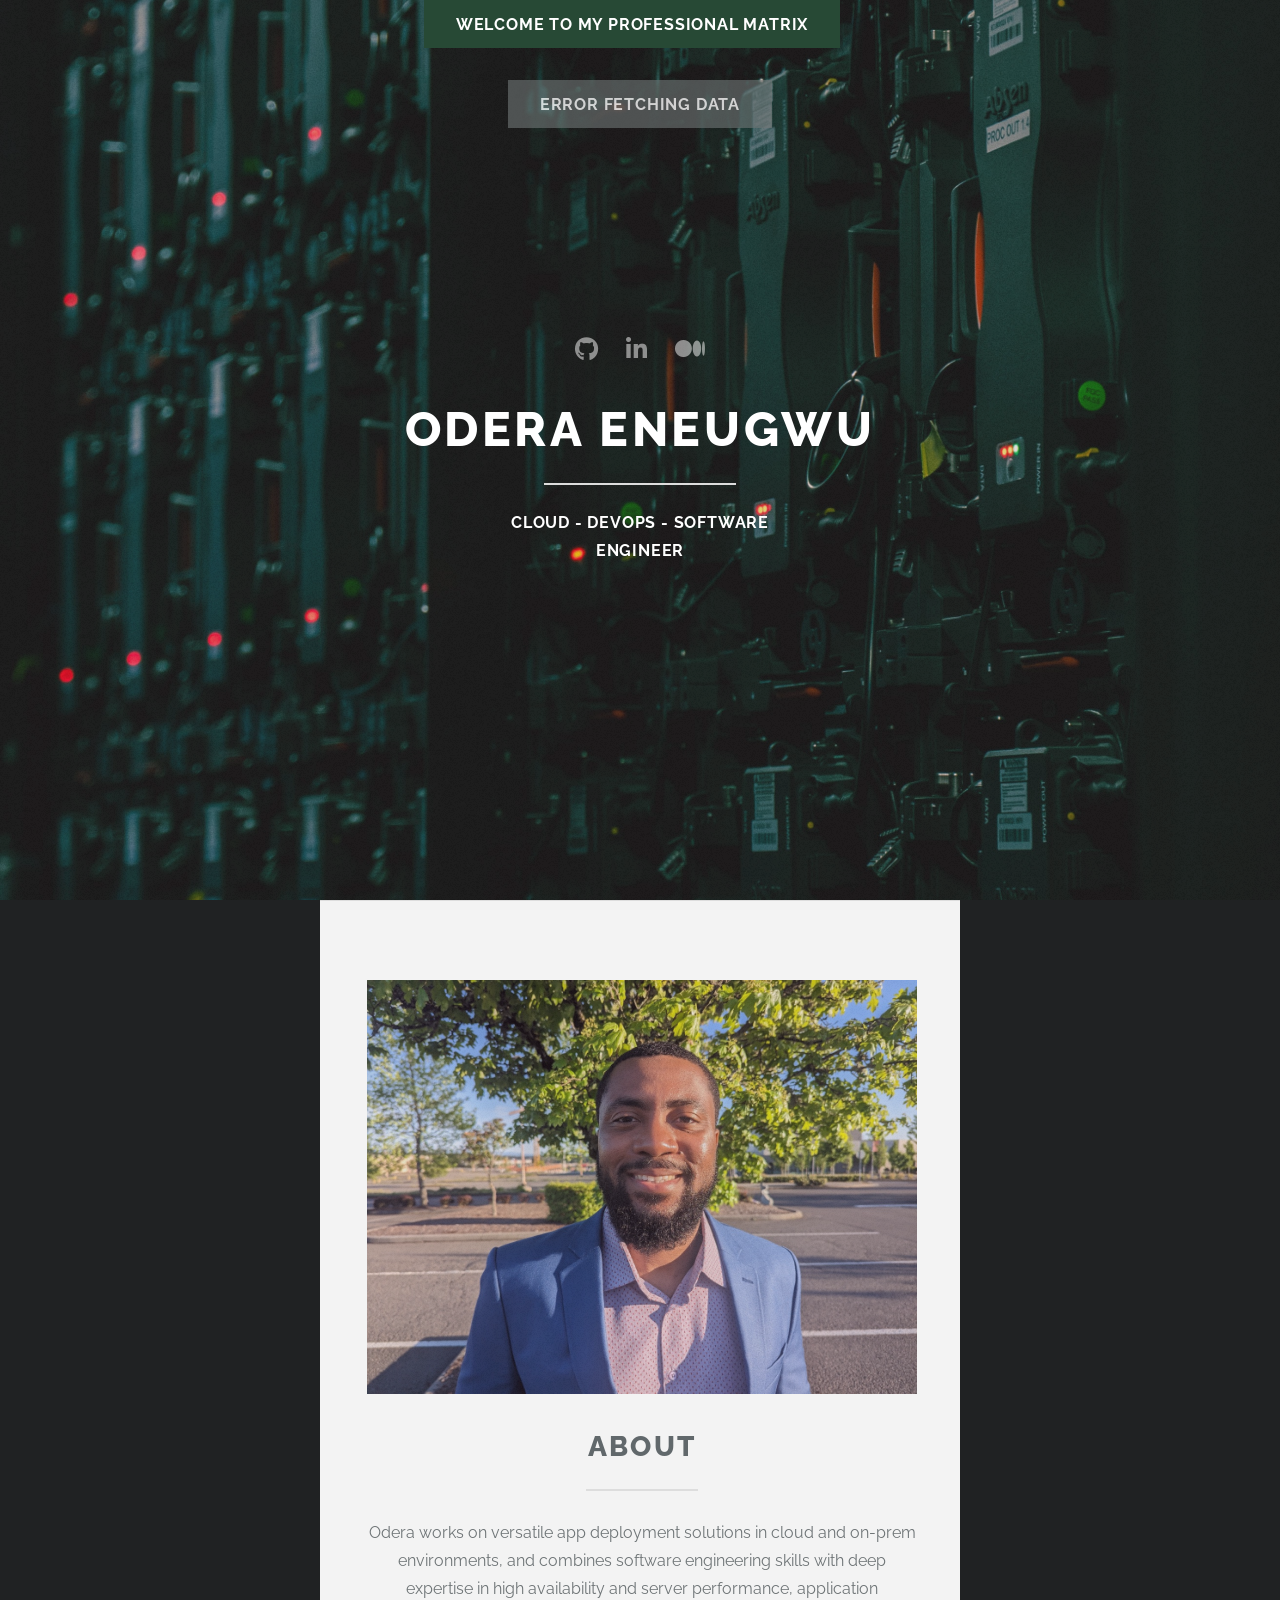
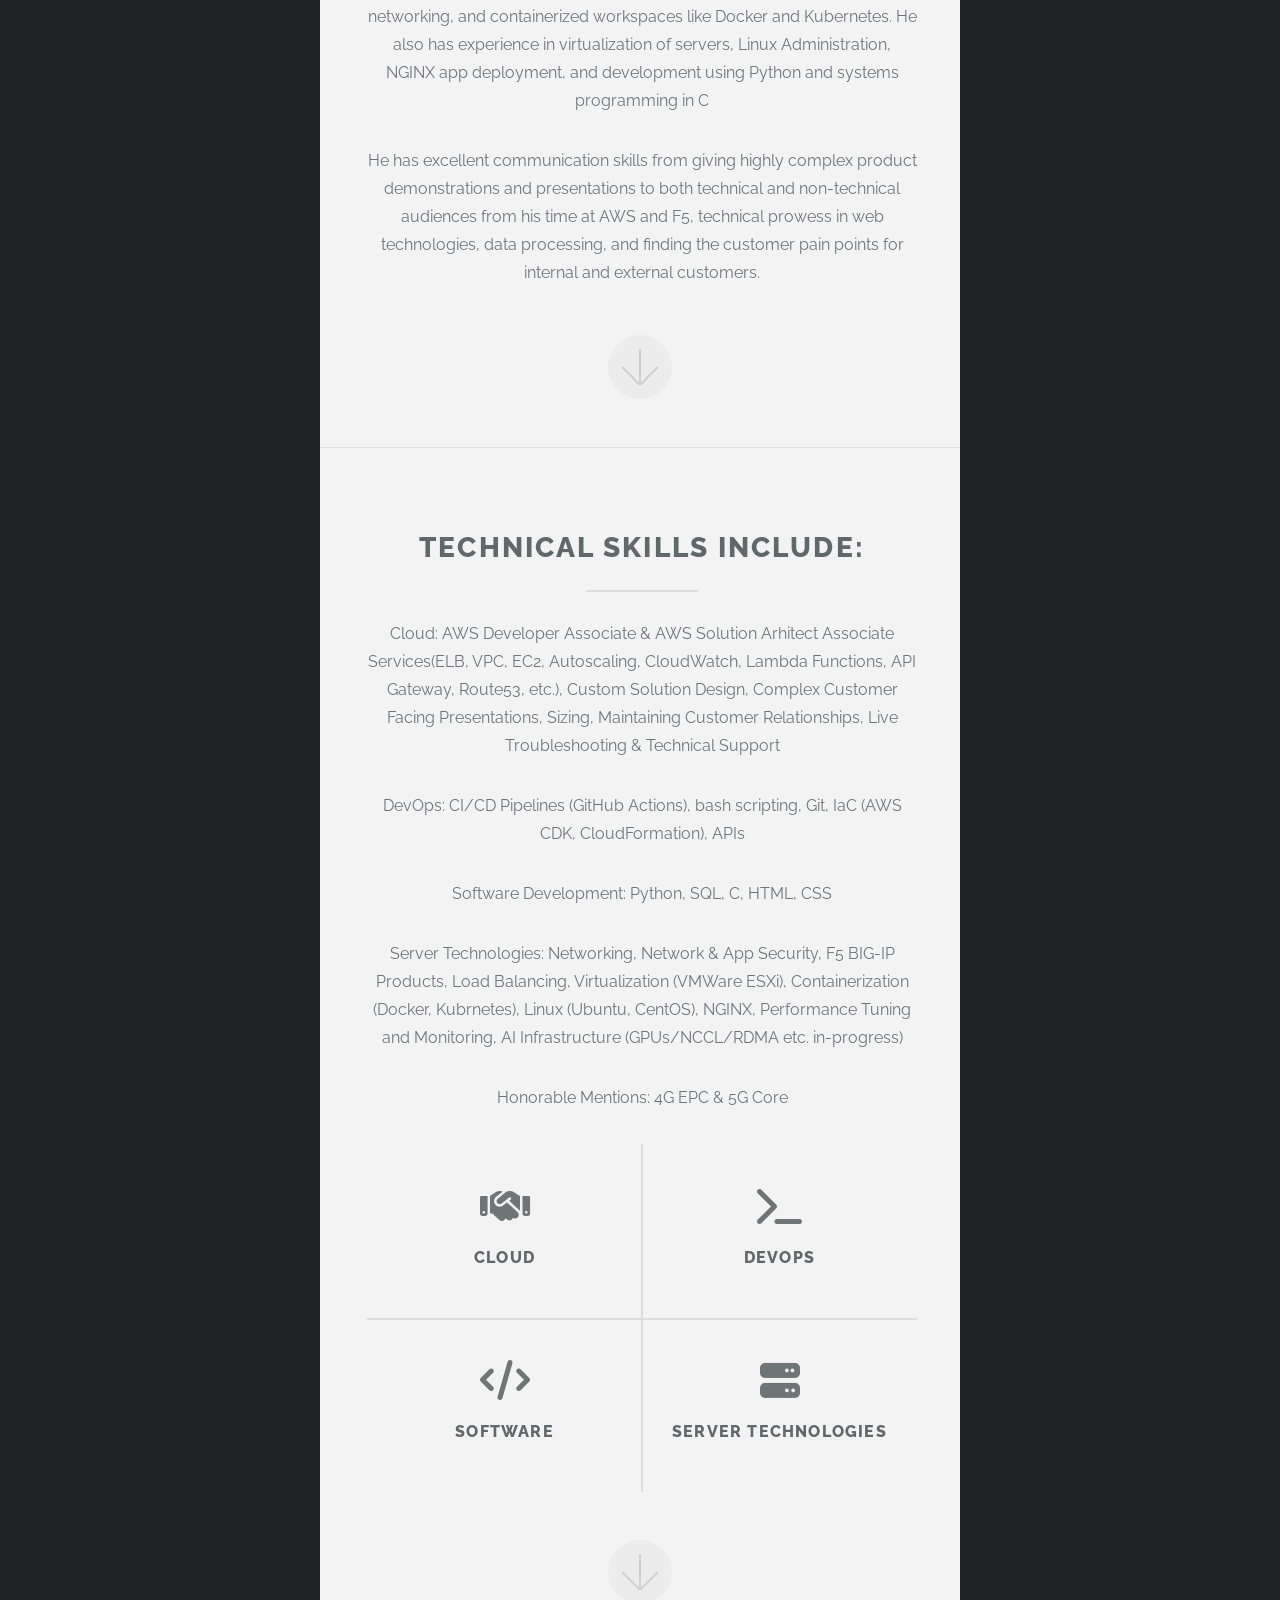
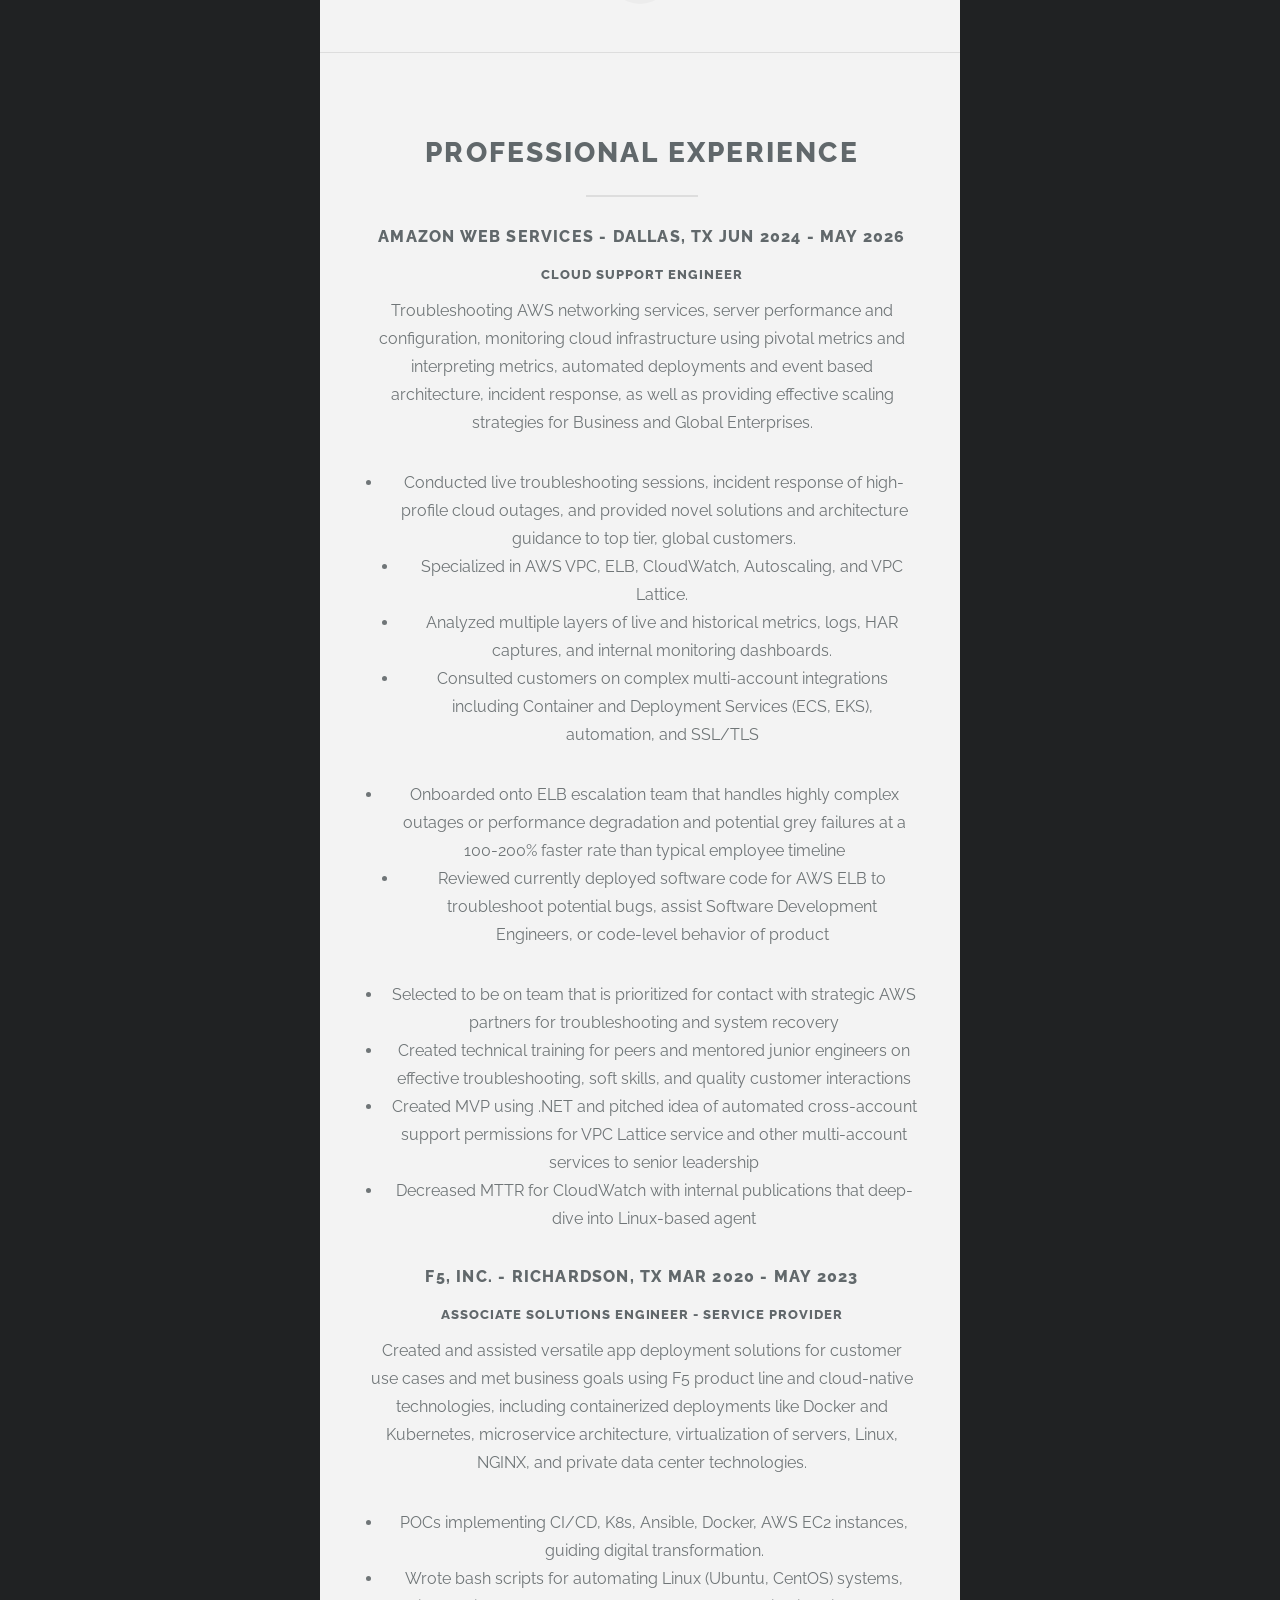
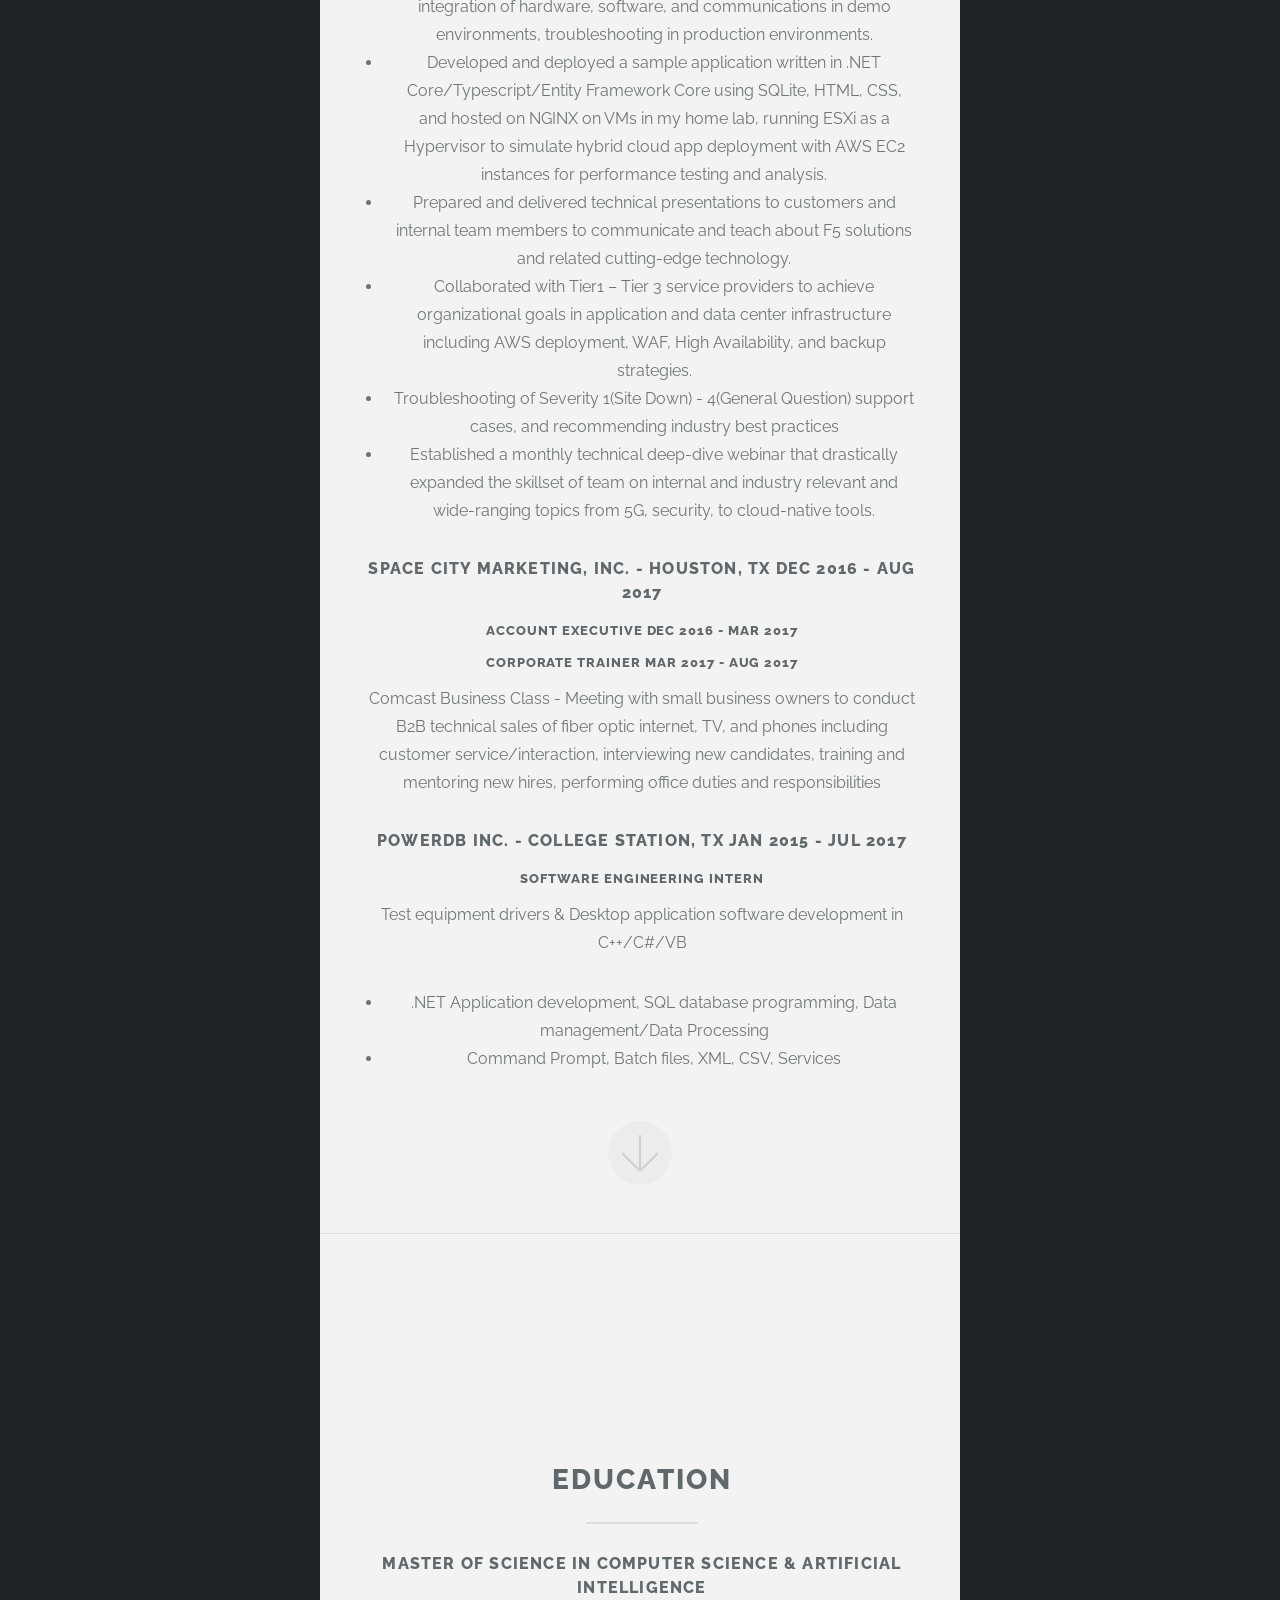
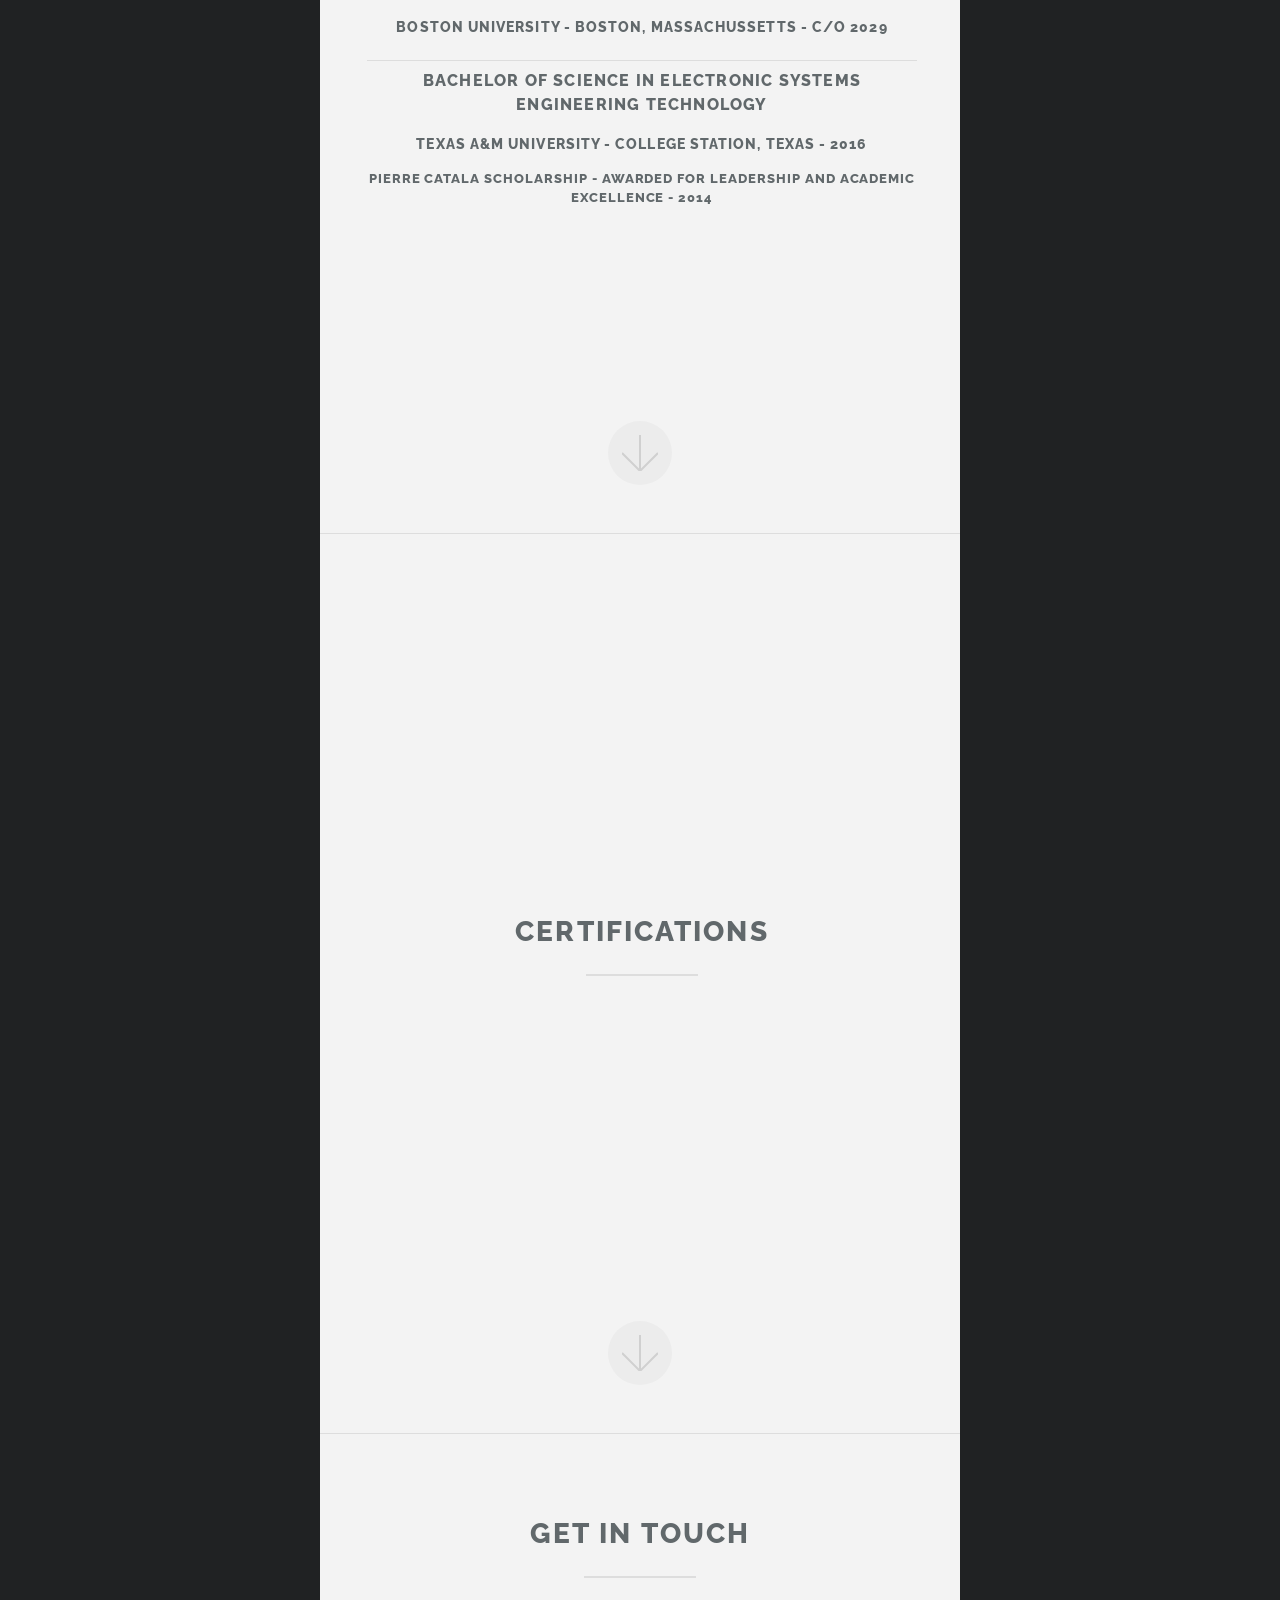
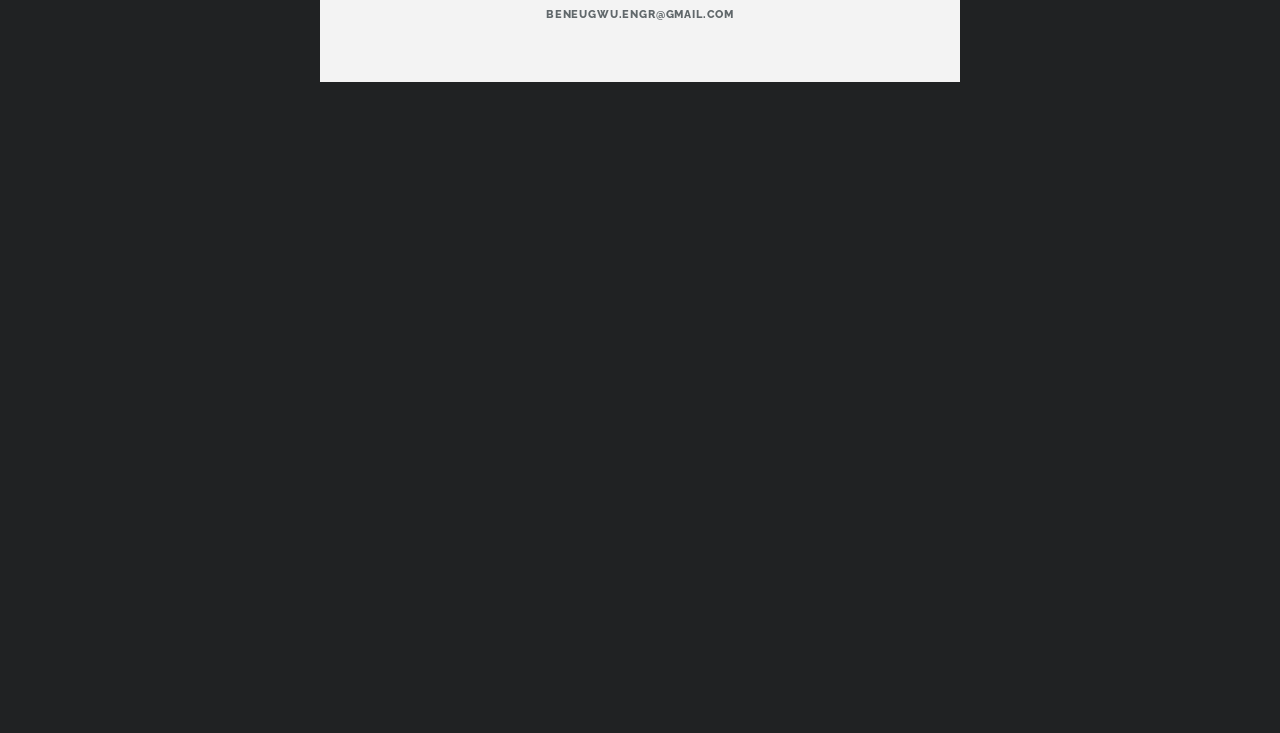
==== commit bdf69787: "Update certifications section and About section" ====
--- a/index.html
+++ b/index.html
@@ -18,7 +18,7 @@
 			<section id="header">
 				<header class="major">
 					<ul class="icons">
-						<li><a href="https://github.com/baex3" class="icon brands fa-github"><span class="label">Github</span></a></li>
+						<li><a href="https://github.com/OderaE" class="icon brands fa-github"><span class="label">Github</span></a></li>
 						<li><a href="https://www.linkedin.com/in/oeneugwu/" class="icon brands fa-linkedin-in"><span class="label">Linked-In</span></a></li>
 						<li><a href="https://medium.com/p/82256f020033" class="icon brands fa-medium"><span class="label">Medium</span></a></li>
 						</ul>
@@ -47,7 +47,7 @@
 					<div class="content">
 						<header class="major">
 							<span class="image fit"><img src="./images/me.jpg" alt="My professional photo"></span>
-							<h2>About Me</h2>
+							<h2>About</h2>
 						</header>
 						<p>Odera works on versatile app deployment solutions in cloud and on-prem environments, and combines software engineering skills with deep expertise in high availability and server performance, application networking, and containerized workspaces like Docker and Kubernetes. He also has experience in virtualization of servers, Linux Administration, NGINX app deployment, and development using Python and systems programming in C</p>
 						<p>He has excellent communication skills from giving highly complex product demonstrations and presentations to both technical and non-technical audiences from his time at AWS and F5, technical prowess in web technologies, data processing, and finding the customer pain points for internal and external customers.</p>
@@ -185,8 +185,8 @@
 					<ul class="alt">
 						<div data-iframe-width="150" data-iframe-height="270" data-share-badge-id="03fa95ea-cc46-4694-819f-c3d934bd5aa0" data-share-badge-host="https://www.credly.com"></div><script type="text/javascript" async src="//cdn.credly.com/assets/utilities/embed.js"></script>
 						<div data-iframe-width="150" data-iframe-height="270" data-share-badge-id="d038bb58-cbc5-4687-bc66-117e7c5b8d7d" data-share-badge-host="https://www.credly.com"></div><script type="text/javascript" async src="//cdn.credly.com/assets/utilities/embed.js"></script>
-						<li>F5 Technical Sales Professional <a href="https://www.credly.com/earner/earned/badge/d1f7ee7b-9961-4f36-80f6-d2cd49a3877d">Verify here</a></li>
-						<li>F5 Technical Sales Modern App Specialist <a href="https://www.credly.com/earner/earned/badge/a506603d-0788-4c95-b8ad-c7d3a30f312b">Verify here</a></li>	
+						<div data-iframe-width="150" data-iframe-height="270" data-share-badge-id="a506603d-0788-4c95-b8ad-c7d3a30f312b" data-share-badge-host="https://www.credly.com"></div><script type="text/javascript" async src="//cdn.credly.com/assets/utilities/embed.js"></script>
+						<div data-iframe-width="150" data-iframe-height="270" data-share-badge-id="d1f7ee7b-9961-4f36-80f6-d2cd49a3877d" data-share-badge-host="https://www.credly.com"></div><script type="text/javascript" async src="//cdn.credly.com/assets/utilities/embed.js"></script>
 					</ul>
 					
 				</div>
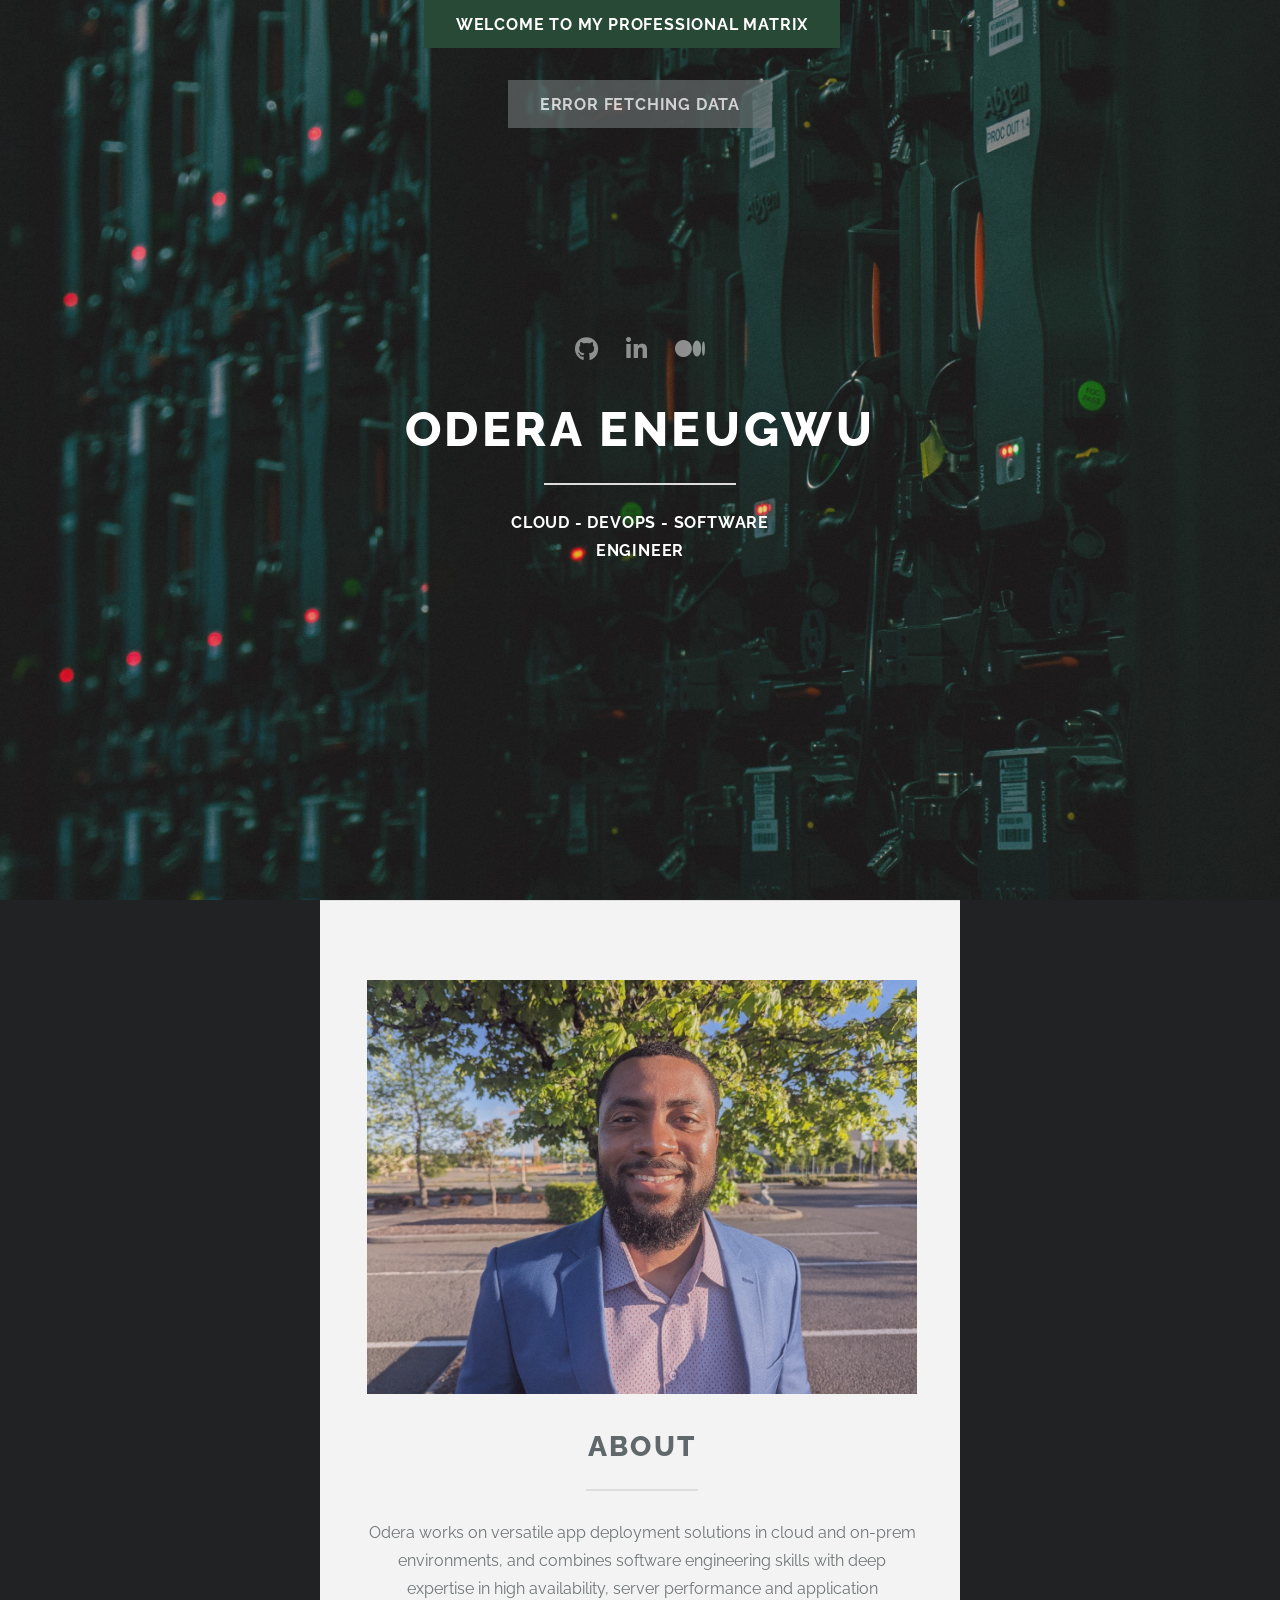
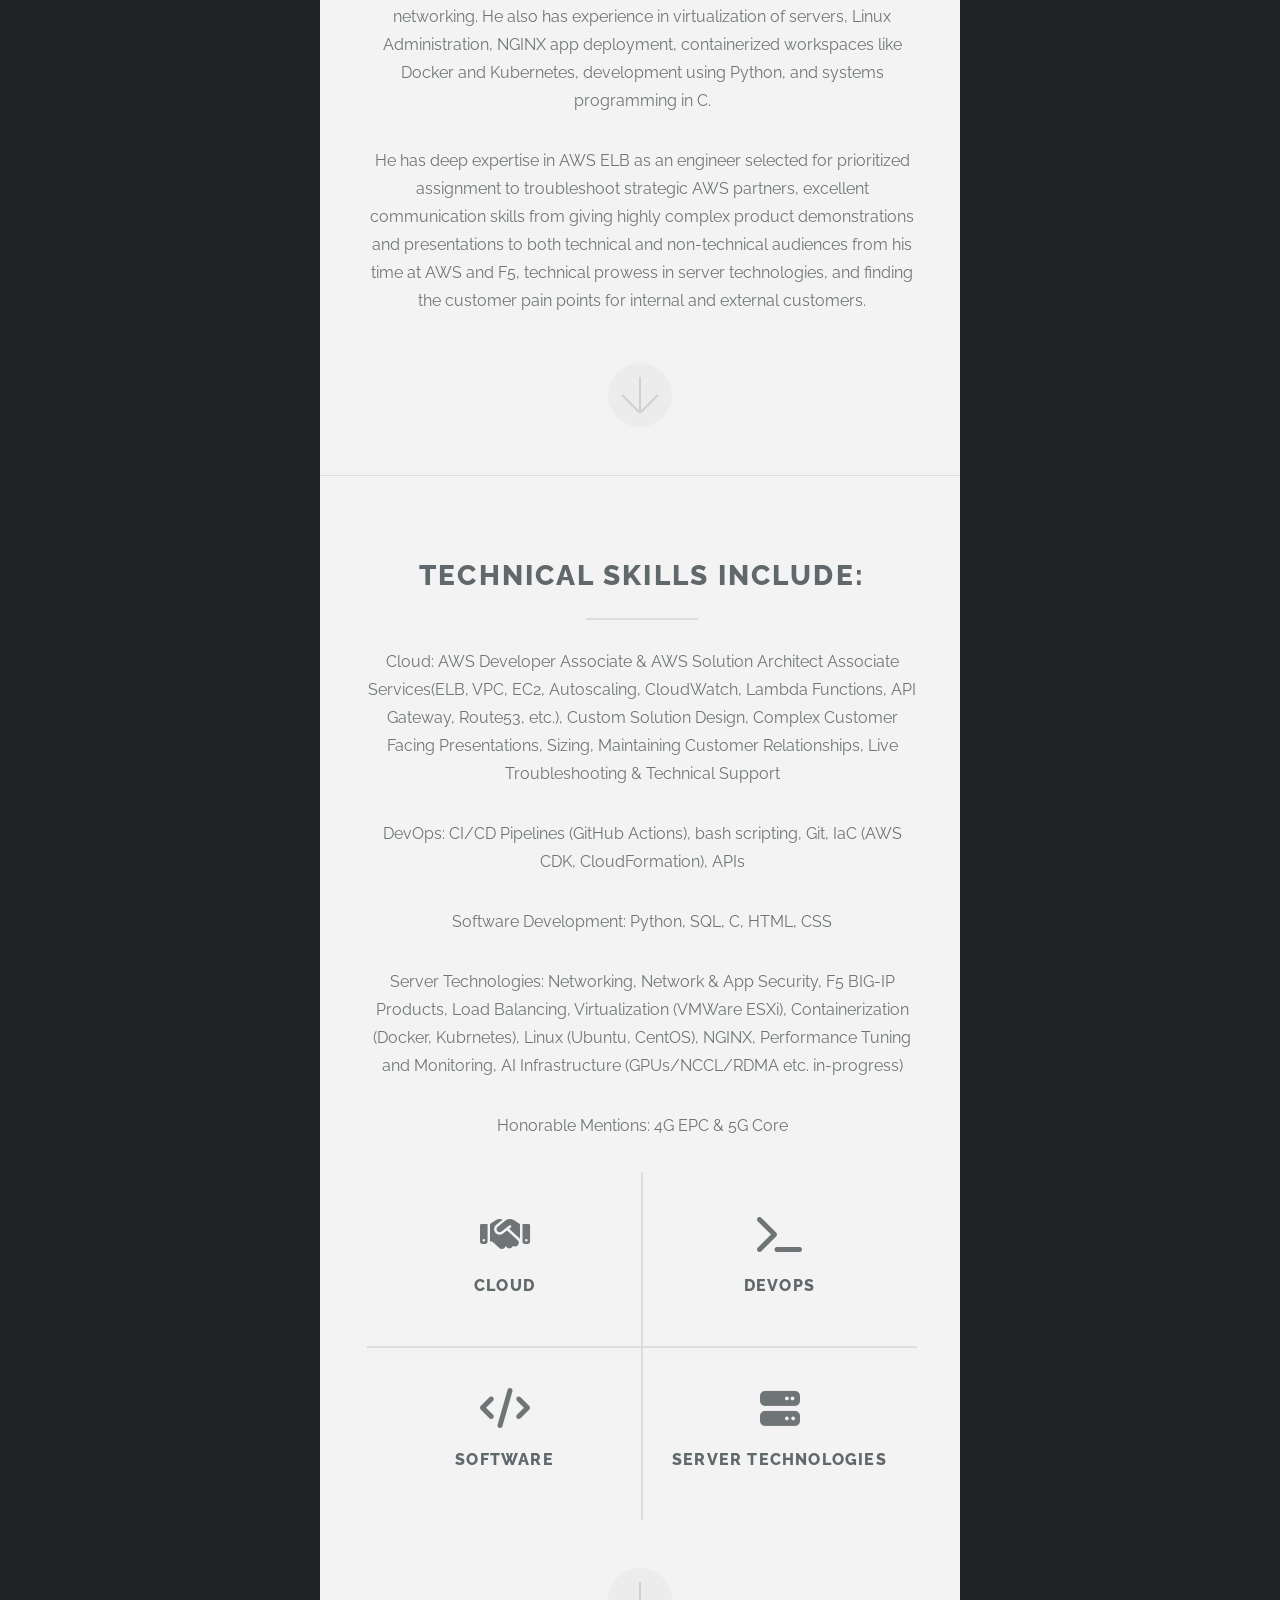
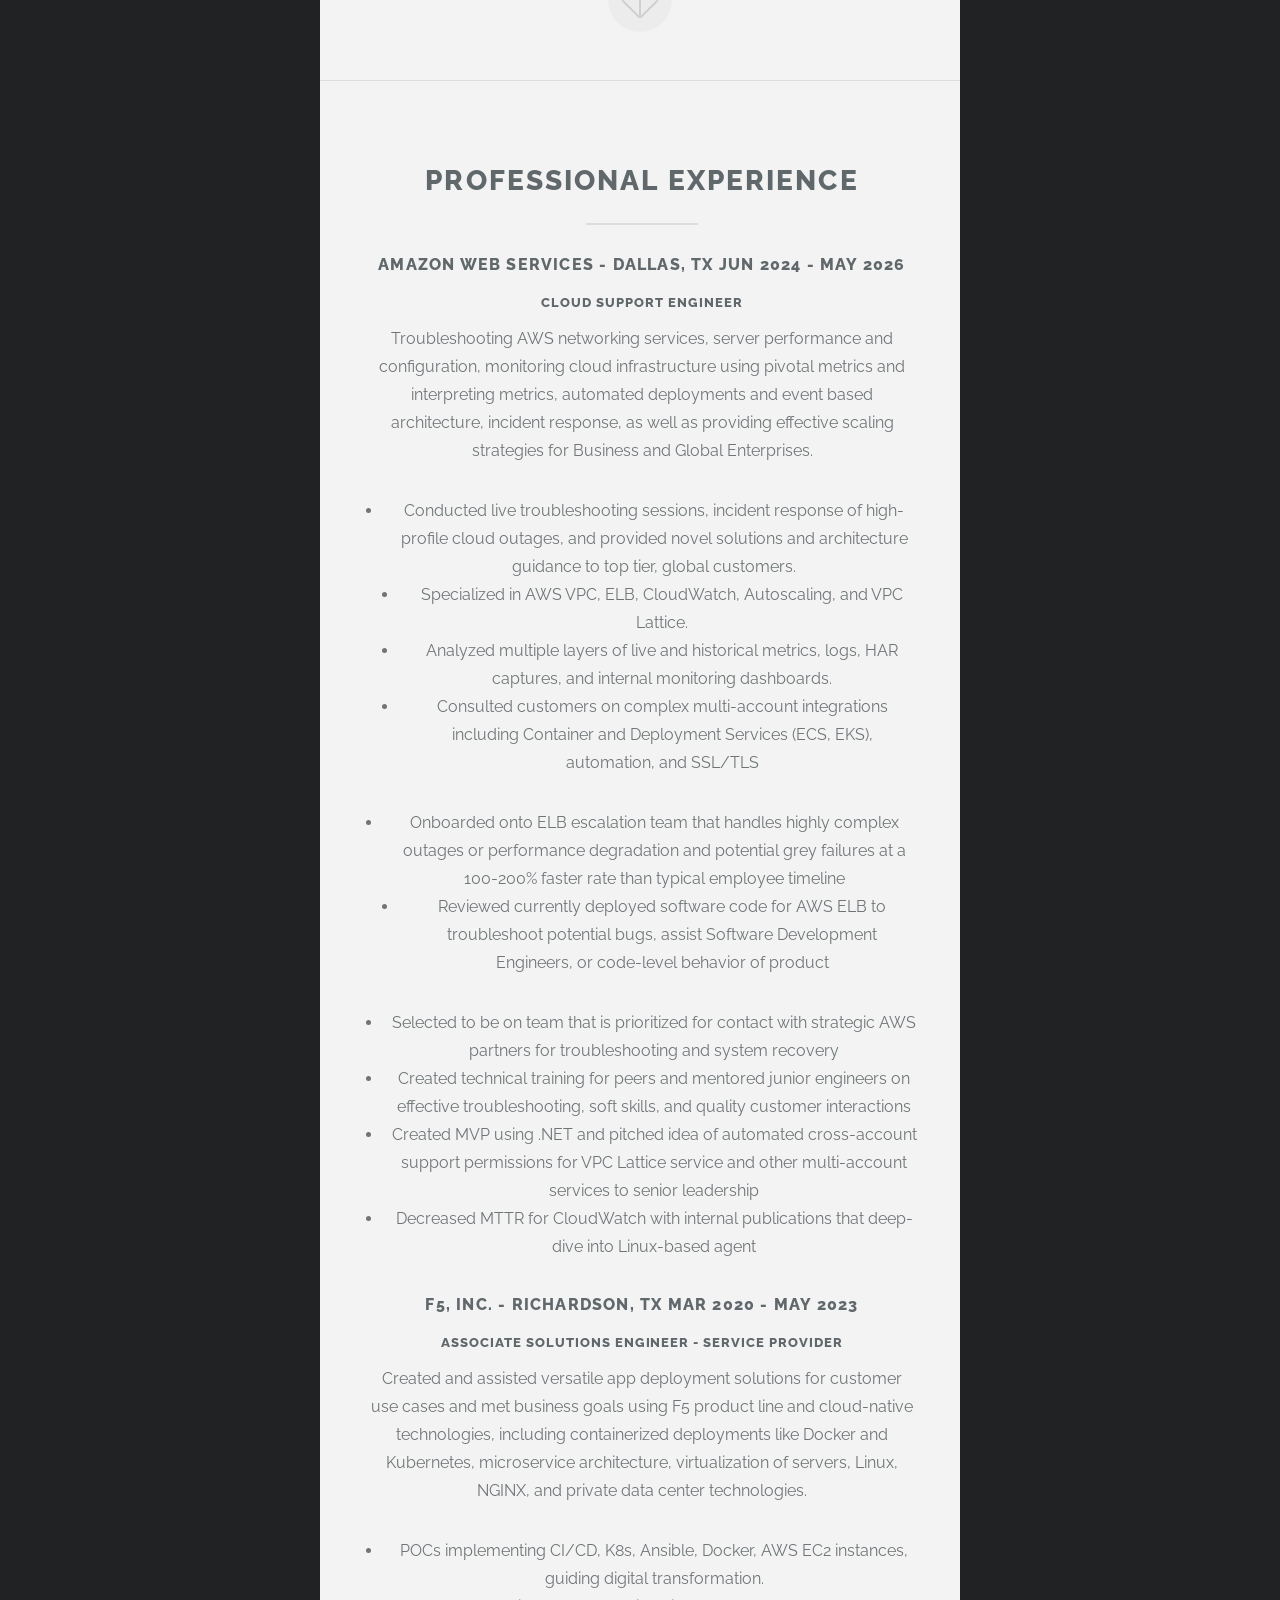
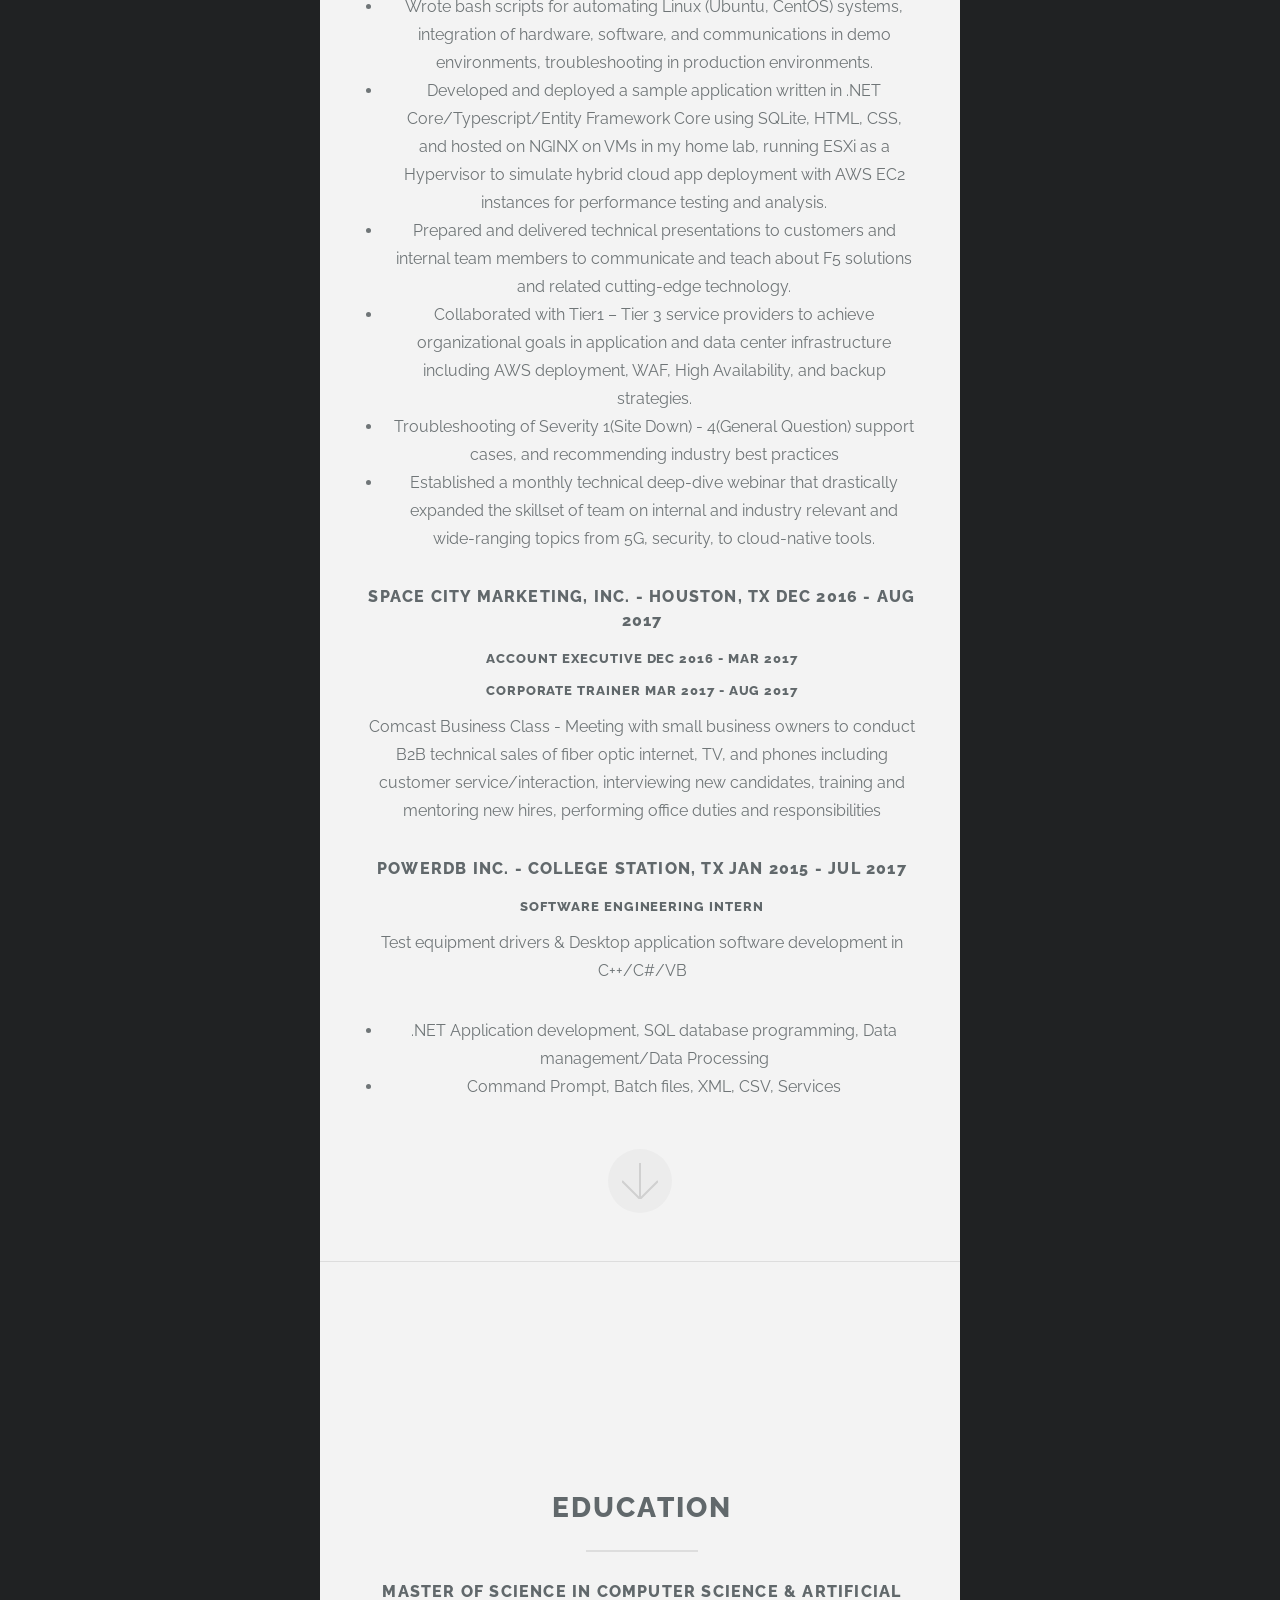
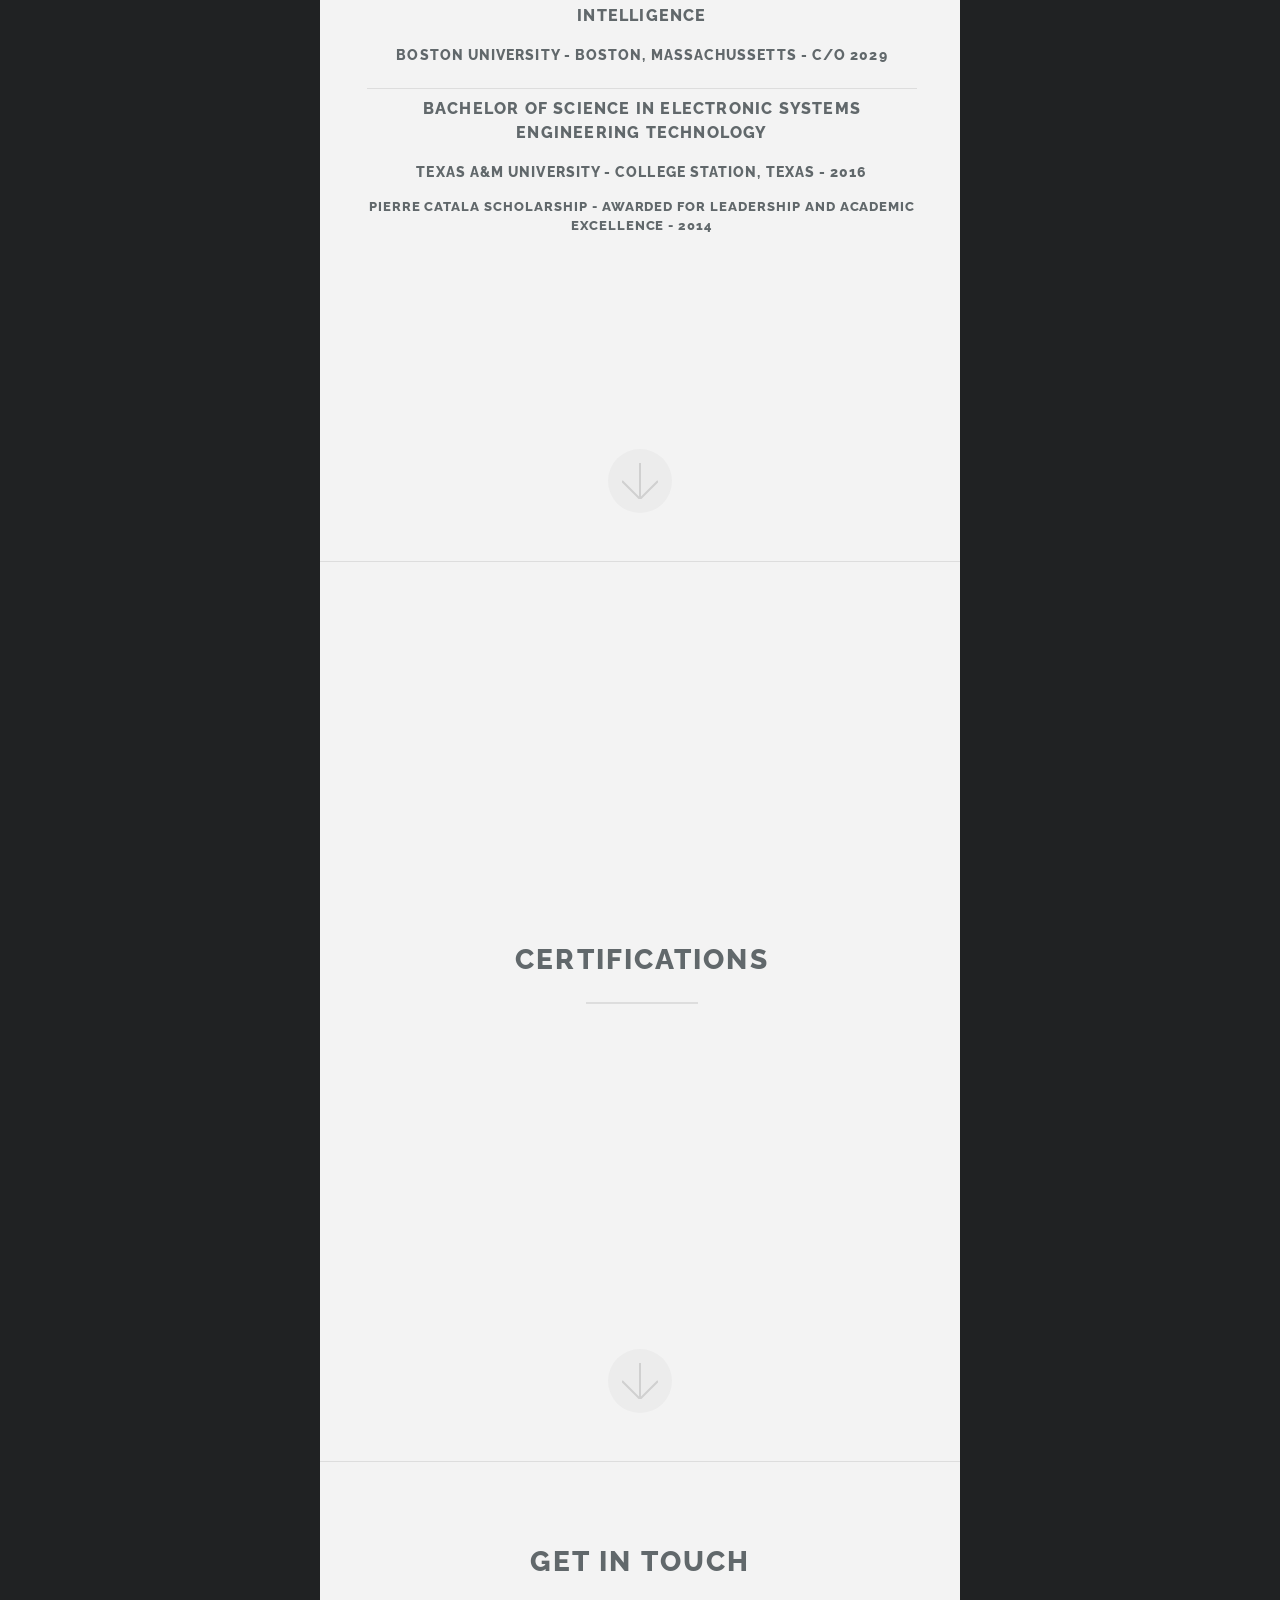
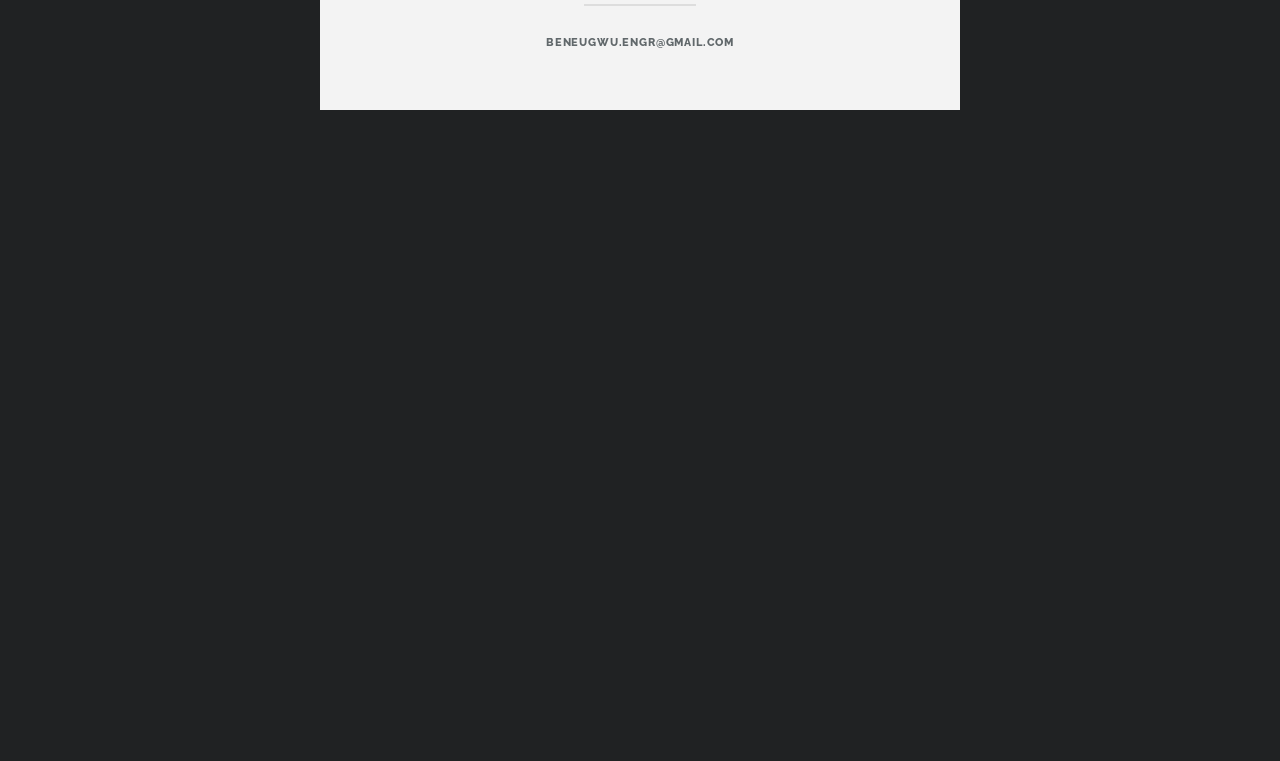
==== commit 7595014b: "Fix typo in Technical Skills section" ====
--- a/index.html
+++ b/index.html
@@ -18,7 +18,7 @@
 			<section id="header">
 				<header class="major">
 					<ul class="icons">
-						<li><a href="https://github.com/OderaE" class="icon brands fa-github"><span class="label">Github</span></a></li>
+						<li><a href="https://github.com/oderae" class="icon brands fa-github"><span class="label">Github</span></a></li>
 						<li><a href="https://www.linkedin.com/in/oeneugwu/" class="icon brands fa-linkedin-in"><span class="label">Linked-In</span></a></li>
 						<li><a href="https://medium.com/p/82256f020033" class="icon brands fa-medium"><span class="label">Medium</span></a></li>
 						</ul>
@@ -49,8 +49,8 @@
 							<span class="image fit"><img src="./images/me.jpg" alt="My professional photo"></span>
 							<h2>About</h2>
 						</header>
-						<p>Odera works on versatile app deployment solutions in cloud and on-prem environments, and combines software engineering skills with deep expertise in high availability and server performance, application networking, and containerized workspaces like Docker and Kubernetes. He also has experience in virtualization of servers, Linux Administration, NGINX app deployment, and development using Python and systems programming in C</p>
-						<p>He has excellent communication skills from giving highly complex product demonstrations and presentations to both technical and non-technical audiences from his time at AWS and F5, technical prowess in web technologies, data processing, and finding the customer pain points for internal and external customers.</p>
+						<p>Odera works on versatile app deployment solutions in cloud and on-prem environments, and combines software engineering skills with deep expertise in high availability, server performance and application networking. He also has experience in virtualization of servers, Linux Administration, NGINX app deployment, containerized workspaces like Docker and Kubernetes, development using Python, and systems programming in C.</p>
+						<p>He has deep expertise in AWS ELB as an engineer selected for prioritized assignment to troubleshoot strategic AWS partners,  excellent communication skills from giving highly complex product demonstrations and presentations to both technical and non-technical audiences from his time at AWS and F5, technical prowess in server technologies, and finding the customer pain points for internal and external customers.</p>
 					</div>
 					<a href="#two" class="goto-next scrolly">Next</a>
 				</div>
@@ -65,7 +65,7 @@
 							<h2>Technical Skills include:</h2>
 	
 						</header>
-						<p>Cloud: AWS Developer Associate & AWS Solution Arhitect Associate Services(ELB, VPC, EC2, Autoscaling, CloudWatch, Lambda Functions, API Gateway, Route53, etc.), Custom Solution Design, Complex Customer Facing Presentations, Sizing, Maintaining Customer Relationships, Live Troubleshooting & Technical Support</p>
+						<p>Cloud: AWS Developer Associate & AWS Solution Architect Associate Services(ELB, VPC, EC2, Autoscaling, CloudWatch, Lambda Functions, API Gateway, Route53, etc.), Custom Solution Design, Complex Customer Facing Presentations, Sizing, Maintaining Customer Relationships, Live Troubleshooting & Technical Support</p>
 						<p>DevOps: CI/CD Pipelines (GitHub Actions), bash scripting, Git, IaC (AWS CDK, CloudFormation), APIs</p>
 						<p>Software Development: Python, SQL, C, HTML, CSS</p>
 						<p>Server Technologies: Networking, Network & App Security, F5 BIG-IP Products, Load Balancing, Virtualization (VMWare ESXi), Containerization (Docker, Kubrnetes), Linux (Ubuntu, CentOS), NGINX, Performance Tuning and Monitoring, AI Infrastructure (GPUs/NCCL/RDMA etc. in-progress)</p>
